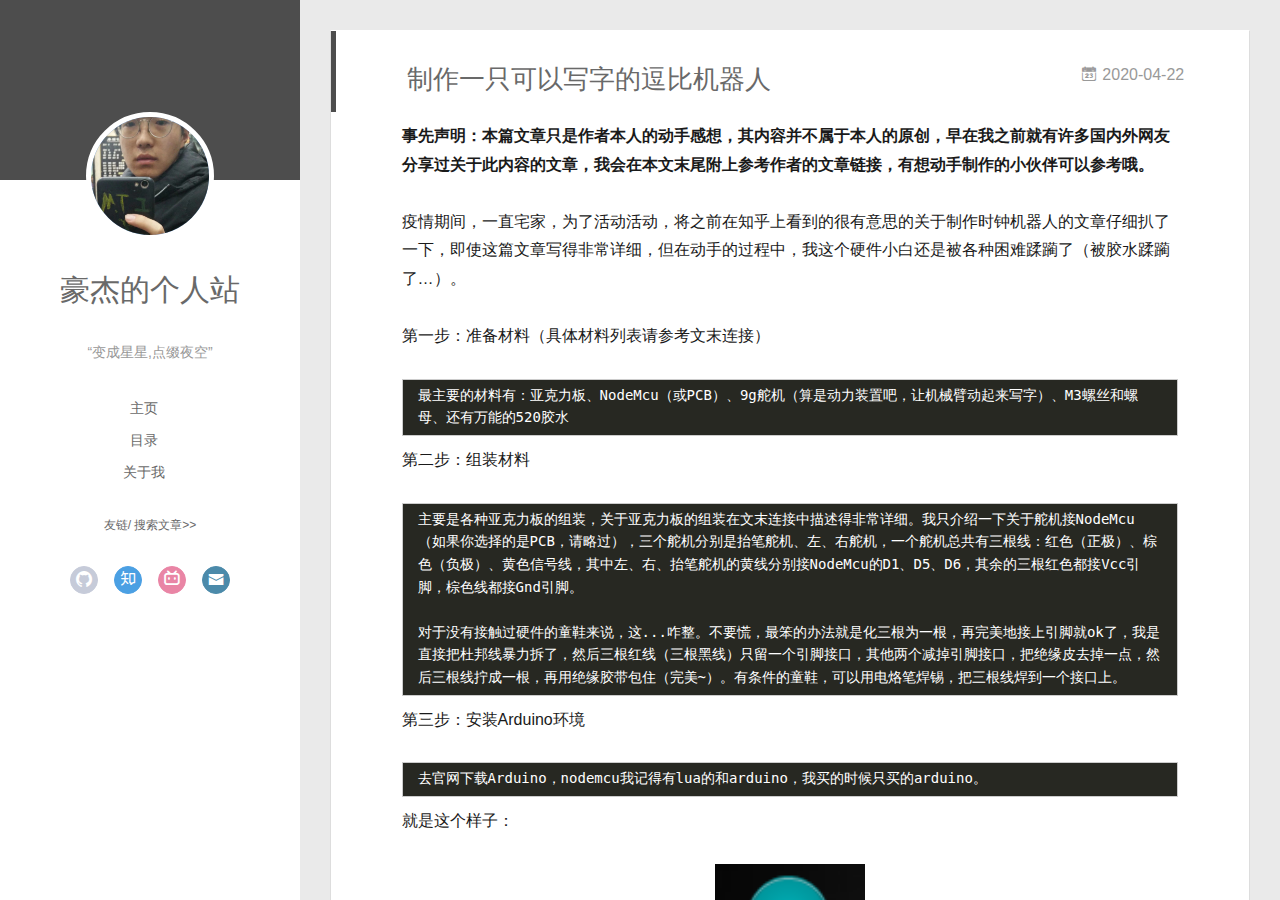
==== index.html @ 3212ceb9 "Site updated: 2020-04-25 12:13:52" ====
<!DOCTYPE html>
<html>
<head>
  <meta charset="utf-8">
  
  <meta name="renderer" content="webkit">
  <meta http-equiv="X-UA-Compatible" content="IE=edge" >
  <link rel="dns-prefetch" href="http://haojee.github.io">
  <title>豪杰的个人站</title>
  <meta name="viewport" content="width=device-width, initial-scale=1, maximum-scale=1">
  <meta name="description" content="不定期分享一些我的想法和成果">
<meta property="og:type" content="website">
<meta property="og:title" content="豪杰的个人站">
<meta property="og:url" content="http://haojee.github.io/index.html">
<meta property="og:site_name" content="豪杰的个人站">
<meta property="og:description" content="不定期分享一些我的想法和成果">
<meta property="og:locale" content="zh_CH">
<meta property="article:author" content="豪杰的个人站">
<meta name="twitter:card" content="summary">
  
    <link rel="alternative" href="/atom.xml" title="豪杰的个人站" type="application/atom+xml">
  
  
    <link rel="icon" href="/favicon.png">
  
  <link rel="stylesheet" type="text/css" href="/./main.0cf68a.css">
  <style type="text/css">
  
    #container.show {
      background: linear-gradient(200deg,#a0cfe4,#e8c37e);
    }
  </style>
  

  

<meta name="generator" content="Hexo 4.2.0"></head>

<body>
  <div id="container" q-class="show:isCtnShow">
    <canvas id="anm-canvas" class="anm-canvas"></canvas>
    <div class="left-col" q-class="show:isShow">
      
<div class="overlay" style="background: #4d4d4d"></div>
<div class="intrude-less">
	<header id="header" class="inner">
		<a href="" class="profilepic">
			<img src="/assets/img/avatar.jpg" class="js-avatar">
		</a>
		<hgroup>
		  <h1 class="header-author"><a href="">豪杰的个人站</a></h1>
		</hgroup>
		
		<p class="header-subtitle">“变成星星,点缀夜空”</p>
		

		<nav class="header-menu">
			<ul>
			
				<li><a href="/">主页</a></li>
	        
				<li><a href="/archives">目录</a></li>
	        
				<li><a href="/about">关于我</a></li>
	        
			</ul>
		</nav>
		<nav class="header-smart-menu">
    		
    			
            
    			
    			<a q-on="click: openSlider(e, 'friends')" href="javascript:void(0)">友链</a>
    			
            
    			
    			<a q-on="click: openSlider(e, 'innerArchive')" href="javascript:void(0)">搜索文章&gt;&gt;</a>
    			
            
		</nav>
		<nav class="header-nav">
			<div class="social">
				
					<a class="github" target="_blank" href="https://github.com/HaoJee" title="github"><i class="icon-github"></i></a>
		        
					<a class="zhihu" target="_blank" href="https://www.zhihu.com/people/ji-hao-jie-22" title="zhihu"><i class="icon-zhihu"></i></a>
		        
					<a class="bilibili" target="_blank" href="https://space.bilibili.com/341173732" title="bilibili"><i class="icon-bilibili"></i></a>
		        
					<a class="mail" target="_blank" href="mailto:1016988751@qq.com" title="mail"><i class="icon-mail"></i></a>
		        
			</div>
		</nav>
	</header>		
</div>

    </div>
    <div class="mid-col" q-class="show:isShow,hide:isShow|isFalse">
      
<nav id="mobile-nav">
  	<div class="overlay js-overlay" style="background: #4d4d4d"></div>
	<div class="btnctn js-mobile-btnctn">
  		<div class="slider-trigger list" q-on="click: openSlider(e)"><i class="icon icon-sort"></i></div>
	</div>
	<div class="intrude-less">
		<header id="header" class="inner">
			<div class="profilepic">
				<img src="/assets/img/avatar.jpg" class="js-avatar">
			</div>
			<hgroup>
			  <h1 class="header-author js-header-author">豪杰的个人站</h1>
			</hgroup>
			
			<p class="header-subtitle"><i class="icon icon-quo-left"></i>“变成星星,点缀夜空”<i class="icon icon-quo-right"></i></p>
			
			
			
				
			
				
			
				
			
			
			
			<nav class="header-nav">
				<div class="social">
					
						<a class="github" target="_blank" href="https://github.com/HaoJee" title="github"><i class="icon-github"></i></a>
			        
						<a class="zhihu" target="_blank" href="https://www.zhihu.com/people/ji-hao-jie-22" title="zhihu"><i class="icon-zhihu"></i></a>
			        
						<a class="bilibili" target="_blank" href="https://space.bilibili.com/341173732" title="bilibili"><i class="icon-bilibili"></i></a>
			        
						<a class="mail" target="_blank" href="mailto:1016988751@qq.com" title="mail"><i class="icon-mail"></i></a>
			        
				</div>
			</nav>

			<nav class="header-menu js-header-menu">
				<ul style="width: 70%">
				
				
					<li style="width: 33.333333333333336%"><a href="/">主页</a></li>
		        
					<li style="width: 33.333333333333336%"><a href="/archives">目录</a></li>
		        
					<li style="width: 33.333333333333336%"><a href="/about">关于我</a></li>
		        
				</ul>
			</nav>
		</header>				
	</div>
	<div class="mobile-mask" style="display:none" q-show="isShow"></div>
</nav>

      <div id="wrapper" class="body-wrap">
        <div class="menu-l">
          <div class="canvas-wrap">
            <canvas data-colors="#eaeaea" data-sectionHeight="100" data-contentId="js-content" id="myCanvas1" class="anm-canvas"></canvas>
          </div>
          <div id="js-content" class="content-ll">
            
  
    <article id="post-制作一只可以写字的逗比机器人" class="article article-type-post  article-index" itemscope itemprop="blogPost">
  <div class="article-inner">
    
      <header class="article-header">
        
  
    <h1 itemprop="name">
      <a class="article-title" href="/42.html">制作一只可以写字的逗比机器人</a>
    </h1>
  

        
        <a href="/42.html" class="archive-article-date">
  	<time datetime="2020-04-22T10:35:22.000Z" itemprop="datePublished"><i class="icon-calendar icon"></i>2020-04-22</time>
</a>
        
      </header>
    
    <div class="article-entry" itemprop="articleBody">
      
        <p><strong>事先声明：本篇文章只是作者本人的动手感想，其内容并不属于本人的原创，早在我之前就有许多国内外网友分享过关于此内容的文章，我会在本文末尾附上参考作者的文章链接，有想动手制作的小伙伴可以参考哦。</strong></p>
<p>疫情期间，一直宅家，为了活动活动，将之前在知乎上看到的很有意思的关于制作时钟机器人的文章仔细扒了一下，即使这篇文章写得非常详细，但在动手的过程中，我这个硬件小白还是被各种困难蹂躏了（被胶水蹂躏了…）。</p>
<p>第一步：准备材料（具体材料列表请参考文末连接）</p>
<pre><code>最主要的材料有：亚克力板、NodeMcu（或PCB）、9g舵机（算是动力装置吧，让机械臂动起来写字）、M3螺丝和螺母、还有万能的520胶水</code></pre><p>第二步：组装材料</p>
<pre><code>主要是各种亚克力板的组装，关于亚克力板的组装在文末连接中描述得非常详细。我只介绍一下关于舵机接NodeMcu（如果你选择的是PCB，请略过），三个舵机分别是抬笔舵机、左、右舵机，一个舵机总共有三根线：红色（正极）、棕色（负极）、黄色信号线，其中左、右、抬笔舵机的黄线分别接NodeMcu的D1、D5、D6，其余的三根红色都接Vcc引脚，棕色线都接Gnd引脚。

对于没有接触过硬件的童鞋来说，这...咋整。不要慌，最笨的办法就是化三根为一根，再完美地接上引脚就ok了，我是直接把杜邦线暴力拆了，然后三根红线（三根黑线）只留一个引脚接口，其他两个减掉引脚接口，把绝缘皮去掉一点，然后三根线拧成一根，再用绝缘胶带包住（完美~）。有条件的童鞋，可以用电烙笔焊锡，把三根线焊到一个接口上。</code></pre><p>第三步：安装Arduino环境</p>
<pre><code>去官网下载Arduino，nodemcu我记得有lua的和arduino，我买的时候只买的arduino。</code></pre><p>就是这个样子：</p>
<div align="center"><img width="150" height="150" src="/42/arduino.png"></div>
            需要注意的就是，在Arduino安装好之后，还要安装NodeMcu的板卡包，网快的童鞋直接在开发板管理其中搜索esp8266安装，网慢的童鞋需要手动下载三个压缩包（参考文末链接）

<p>第四步：<br>                    链接开发板，上传程序</p>
<p>第五步：<br>                    上传成功后，左右舵机开始循环摆动，当他们摆动到右侧时，让开发板断电，然后调整左右舵机的角度呈L型，调整抬笔舵机的角度为45度，然后固定机械臂。</p>
<p>第六步：<br>                    将代码中的control.Calibrate()注释掉，重新上传代码到开发板，此时机械臂就开始正常工作了，获取到时间或天气，挥动机器臂画出来。</p>
<p>附上一段视频，请忽略它傻傻的样子~~</p>
<iframe class="bilibili" src="//player.bilibili.com/player.html?aid=200463768&bvid=BV1Vz411z7V2&cid=182673413&page=1" scrolling="no" border="0" frameborder="no" framespacing="0" allowfullscreen="true"> </iframe>
      

      
    </div>
    <div class="article-info article-info-index">
      
      
	<div class="article-tag tagcloud">
		<i class="icon-price-tags icon"></i>
		<ul class="article-tag-list">
			 
        		<li class="article-tag-list-item">
        			<a href="javascript:void(0)" class="js-tag article-tag-list-link color3">Arduino</a>
        		</li>
      		 
        		<li class="article-tag-list-item">
        			<a href="javascript:void(0)" class="js-tag article-tag-list-link color3">项目</a>
        		</li>
      		
		</ul>
	</div>

      
	<div class="article-category tagcloud">
		<i class="icon-book icon"></i>
		<ul class="article-tag-list">
			 
        		<li class="article-tag-list-item">
        			<a href="/categories/兴趣//" class="article-tag-list-link color3">兴趣</a>
        		</li>
      		
		</ul>
	</div>


      
        <p class="article-more-link">
          <a class="article-more-a" href="/42.html">展开全文 >></a>
        </p>
      

      
      <div class="clearfix"></div>
    </div>
  </div>
</article>

<aside class="wrap-side-operation">
    <div class="mod-side-operation">
        
        <div class="jump-container" id="js-jump-container" style="display:none;">
            <a href="javascript:void(0)" class="mod-side-operation__jump-to-top">
                <i class="icon-font icon-back"></i>
            </a>
            <div id="js-jump-plan-container" class="jump-plan-container" style="top: -11px;">
                <i class="icon-font icon-plane jump-plane"></i>
            </div>
        </div>
        
        
    </div>
</aside>




  
  


          </div>
        </div>
      </div>
      <footer id="footer">
  <div class="outer">
    <div id="footer-info">
    	<div class="footer-left">
    		&copy; 2020 豪杰的个人站
    	</div>
      	<div class="footer-right">
			“你若盛开，Hinata就会来了”
      		<!--<a href="http://hexo.io/" target="_blank">Hexo</a>  Theme <a href="https://github.com/litten/hexo-theme-yilia" target="_blank">Yilia</a> by Litten
			-->
		</div>
    </div>
  </div>
</footer>
    </div>
    <script>
	var yiliaConfig = {
		mathjax: false,
		isHome: true,
		isPost: false,
		isArchive: false,
		isTag: false,
		isCategory: false,
		open_in_new: false,
		toc_hide_index: true,
		root: "/",
		innerArchive: true,
		showTags: false
	}
</script>

<script>!function(t){function n(e){if(r[e])return r[e].exports;var i=r[e]={exports:{},id:e,loaded:!1};return t[e].call(i.exports,i,i.exports,n),i.loaded=!0,i.exports}var r={};n.m=t,n.c=r,n.p="./",n(0)}([function(t,n,r){r(195),t.exports=r(191)},function(t,n,r){var e=r(3),i=r(52),o=r(27),u=r(28),c=r(53),f="prototype",a=function(t,n,r){var s,l,h,v,p=t&a.F,d=t&a.G,y=t&a.S,g=t&a.P,b=t&a.B,m=d?e:y?e[n]||(e[n]={}):(e[n]||{})[f],x=d?i:i[n]||(i[n]={}),w=x[f]||(x[f]={});d&&(r=n);for(s in r)l=!p&&m&&void 0!==m[s],h=(l?m:r)[s],v=b&&l?c(h,e):g&&"function"==typeof h?c(Function.call,h):h,m&&u(m,s,h,t&a.U),x[s]!=h&&o(x,s,v),g&&w[s]!=h&&(w[s]=h)};e.core=i,a.F=1,a.G=2,a.S=4,a.P=8,a.B=16,a.W=32,a.U=64,a.R=128,t.exports=a},function(t,n,r){var e=r(6);t.exports=function(t){if(!e(t))throw TypeError(t+" is not an object!");return t}},function(t,n){var r=t.exports="undefined"!=typeof window&&window.Math==Math?window:"undefined"!=typeof self&&self.Math==Math?self:Function("return this")();"number"==typeof __g&&(__g=r)},function(t,n){t.exports=function(t){try{return!!t()}catch(t){return!0}}},function(t,n){var r=t.exports="undefined"!=typeof window&&window.Math==Math?window:"undefined"!=typeof self&&self.Math==Math?self:Function("return this")();"number"==typeof __g&&(__g=r)},function(t,n){t.exports=function(t){return"object"==typeof t?null!==t:"function"==typeof t}},function(t,n,r){var e=r(126)("wks"),i=r(76),o=r(3).Symbol,u="function"==typeof o;(t.exports=function(t){return e[t]||(e[t]=u&&o[t]||(u?o:i)("Symbol."+t))}).store=e},function(t,n){var r={}.hasOwnProperty;t.exports=function(t,n){return r.call(t,n)}},function(t,n,r){var e=r(94),i=r(33);t.exports=function(t){return e(i(t))}},function(t,n,r){t.exports=!r(4)(function(){return 7!=Object.defineProperty({},"a",{get:function(){return 7}}).a})},function(t,n,r){var e=r(2),i=r(167),o=r(50),u=Object.defineProperty;n.f=r(10)?Object.defineProperty:function(t,n,r){if(e(t),n=o(n,!0),e(r),i)try{return u(t,n,r)}catch(t){}if("get"in r||"set"in r)throw TypeError("Accessors not supported!");return"value"in r&&(t[n]=r.value),t}},function(t,n,r){t.exports=!r(18)(function(){return 7!=Object.defineProperty({},"a",{get:function(){return 7}}).a})},function(t,n,r){var e=r(14),i=r(22);t.exports=r(12)?function(t,n,r){return e.f(t,n,i(1,r))}:function(t,n,r){return t[n]=r,t}},function(t,n,r){var e=r(20),i=r(58),o=r(42),u=Object.defineProperty;n.f=r(12)?Object.defineProperty:function(t,n,r){if(e(t),n=o(n,!0),e(r),i)try{return u(t,n,r)}catch(t){}if("get"in r||"set"in r)throw TypeError("Accessors not supported!");return"value"in r&&(t[n]=r.value),t}},function(t,n,r){var e=r(40)("wks"),i=r(23),o=r(5).Symbol,u="function"==typeof o;(t.exports=function(t){return e[t]||(e[t]=u&&o[t]||(u?o:i)("Symbol."+t))}).store=e},function(t,n,r){var e=r(67),i=Math.min;t.exports=function(t){return t>0?i(e(t),9007199254740991):0}},function(t,n,r){var e=r(46);t.exports=function(t){return Object(e(t))}},function(t,n){t.exports=function(t){try{return!!t()}catch(t){return!0}}},function(t,n,r){var e=r(63),i=r(34);t.exports=Object.keys||function(t){return e(t,i)}},function(t,n,r){var e=r(21);t.exports=function(t){if(!e(t))throw TypeError(t+" is not an object!");return t}},function(t,n){t.exports=function(t){return"object"==typeof t?null!==t:"function"==typeof t}},function(t,n){t.exports=function(t,n){return{enumerable:!(1&t),configurable:!(2&t),writable:!(4&t),value:n}}},function(t,n){var r=0,e=Math.random();t.exports=function(t){return"Symbol(".concat(void 0===t?"":t,")_",(++r+e).toString(36))}},function(t,n){var r={}.hasOwnProperty;t.exports=function(t,n){return r.call(t,n)}},function(t,n){var r=t.exports={version:"2.4.0"};"number"==typeof __e&&(__e=r)},function(t,n){t.exports=function(t){if("function"!=typeof t)throw TypeError(t+" is not a function!");return t}},function(t,n,r){var e=r(11),i=r(66);t.exports=r(10)?function(t,n,r){return e.f(t,n,i(1,r))}:function(t,n,r){return t[n]=r,t}},function(t,n,r){var e=r(3),i=r(27),o=r(24),u=r(76)("src"),c="toString",f=Function[c],a=(""+f).split(c);r(52).inspectSource=function(t){return f.call(t)},(t.exports=function(t,n,r,c){var f="function"==typeof r;f&&(o(r,"name")||i(r,"name",n)),t[n]!==r&&(f&&(o(r,u)||i(r,u,t[n]?""+t[n]:a.join(String(n)))),t===e?t[n]=r:c?t[n]?t[n]=r:i(t,n,r):(delete t[n],i(t,n,r)))})(Function.prototype,c,function(){return"function"==typeof this&&this[u]||f.call(this)})},function(t,n,r){var e=r(1),i=r(4),o=r(46),u=function(t,n,r,e){var i=String(o(t)),u="<"+n;return""!==r&&(u+=" "+r+'="'+String(e).replace(/"/g,"&quot;")+'"'),u+">"+i+"</"+n+">"};t.exports=function(t,n){var r={};r[t]=n(u),e(e.P+e.F*i(function(){var n=""[t]('"');return n!==n.toLowerCase()||n.split('"').length>3}),"String",r)}},function(t,n,r){var e=r(115),i=r(46);t.exports=function(t){return e(i(t))}},function(t,n,r){var e=r(116),i=r(66),o=r(30),u=r(50),c=r(24),f=r(167),a=Object.getOwnPropertyDescriptor;n.f=r(10)?a:function(t,n){if(t=o(t),n=u(n,!0),f)try{return a(t,n)}catch(t){}if(c(t,n))return i(!e.f.call(t,n),t[n])}},function(t,n,r){var e=r(24),i=r(17),o=r(145)("IE_PROTO"),u=Object.prototype;t.exports=Object.getPrototypeOf||function(t){return t=i(t),e(t,o)?t[o]:"function"==typeof t.constructor&&t instanceof t.constructor?t.constructor.prototype:t instanceof Object?u:null}},function(t,n){t.exports=function(t){if(void 0==t)throw TypeError("Can't call method on  "+t);return t}},function(t,n){t.exports="constructor,hasOwnProperty,isPrototypeOf,propertyIsEnumerable,toLocaleString,toString,valueOf".split(",")},function(t,n){t.exports={}},function(t,n){t.exports=!0},function(t,n){n.f={}.propertyIsEnumerable},function(t,n,r){var e=r(14).f,i=r(8),o=r(15)("toStringTag");t.exports=function(t,n,r){t&&!i(t=r?t:t.prototype,o)&&e(t,o,{configurable:!0,value:n})}},function(t,n,r){var e=r(40)("keys"),i=r(23);t.exports=function(t){return e[t]||(e[t]=i(t))}},function(t,n,r){var e=r(5),i="__core-js_shared__",o=e[i]||(e[i]={});t.exports=function(t){return o[t]||(o[t]={})}},function(t,n){var r=Math.ceil,e=Math.floor;t.exports=function(t){return isNaN(t=+t)?0:(t>0?e:r)(t)}},function(t,n,r){var e=r(21);t.exports=function(t,n){if(!e(t))return t;var r,i;if(n&&"function"==typeof(r=t.toString)&&!e(i=r.call(t)))return i;if("function"==typeof(r=t.valueOf)&&!e(i=r.call(t)))return i;if(!n&&"function"==typeof(r=t.toString)&&!e(i=r.call(t)))return i;throw TypeError("Can't convert object to primitive value")}},function(t,n,r){var e=r(5),i=r(25),o=r(36),u=r(44),c=r(14).f;t.exports=function(t){var n=i.Symbol||(i.Symbol=o?{}:e.Symbol||{});"_"==t.charAt(0)||t in n||c(n,t,{value:u.f(t)})}},function(t,n,r){n.f=r(15)},function(t,n){var r={}.toString;t.exports=function(t){return r.call(t).slice(8,-1)}},function(t,n){t.exports=function(t){if(void 0==t)throw TypeError("Can't call method on  "+t);return t}},function(t,n,r){var e=r(4);t.exports=function(t,n){return!!t&&e(function(){n?t.call(null,function(){},1):t.call(null)})}},function(t,n,r){var e=r(53),i=r(115),o=r(17),u=r(16),c=r(203);t.exports=function(t,n){var r=1==t,f=2==t,a=3==t,s=4==t,l=6==t,h=5==t||l,v=n||c;return function(n,c,p){for(var d,y,g=o(n),b=i(g),m=e(c,p,3),x=u(b.length),w=0,S=r?v(n,x):f?v(n,0):void 0;x>w;w++)if((h||w in b)&&(d=b[w],y=m(d,w,g),t))if(r)S[w]=y;else if(y)switch(t){case 3:return!0;case 5:return d;case 6:return w;case 2:S.push(d)}else if(s)return!1;return l?-1:a||s?s:S}}},function(t,n,r){var e=r(1),i=r(52),o=r(4);t.exports=function(t,n){var r=(i.Object||{})[t]||Object[t],u={};u[t]=n(r),e(e.S+e.F*o(function(){r(1)}),"Object",u)}},function(t,n,r){var e=r(6);t.exports=function(t,n){if(!e(t))return t;var r,i;if(n&&"function"==typeof(r=t.toString)&&!e(i=r.call(t)))return i;if("function"==typeof(r=t.valueOf)&&!e(i=r.call(t)))return i;if(!n&&"function"==typeof(r=t.toString)&&!e(i=r.call(t)))return i;throw TypeError("Can't convert object to primitive value")}},function(t,n,r){var e=r(5),i=r(25),o=r(91),u=r(13),c="prototype",f=function(t,n,r){var a,s,l,h=t&f.F,v=t&f.G,p=t&f.S,d=t&f.P,y=t&f.B,g=t&f.W,b=v?i:i[n]||(i[n]={}),m=b[c],x=v?e:p?e[n]:(e[n]||{})[c];v&&(r=n);for(a in r)(s=!h&&x&&void 0!==x[a])&&a in b||(l=s?x[a]:r[a],b[a]=v&&"function"!=typeof x[a]?r[a]:y&&s?o(l,e):g&&x[a]==l?function(t){var n=function(n,r,e){if(this instanceof t){switch(arguments.length){case 0:return new t;case 1:return new t(n);case 2:return new t(n,r)}return new t(n,r,e)}return t.apply(this,arguments)};return n[c]=t[c],n}(l):d&&"function"==typeof l?o(Function.call,l):l,d&&((b.virtual||(b.virtual={}))[a]=l,t&f.R&&m&&!m[a]&&u(m,a,l)))};f.F=1,f.G=2,f.S=4,f.P=8,f.B=16,f.W=32,f.U=64,f.R=128,t.exports=f},function(t,n){var r=t.exports={version:"2.4.0"};"number"==typeof __e&&(__e=r)},function(t,n,r){var e=r(26);t.exports=function(t,n,r){if(e(t),void 0===n)return t;switch(r){case 1:return function(r){return t.call(n,r)};case 2:return function(r,e){return t.call(n,r,e)};case 3:return function(r,e,i){return t.call(n,r,e,i)}}return function(){return t.apply(n,arguments)}}},function(t,n,r){var e=r(183),i=r(1),o=r(126)("metadata"),u=o.store||(o.store=new(r(186))),c=function(t,n,r){var i=u.get(t);if(!i){if(!r)return;u.set(t,i=new e)}var o=i.get(n);if(!o){if(!r)return;i.set(n,o=new e)}return o},f=function(t,n,r){var e=c(n,r,!1);return void 0!==e&&e.has(t)},a=function(t,n,r){var e=c(n,r,!1);return void 0===e?void 0:e.get(t)},s=function(t,n,r,e){c(r,e,!0).set(t,n)},l=function(t,n){var r=c(t,n,!1),e=[];return r&&r.forEach(function(t,n){e.push(n)}),e},h=function(t){return void 0===t||"symbol"==typeof t?t:String(t)},v=function(t){i(i.S,"Reflect",t)};t.exports={store:u,map:c,has:f,get:a,set:s,keys:l,key:h,exp:v}},function(t,n,r){"use strict";if(r(10)){var e=r(69),i=r(3),o=r(4),u=r(1),c=r(127),f=r(152),a=r(53),s=r(68),l=r(66),h=r(27),v=r(73),p=r(67),d=r(16),y=r(75),g=r(50),b=r(24),m=r(180),x=r(114),w=r(6),S=r(17),_=r(137),O=r(70),E=r(32),P=r(71).f,j=r(154),F=r(76),M=r(7),A=r(48),N=r(117),T=r(146),I=r(155),k=r(80),L=r(123),R=r(74),C=r(130),D=r(160),U=r(11),W=r(31),G=U.f,B=W.f,V=i.RangeError,z=i.TypeError,q=i.Uint8Array,K="ArrayBuffer",J="Shared"+K,Y="BYTES_PER_ELEMENT",H="prototype",$=Array[H],X=f.ArrayBuffer,Q=f.DataView,Z=A(0),tt=A(2),nt=A(3),rt=A(4),et=A(5),it=A(6),ot=N(!0),ut=N(!1),ct=I.values,ft=I.keys,at=I.entries,st=$.lastIndexOf,lt=$.reduce,ht=$.reduceRight,vt=$.join,pt=$.sort,dt=$.slice,yt=$.toString,gt=$.toLocaleString,bt=M("iterator"),mt=M("toStringTag"),xt=F("typed_constructor"),wt=F("def_constructor"),St=c.CONSTR,_t=c.TYPED,Ot=c.VIEW,Et="Wrong length!",Pt=A(1,function(t,n){return Tt(T(t,t[wt]),n)}),jt=o(function(){return 1===new q(new Uint16Array([1]).buffer)[0]}),Ft=!!q&&!!q[H].set&&o(function(){new q(1).set({})}),Mt=function(t,n){if(void 0===t)throw z(Et);var r=+t,e=d(t);if(n&&!m(r,e))throw V(Et);return e},At=function(t,n){var r=p(t);if(r<0||r%n)throw V("Wrong offset!");return r},Nt=function(t){if(w(t)&&_t in t)return t;throw z(t+" is not a typed array!")},Tt=function(t,n){if(!(w(t)&&xt in t))throw z("It is not a typed array constructor!");return new t(n)},It=function(t,n){return kt(T(t,t[wt]),n)},kt=function(t,n){for(var r=0,e=n.length,i=Tt(t,e);e>r;)i[r]=n[r++];return i},Lt=function(t,n,r){G(t,n,{get:function(){return this._d[r]}})},Rt=function(t){var n,r,e,i,o,u,c=S(t),f=arguments.length,s=f>1?arguments[1]:void 0,l=void 0!==s,h=j(c);if(void 0!=h&&!_(h)){for(u=h.call(c),e=[],n=0;!(o=u.next()).done;n++)e.push(o.value);c=e}for(l&&f>2&&(s=a(s,arguments[2],2)),n=0,r=d(c.length),i=Tt(this,r);r>n;n++)i[n]=l?s(c[n],n):c[n];return i},Ct=function(){for(var t=0,n=arguments.length,r=Tt(this,n);n>t;)r[t]=arguments[t++];return r},Dt=!!q&&o(function(){gt.call(new q(1))}),Ut=function(){return gt.apply(Dt?dt.call(Nt(this)):Nt(this),arguments)},Wt={copyWithin:function(t,n){return D.call(Nt(this),t,n,arguments.length>2?arguments[2]:void 0)},every:function(t){return rt(Nt(this),t,arguments.length>1?arguments[1]:void 0)},fill:function(t){return C.apply(Nt(this),arguments)},filter:function(t){return It(this,tt(Nt(this),t,arguments.length>1?arguments[1]:void 0))},find:function(t){return et(Nt(this),t,arguments.length>1?arguments[1]:void 0)},findIndex:function(t){return it(Nt(this),t,arguments.length>1?arguments[1]:void 0)},forEach:function(t){Z(Nt(this),t,arguments.length>1?arguments[1]:void 0)},indexOf:function(t){return ut(Nt(this),t,arguments.length>1?arguments[1]:void 0)},includes:function(t){return ot(Nt(this),t,arguments.length>1?arguments[1]:void 0)},join:function(t){return vt.apply(Nt(this),arguments)},lastIndexOf:function(t){return st.apply(Nt(this),arguments)},map:function(t){return Pt(Nt(this),t,arguments.length>1?arguments[1]:void 0)},reduce:function(t){return lt.apply(Nt(this),arguments)},reduceRight:function(t){return ht.apply(Nt(this),arguments)},reverse:function(){for(var t,n=this,r=Nt(n).length,e=Math.floor(r/2),i=0;i<e;)t=n[i],n[i++]=n[--r],n[r]=t;return n},some:function(t){return nt(Nt(this),t,arguments.length>1?arguments[1]:void 0)},sort:function(t){return pt.call(Nt(this),t)},subarray:function(t,n){var r=Nt(this),e=r.length,i=y(t,e);return new(T(r,r[wt]))(r.buffer,r.byteOffset+i*r.BYTES_PER_ELEMENT,d((void 0===n?e:y(n,e))-i))}},Gt=function(t,n){return It(this,dt.call(Nt(this),t,n))},Bt=function(t){Nt(this);var n=At(arguments[1],1),r=this.length,e=S(t),i=d(e.length),o=0;if(i+n>r)throw V(Et);for(;o<i;)this[n+o]=e[o++]},Vt={entries:function(){return at.call(Nt(this))},keys:function(){return ft.call(Nt(this))},values:function(){return ct.call(Nt(this))}},zt=function(t,n){return w(t)&&t[_t]&&"symbol"!=typeof n&&n in t&&String(+n)==String(n)},qt=function(t,n){return zt(t,n=g(n,!0))?l(2,t[n]):B(t,n)},Kt=function(t,n,r){return!(zt(t,n=g(n,!0))&&w(r)&&b(r,"value"))||b(r,"get")||b(r,"set")||r.configurable||b(r,"writable")&&!r.writable||b(r,"enumerable")&&!r.enumerable?G(t,n,r):(t[n]=r.value,t)};St||(W.f=qt,U.f=Kt),u(u.S+u.F*!St,"Object",{getOwnPropertyDescriptor:qt,defineProperty:Kt}),o(function(){yt.call({})})&&(yt=gt=function(){return vt.call(this)});var Jt=v({},Wt);v(Jt,Vt),h(Jt,bt,Vt.values),v(Jt,{slice:Gt,set:Bt,constructor:function(){},toString:yt,toLocaleString:Ut}),Lt(Jt,"buffer","b"),Lt(Jt,"byteOffset","o"),Lt(Jt,"byteLength","l"),Lt(Jt,"length","e"),G(Jt,mt,{get:function(){return this[_t]}}),t.exports=function(t,n,r,f){f=!!f;var a=t+(f?"Clamped":"")+"Array",l="Uint8Array"!=a,v="get"+t,p="set"+t,y=i[a],g=y||{},b=y&&E(y),m=!y||!c.ABV,S={},_=y&&y[H],j=function(t,r){var e=t._d;return e.v[v](r*n+e.o,jt)},F=function(t,r,e){var i=t._d;f&&(e=(e=Math.round(e))<0?0:e>255?255:255&e),i.v[p](r*n+i.o,e,jt)},M=function(t,n){G(t,n,{get:function(){return j(this,n)},set:function(t){return F(this,n,t)},enumerable:!0})};m?(y=r(function(t,r,e,i){s(t,y,a,"_d");var o,u,c,f,l=0,v=0;if(w(r)){if(!(r instanceof X||(f=x(r))==K||f==J))return _t in r?kt(y,r):Rt.call(y,r);o=r,v=At(e,n);var p=r.byteLength;if(void 0===i){if(p%n)throw V(Et);if((u=p-v)<0)throw V(Et)}else if((u=d(i)*n)+v>p)throw V(Et);c=u/n}else c=Mt(r,!0),u=c*n,o=new X(u);for(h(t,"_d",{b:o,o:v,l:u,e:c,v:new Q(o)});l<c;)M(t,l++)}),_=y[H]=O(Jt),h(_,"constructor",y)):L(function(t){new y(null),new y(t)},!0)||(y=r(function(t,r,e,i){s(t,y,a);var o;return w(r)?r instanceof X||(o=x(r))==K||o==J?void 0!==i?new g(r,At(e,n),i):void 0!==e?new g(r,At(e,n)):new g(r):_t in r?kt(y,r):Rt.call(y,r):new g(Mt(r,l))}),Z(b!==Function.prototype?P(g).concat(P(b)):P(g),function(t){t in y||h(y,t,g[t])}),y[H]=_,e||(_.constructor=y));var A=_[bt],N=!!A&&("values"==A.name||void 0==A.name),T=Vt.values;h(y,xt,!0),h(_,_t,a),h(_,Ot,!0),h(_,wt,y),(f?new y(1)[mt]==a:mt in _)||G(_,mt,{get:function(){return a}}),S[a]=y,u(u.G+u.W+u.F*(y!=g),S),u(u.S,a,{BYTES_PER_ELEMENT:n,from:Rt,of:Ct}),Y in _||h(_,Y,n),u(u.P,a,Wt),R(a),u(u.P+u.F*Ft,a,{set:Bt}),u(u.P+u.F*!N,a,Vt),u(u.P+u.F*(_.toString!=yt),a,{toString:yt}),u(u.P+u.F*o(function(){new y(1).slice()}),a,{slice:Gt}),u(u.P+u.F*(o(function(){return[1,2].toLocaleString()!=new y([1,2]).toLocaleString()})||!o(function(){_.toLocaleString.call([1,2])})),a,{toLocaleString:Ut}),k[a]=N?A:T,e||N||h(_,bt,T)}}else t.exports=function(){}},function(t,n){var r={}.toString;t.exports=function(t){return r.call(t).slice(8,-1)}},function(t,n,r){var e=r(21),i=r(5).document,o=e(i)&&e(i.createElement);t.exports=function(t){return o?i.createElement(t):{}}},function(t,n,r){t.exports=!r(12)&&!r(18)(function(){return 7!=Object.defineProperty(r(57)("div"),"a",{get:function(){return 7}}).a})},function(t,n,r){"use strict";var e=r(36),i=r(51),o=r(64),u=r(13),c=r(8),f=r(35),a=r(96),s=r(38),l=r(103),h=r(15)("iterator"),v=!([].keys&&"next"in[].keys()),p="keys",d="values",y=function(){return this};t.exports=function(t,n,r,g,b,m,x){a(r,n,g);var w,S,_,O=function(t){if(!v&&t in F)return F[t];switch(t){case p:case d:return function(){return new r(this,t)}}return function(){return new r(this,t)}},E=n+" Iterator",P=b==d,j=!1,F=t.prototype,M=F[h]||F["@@iterator"]||b&&F[b],A=M||O(b),N=b?P?O("entries"):A:void 0,T="Array"==n?F.entries||M:M;if(T&&(_=l(T.call(new t)))!==Object.prototype&&(s(_,E,!0),e||c(_,h)||u(_,h,y)),P&&M&&M.name!==d&&(j=!0,A=function(){return M.call(this)}),e&&!x||!v&&!j&&F[h]||u(F,h,A),f[n]=A,f[E]=y,b)if(w={values:P?A:O(d),keys:m?A:O(p),entries:N},x)for(S in w)S in F||o(F,S,w[S]);else i(i.P+i.F*(v||j),n,w);return w}},function(t,n,r){var e=r(20),i=r(100),o=r(34),u=r(39)("IE_PROTO"),c=function(){},f="prototype",a=function(){var t,n=r(57)("iframe"),e=o.length;for(n.style.display="none",r(93).appendChild(n),n.src="javascript:",t=n.contentWindow.document,t.open(),t.write("<script>document.F=Object<\/script>"),t.close(),a=t.F;e--;)delete a[f][o[e]];return a()};t.exports=Object.create||function(t,n){var r;return null!==t?(c[f]=e(t),r=new c,c[f]=null,r[u]=t):r=a(),void 0===n?r:i(r,n)}},function(t,n,r){var e=r(63),i=r(34).concat("length","prototype");n.f=Object.getOwnPropertyNames||function(t){return e(t,i)}},function(t,n){n.f=Object.getOwnPropertySymbols},function(t,n,r){var e=r(8),i=r(9),o=r(90)(!1),u=r(39)("IE_PROTO");t.exports=function(t,n){var r,c=i(t),f=0,a=[];for(r in c)r!=u&&e(c,r)&&a.push(r);for(;n.length>f;)e(c,r=n[f++])&&(~o(a,r)||a.push(r));return a}},function(t,n,r){t.exports=r(13)},function(t,n,r){var e=r(76)("meta"),i=r(6),o=r(24),u=r(11).f,c=0,f=Object.isExtensible||function(){return!0},a=!r(4)(function(){return f(Object.preventExtensions({}))}),s=function(t){u(t,e,{value:{i:"O"+ ++c,w:{}}})},l=function(t,n){if(!i(t))return"symbol"==typeof t?t:("string"==typeof t?"S":"P")+t;if(!o(t,e)){if(!f(t))return"F";if(!n)return"E";s(t)}return t[e].i},h=function(t,n){if(!o(t,e)){if(!f(t))return!0;if(!n)return!1;s(t)}return t[e].w},v=function(t){return a&&p.NEED&&f(t)&&!o(t,e)&&s(t),t},p=t.exports={KEY:e,NEED:!1,fastKey:l,getWeak:h,onFreeze:v}},function(t,n){t.exports=function(t,n){return{enumerable:!(1&t),configurable:!(2&t),writable:!(4&t),value:n}}},function(t,n){var r=Math.ceil,e=Math.floor;t.exports=function(t){return isNaN(t=+t)?0:(t>0?e:r)(t)}},function(t,n){t.exports=function(t,n,r,e){if(!(t instanceof n)||void 0!==e&&e in t)throw TypeError(r+": incorrect invocation!");return t}},function(t,n){t.exports=!1},function(t,n,r){var e=r(2),i=r(173),o=r(133),u=r(145)("IE_PROTO"),c=function(){},f="prototype",a=function(){var t,n=r(132)("iframe"),e=o.length;for(n.style.display="none",r(135).appendChild(n),n.src="javascript:",t=n.contentWindow.document,t.open(),t.write("<script>document.F=Object<\/script>"),t.close(),a=t.F;e--;)delete a[f][o[e]];return a()};t.exports=Object.create||function(t,n){var r;return null!==t?(c[f]=e(t),r=new c,c[f]=null,r[u]=t):r=a(),void 0===n?r:i(r,n)}},function(t,n,r){var e=r(175),i=r(133).concat("length","prototype");n.f=Object.getOwnPropertyNames||function(t){return e(t,i)}},function(t,n,r){var e=r(175),i=r(133);t.exports=Object.keys||function(t){return e(t,i)}},function(t,n,r){var e=r(28);t.exports=function(t,n,r){for(var i in n)e(t,i,n[i],r);return t}},function(t,n,r){"use strict";var e=r(3),i=r(11),o=r(10),u=r(7)("species");t.exports=function(t){var n=e[t];o&&n&&!n[u]&&i.f(n,u,{configurable:!0,get:function(){return this}})}},function(t,n,r){var e=r(67),i=Math.max,o=Math.min;t.exports=function(t,n){return t=e(t),t<0?i(t+n,0):o(t,n)}},function(t,n){var r=0,e=Math.random();t.exports=function(t){return"Symbol(".concat(void 0===t?"":t,")_",(++r+e).toString(36))}},function(t,n,r){var e=r(33);t.exports=function(t){return Object(e(t))}},function(t,n,r){var e=r(7)("unscopables"),i=Array.prototype;void 0==i[e]&&r(27)(i,e,{}),t.exports=function(t){i[e][t]=!0}},function(t,n,r){var e=r(53),i=r(169),o=r(137),u=r(2),c=r(16),f=r(154),a={},s={},n=t.exports=function(t,n,r,l,h){var v,p,d,y,g=h?function(){return t}:f(t),b=e(r,l,n?2:1),m=0;if("function"!=typeof g)throw TypeError(t+" is not iterable!");if(o(g)){for(v=c(t.length);v>m;m++)if((y=n?b(u(p=t[m])[0],p[1]):b(t[m]))===a||y===s)return y}else for(d=g.call(t);!(p=d.next()).done;)if((y=i(d,b,p.value,n))===a||y===s)return y};n.BREAK=a,n.RETURN=s},function(t,n){t.exports={}},function(t,n,r){var e=r(11).f,i=r(24),o=r(7)("toStringTag");t.exports=function(t,n,r){t&&!i(t=r?t:t.prototype,o)&&e(t,o,{configurable:!0,value:n})}},function(t,n,r){var e=r(1),i=r(46),o=r(4),u=r(150),c="["+u+"]",f="​",a=RegExp("^"+c+c+"*"),s=RegExp(c+c+"*$"),l=function(t,n,r){var i={},c=o(function(){return!!u[t]()||f[t]()!=f}),a=i[t]=c?n(h):u[t];r&&(i[r]=a),e(e.P+e.F*c,"String",i)},h=l.trim=function(t,n){return t=String(i(t)),1&n&&(t=t.replace(a,"")),2&n&&(t=t.replace(s,"")),t};t.exports=l},function(t,n,r){t.exports={default:r(86),__esModule:!0}},function(t,n,r){t.exports={default:r(87),__esModule:!0}},function(t,n,r){"use strict";function e(t){return t&&t.__esModule?t:{default:t}}n.__esModule=!0;var i=r(84),o=e(i),u=r(83),c=e(u),f="function"==typeof c.default&&"symbol"==typeof o.default?function(t){return typeof t}:function(t){return t&&"function"==typeof c.default&&t.constructor===c.default&&t!==c.default.prototype?"symbol":typeof t};n.default="function"==typeof c.default&&"symbol"===f(o.default)?function(t){return void 0===t?"undefined":f(t)}:function(t){return t&&"function"==typeof c.default&&t.constructor===c.default&&t!==c.default.prototype?"symbol":void 0===t?"undefined":f(t)}},function(t,n,r){r(110),r(108),r(111),r(112),t.exports=r(25).Symbol},function(t,n,r){r(109),r(113),t.exports=r(44).f("iterator")},function(t,n){t.exports=function(t){if("function"!=typeof t)throw TypeError(t+" is not a function!");return t}},function(t,n){t.exports=function(){}},function(t,n,r){var e=r(9),i=r(106),o=r(105);t.exports=function(t){return function(n,r,u){var c,f=e(n),a=i(f.length),s=o(u,a);if(t&&r!=r){for(;a>s;)if((c=f[s++])!=c)return!0}else for(;a>s;s++)if((t||s in f)&&f[s]===r)return t||s||0;return!t&&-1}}},function(t,n,r){var e=r(88);t.exports=function(t,n,r){if(e(t),void 0===n)return t;switch(r){case 1:return function(r){return t.call(n,r)};case 2:return function(r,e){return t.call(n,r,e)};case 3:return function(r,e,i){return t.call(n,r,e,i)}}return function(){return t.apply(n,arguments)}}},function(t,n,r){var e=r(19),i=r(62),o=r(37);t.exports=function(t){var n=e(t),r=i.f;if(r)for(var u,c=r(t),f=o.f,a=0;c.length>a;)f.call(t,u=c[a++])&&n.push(u);return n}},function(t,n,r){t.exports=r(5).document&&document.documentElement},function(t,n,r){var e=r(56);t.exports=Object("z").propertyIsEnumerable(0)?Object:function(t){return"String"==e(t)?t.split(""):Object(t)}},function(t,n,r){var e=r(56);t.exports=Array.isArray||function(t){return"Array"==e(t)}},function(t,n,r){"use strict";var e=r(60),i=r(22),o=r(38),u={};r(13)(u,r(15)("iterator"),function(){return this}),t.exports=function(t,n,r){t.prototype=e(u,{next:i(1,r)}),o(t,n+" Iterator")}},function(t,n){t.exports=function(t,n){return{value:n,done:!!t}}},function(t,n,r){var e=r(19),i=r(9);t.exports=function(t,n){for(var r,o=i(t),u=e(o),c=u.length,f=0;c>f;)if(o[r=u[f++]]===n)return r}},function(t,n,r){var e=r(23)("meta"),i=r(21),o=r(8),u=r(14).f,c=0,f=Object.isExtensible||function(){return!0},a=!r(18)(function(){return f(Object.preventExtensions({}))}),s=function(t){u(t,e,{value:{i:"O"+ ++c,w:{}}})},l=function(t,n){if(!i(t))return"symbol"==typeof t?t:("string"==typeof t?"S":"P")+t;if(!o(t,e)){if(!f(t))return"F";if(!n)return"E";s(t)}return t[e].i},h=function(t,n){if(!o(t,e)){if(!f(t))return!0;if(!n)return!1;s(t)}return t[e].w},v=function(t){return a&&p.NEED&&f(t)&&!o(t,e)&&s(t),t},p=t.exports={KEY:e,NEED:!1,fastKey:l,getWeak:h,onFreeze:v}},function(t,n,r){var e=r(14),i=r(20),o=r(19);t.exports=r(12)?Object.defineProperties:function(t,n){i(t);for(var r,u=o(n),c=u.length,f=0;c>f;)e.f(t,r=u[f++],n[r]);return t}},function(t,n,r){var e=r(37),i=r(22),o=r(9),u=r(42),c=r(8),f=r(58),a=Object.getOwnPropertyDescriptor;n.f=r(12)?a:function(t,n){if(t=o(t),n=u(n,!0),f)try{return a(t,n)}catch(t){}if(c(t,n))return i(!e.f.call(t,n),t[n])}},function(t,n,r){var e=r(9),i=r(61).f,o={}.toString,u="object"==typeof window&&window&&Object.getOwnPropertyNames?Object.getOwnPropertyNames(window):[],c=function(t){try{return i(t)}catch(t){return u.slice()}};t.exports.f=function(t){return u&&"[object Window]"==o.call(t)?c(t):i(e(t))}},function(t,n,r){var e=r(8),i=r(77),o=r(39)("IE_PROTO"),u=Object.prototype;t.exports=Object.getPrototypeOf||function(t){return t=i(t),e(t,o)?t[o]:"function"==typeof t.constructor&&t instanceof t.constructor?t.constructor.prototype:t instanceof Object?u:null}},function(t,n,r){var e=r(41),i=r(33);t.exports=function(t){return function(n,r){var o,u,c=String(i(n)),f=e(r),a=c.length;return f<0||f>=a?t?"":void 0:(o=c.charCodeAt(f),o<55296||o>56319||f+1===a||(u=c.charCodeAt(f+1))<56320||u>57343?t?c.charAt(f):o:t?c.slice(f,f+2):u-56320+(o-55296<<10)+65536)}}},function(t,n,r){var e=r(41),i=Math.max,o=Math.min;t.exports=function(t,n){return t=e(t),t<0?i(t+n,0):o(t,n)}},function(t,n,r){var e=r(41),i=Math.min;t.exports=function(t){return t>0?i(e(t),9007199254740991):0}},function(t,n,r){"use strict";var e=r(89),i=r(97),o=r(35),u=r(9);t.exports=r(59)(Array,"Array",function(t,n){this._t=u(t),this._i=0,this._k=n},function(){var t=this._t,n=this._k,r=this._i++;return!t||r>=t.length?(this._t=void 0,i(1)):"keys"==n?i(0,r):"values"==n?i(0,t[r]):i(0,[r,t[r]])},"values"),o.Arguments=o.Array,e("keys"),e("values"),e("entries")},function(t,n){},function(t,n,r){"use strict";var e=r(104)(!0);r(59)(String,"String",function(t){this._t=String(t),this._i=0},function(){var t,n=this._t,r=this._i;return r>=n.length?{value:void 0,done:!0}:(t=e(n,r),this._i+=t.length,{value:t,done:!1})})},function(t,n,r){"use strict";var e=r(5),i=r(8),o=r(12),u=r(51),c=r(64),f=r(99).KEY,a=r(18),s=r(40),l=r(38),h=r(23),v=r(15),p=r(44),d=r(43),y=r(98),g=r(92),b=r(95),m=r(20),x=r(9),w=r(42),S=r(22),_=r(60),O=r(102),E=r(101),P=r(14),j=r(19),F=E.f,M=P.f,A=O.f,N=e.Symbol,T=e.JSON,I=T&&T.stringify,k="prototype",L=v("_hidden"),R=v("toPrimitive"),C={}.propertyIsEnumerable,D=s("symbol-registry"),U=s("symbols"),W=s("op-symbols"),G=Object[k],B="function"==typeof N,V=e.QObject,z=!V||!V[k]||!V[k].findChild,q=o&&a(function(){return 7!=_(M({},"a",{get:function(){return M(this,"a",{value:7}).a}})).a})?function(t,n,r){var e=F(G,n);e&&delete G[n],M(t,n,r),e&&t!==G&&M(G,n,e)}:M,K=function(t){var n=U[t]=_(N[k]);return n._k=t,n},J=B&&"symbol"==typeof N.iterator?function(t){return"symbol"==typeof t}:function(t){return t instanceof N},Y=function(t,n,r){return t===G&&Y(W,n,r),m(t),n=w(n,!0),m(r),i(U,n)?(r.enumerable?(i(t,L)&&t[L][n]&&(t[L][n]=!1),r=_(r,{enumerable:S(0,!1)})):(i(t,L)||M(t,L,S(1,{})),t[L][n]=!0),q(t,n,r)):M(t,n,r)},H=function(t,n){m(t);for(var r,e=g(n=x(n)),i=0,o=e.length;o>i;)Y(t,r=e[i++],n[r]);return t},$=function(t,n){return void 0===n?_(t):H(_(t),n)},X=function(t){var n=C.call(this,t=w(t,!0));return!(this===G&&i(U,t)&&!i(W,t))&&(!(n||!i(this,t)||!i(U,t)||i(this,L)&&this[L][t])||n)},Q=function(t,n){if(t=x(t),n=w(n,!0),t!==G||!i(U,n)||i(W,n)){var r=F(t,n);return!r||!i(U,n)||i(t,L)&&t[L][n]||(r.enumerable=!0),r}},Z=function(t){for(var n,r=A(x(t)),e=[],o=0;r.length>o;)i(U,n=r[o++])||n==L||n==f||e.push(n);return e},tt=function(t){for(var n,r=t===G,e=A(r?W:x(t)),o=[],u=0;e.length>u;)!i(U,n=e[u++])||r&&!i(G,n)||o.push(U[n]);return o};B||(N=function(){if(this instanceof N)throw TypeError("Symbol is not a constructor!");var t=h(arguments.length>0?arguments[0]:void 0),n=function(r){this===G&&n.call(W,r),i(this,L)&&i(this[L],t)&&(this[L][t]=!1),q(this,t,S(1,r))};return o&&z&&q(G,t,{configurable:!0,set:n}),K(t)},c(N[k],"toString",function(){return this._k}),E.f=Q,P.f=Y,r(61).f=O.f=Z,r(37).f=X,r(62).f=tt,o&&!r(36)&&c(G,"propertyIsEnumerable",X,!0),p.f=function(t){return K(v(t))}),u(u.G+u.W+u.F*!B,{Symbol:N});for(var nt="hasInstance,isConcatSpreadable,iterator,match,replace,search,species,split,toPrimitive,toStringTag,unscopables".split(","),rt=0;nt.length>rt;)v(nt[rt++]);for(var nt=j(v.store),rt=0;nt.length>rt;)d(nt[rt++]);u(u.S+u.F*!B,"Symbol",{for:function(t){return i(D,t+="")?D[t]:D[t]=N(t)},keyFor:function(t){if(J(t))return y(D,t);throw TypeError(t+" is not a symbol!")},useSetter:function(){z=!0},useSimple:function(){z=!1}}),u(u.S+u.F*!B,"Object",{create:$,defineProperty:Y,defineProperties:H,getOwnPropertyDescriptor:Q,getOwnPropertyNames:Z,getOwnPropertySymbols:tt}),T&&u(u.S+u.F*(!B||a(function(){var t=N();return"[null]"!=I([t])||"{}"!=I({a:t})||"{}"!=I(Object(t))})),"JSON",{stringify:function(t){if(void 0!==t&&!J(t)){for(var n,r,e=[t],i=1;arguments.length>i;)e.push(arguments[i++]);return n=e[1],"function"==typeof n&&(r=n),!r&&b(n)||(n=function(t,n){if(r&&(n=r.call(this,t,n)),!J(n))return n}),e[1]=n,I.apply(T,e)}}}),N[k][R]||r(13)(N[k],R,N[k].valueOf),l(N,"Symbol"),l(Math,"Math",!0),l(e.JSON,"JSON",!0)},function(t,n,r){r(43)("asyncIterator")},function(t,n,r){r(43)("observable")},function(t,n,r){r(107);for(var e=r(5),i=r(13),o=r(35),u=r(15)("toStringTag"),c=["NodeList","DOMTokenList","MediaList","StyleSheetList","CSSRuleList"],f=0;f<5;f++){var a=c[f],s=e[a],l=s&&s.prototype;l&&!l[u]&&i(l,u,a),o[a]=o.Array}},function(t,n,r){var e=r(45),i=r(7)("toStringTag"),o="Arguments"==e(function(){return arguments}()),u=function(t,n){try{return t[n]}catch(t){}};t.exports=function(t){var n,r,c;return void 0===t?"Undefined":null===t?"Null":"string"==typeof(r=u(n=Object(t),i))?r:o?e(n):"Object"==(c=e(n))&&"function"==typeof n.callee?"Arguments":c}},function(t,n,r){var e=r(45);t.exports=Object("z").propertyIsEnumerable(0)?Object:function(t){return"String"==e(t)?t.split(""):Object(t)}},function(t,n){n.f={}.propertyIsEnumerable},function(t,n,r){var e=r(30),i=r(16),o=r(75);t.exports=function(t){return function(n,r,u){var c,f=e(n),a=i(f.length),s=o(u,a);if(t&&r!=r){for(;a>s;)if((c=f[s++])!=c)return!0}else for(;a>s;s++)if((t||s in f)&&f[s]===r)return t||s||0;return!t&&-1}}},function(t,n,r){"use strict";var e=r(3),i=r(1),o=r(28),u=r(73),c=r(65),f=r(79),a=r(68),s=r(6),l=r(4),h=r(123),v=r(81),p=r(136);t.exports=function(t,n,r,d,y,g){var b=e[t],m=b,x=y?"set":"add",w=m&&m.prototype,S={},_=function(t){var n=w[t];o(w,t,"delete"==t?function(t){return!(g&&!s(t))&&n.call(this,0===t?0:t)}:"has"==t?function(t){return!(g&&!s(t))&&n.call(this,0===t?0:t)}:"get"==t?function(t){return g&&!s(t)?void 0:n.call(this,0===t?0:t)}:"add"==t?function(t){return n.call(this,0===t?0:t),this}:function(t,r){return n.call(this,0===t?0:t,r),this})};if("function"==typeof m&&(g||w.forEach&&!l(function(){(new m).entries().next()}))){var O=new m,E=O[x](g?{}:-0,1)!=O,P=l(function(){O.has(1)}),j=h(function(t){new m(t)}),F=!g&&l(function(){for(var t=new m,n=5;n--;)t[x](n,n);return!t.has(-0)});j||(m=n(function(n,r){a(n,m,t);var e=p(new b,n,m);return void 0!=r&&f(r,y,e[x],e),e}),m.prototype=w,w.constructor=m),(P||F)&&(_("delete"),_("has"),y&&_("get")),(F||E)&&_(x),g&&w.clear&&delete w.clear}else m=d.getConstructor(n,t,y,x),u(m.prototype,r),c.NEED=!0;return v(m,t),S[t]=m,i(i.G+i.W+i.F*(m!=b),S),g||d.setStrong(m,t,y),m}},function(t,n,r){"use strict";var e=r(27),i=r(28),o=r(4),u=r(46),c=r(7);t.exports=function(t,n,r){var f=c(t),a=r(u,f,""[t]),s=a[0],l=a[1];o(function(){var n={};return n[f]=function(){return 7},7!=""[t](n)})&&(i(String.prototype,t,s),e(RegExp.prototype,f,2==n?function(t,n){return l.call(t,this,n)}:function(t){return l.call(t,this)}))}
},function(t,n,r){"use strict";var e=r(2);t.exports=function(){var t=e(this),n="";return t.global&&(n+="g"),t.ignoreCase&&(n+="i"),t.multiline&&(n+="m"),t.unicode&&(n+="u"),t.sticky&&(n+="y"),n}},function(t,n){t.exports=function(t,n,r){var e=void 0===r;switch(n.length){case 0:return e?t():t.call(r);case 1:return e?t(n[0]):t.call(r,n[0]);case 2:return e?t(n[0],n[1]):t.call(r,n[0],n[1]);case 3:return e?t(n[0],n[1],n[2]):t.call(r,n[0],n[1],n[2]);case 4:return e?t(n[0],n[1],n[2],n[3]):t.call(r,n[0],n[1],n[2],n[3])}return t.apply(r,n)}},function(t,n,r){var e=r(6),i=r(45),o=r(7)("match");t.exports=function(t){var n;return e(t)&&(void 0!==(n=t[o])?!!n:"RegExp"==i(t))}},function(t,n,r){var e=r(7)("iterator"),i=!1;try{var o=[7][e]();o.return=function(){i=!0},Array.from(o,function(){throw 2})}catch(t){}t.exports=function(t,n){if(!n&&!i)return!1;var r=!1;try{var o=[7],u=o[e]();u.next=function(){return{done:r=!0}},o[e]=function(){return u},t(o)}catch(t){}return r}},function(t,n,r){t.exports=r(69)||!r(4)(function(){var t=Math.random();__defineSetter__.call(null,t,function(){}),delete r(3)[t]})},function(t,n){n.f=Object.getOwnPropertySymbols},function(t,n,r){var e=r(3),i="__core-js_shared__",o=e[i]||(e[i]={});t.exports=function(t){return o[t]||(o[t]={})}},function(t,n,r){for(var e,i=r(3),o=r(27),u=r(76),c=u("typed_array"),f=u("view"),a=!(!i.ArrayBuffer||!i.DataView),s=a,l=0,h="Int8Array,Uint8Array,Uint8ClampedArray,Int16Array,Uint16Array,Int32Array,Uint32Array,Float32Array,Float64Array".split(",");l<9;)(e=i[h[l++]])?(o(e.prototype,c,!0),o(e.prototype,f,!0)):s=!1;t.exports={ABV:a,CONSTR:s,TYPED:c,VIEW:f}},function(t,n){"use strict";var r={versions:function(){var t=window.navigator.userAgent;return{trident:t.indexOf("Trident")>-1,presto:t.indexOf("Presto")>-1,webKit:t.indexOf("AppleWebKit")>-1,gecko:t.indexOf("Gecko")>-1&&-1==t.indexOf("KHTML"),mobile:!!t.match(/AppleWebKit.*Mobile.*/),ios:!!t.match(/\(i[^;]+;( U;)? CPU.+Mac OS X/),android:t.indexOf("Android")>-1||t.indexOf("Linux")>-1,iPhone:t.indexOf("iPhone")>-1||t.indexOf("Mac")>-1,iPad:t.indexOf("iPad")>-1,webApp:-1==t.indexOf("Safari"),weixin:-1==t.indexOf("MicroMessenger")}}()};t.exports=r},function(t,n,r){"use strict";var e=r(85),i=function(t){return t&&t.__esModule?t:{default:t}}(e),o=function(){function t(t,n,e){return n||e?String.fromCharCode(n||e):r[t]||t}function n(t){return e[t]}var r={"&quot;":'"',"&lt;":"<","&gt;":">","&amp;":"&","&nbsp;":" "},e={};for(var u in r)e[r[u]]=u;return r["&apos;"]="'",e["'"]="&#39;",{encode:function(t){return t?(""+t).replace(/['<> "&]/g,n).replace(/\r?\n/g,"<br/>").replace(/\s/g,"&nbsp;"):""},decode:function(n){return n?(""+n).replace(/<br\s*\/?>/gi,"\n").replace(/&quot;|&lt;|&gt;|&amp;|&nbsp;|&apos;|&#(\d+);|&#(\d+)/g,t).replace(/\u00a0/g," "):""},encodeBase16:function(t){if(!t)return t;t+="";for(var n=[],r=0,e=t.length;e>r;r++)n.push(t.charCodeAt(r).toString(16).toUpperCase());return n.join("")},encodeBase16forJSON:function(t){if(!t)return t;t=t.replace(/[\u4E00-\u9FBF]/gi,function(t){return escape(t).replace("%u","\\u")});for(var n=[],r=0,e=t.length;e>r;r++)n.push(t.charCodeAt(r).toString(16).toUpperCase());return n.join("")},decodeBase16:function(t){if(!t)return t;t+="";for(var n=[],r=0,e=t.length;e>r;r+=2)n.push(String.fromCharCode("0x"+t.slice(r,r+2)));return n.join("")},encodeObject:function(t){if(t instanceof Array)for(var n=0,r=t.length;r>n;n++)t[n]=o.encodeObject(t[n]);else if("object"==(void 0===t?"undefined":(0,i.default)(t)))for(var e in t)t[e]=o.encodeObject(t[e]);else if("string"==typeof t)return o.encode(t);return t},loadScript:function(t){var n=document.createElement("script");document.getElementsByTagName("body")[0].appendChild(n),n.setAttribute("src",t)},addLoadEvent:function(t){var n=window.onload;"function"!=typeof window.onload?window.onload=t:window.onload=function(){n(),t()}}}}();t.exports=o},function(t,n,r){"use strict";var e=r(17),i=r(75),o=r(16);t.exports=function(t){for(var n=e(this),r=o(n.length),u=arguments.length,c=i(u>1?arguments[1]:void 0,r),f=u>2?arguments[2]:void 0,a=void 0===f?r:i(f,r);a>c;)n[c++]=t;return n}},function(t,n,r){"use strict";var e=r(11),i=r(66);t.exports=function(t,n,r){n in t?e.f(t,n,i(0,r)):t[n]=r}},function(t,n,r){var e=r(6),i=r(3).document,o=e(i)&&e(i.createElement);t.exports=function(t){return o?i.createElement(t):{}}},function(t,n){t.exports="constructor,hasOwnProperty,isPrototypeOf,propertyIsEnumerable,toLocaleString,toString,valueOf".split(",")},function(t,n,r){var e=r(7)("match");t.exports=function(t){var n=/./;try{"/./"[t](n)}catch(r){try{return n[e]=!1,!"/./"[t](n)}catch(t){}}return!0}},function(t,n,r){t.exports=r(3).document&&document.documentElement},function(t,n,r){var e=r(6),i=r(144).set;t.exports=function(t,n,r){var o,u=n.constructor;return u!==r&&"function"==typeof u&&(o=u.prototype)!==r.prototype&&e(o)&&i&&i(t,o),t}},function(t,n,r){var e=r(80),i=r(7)("iterator"),o=Array.prototype;t.exports=function(t){return void 0!==t&&(e.Array===t||o[i]===t)}},function(t,n,r){var e=r(45);t.exports=Array.isArray||function(t){return"Array"==e(t)}},function(t,n,r){"use strict";var e=r(70),i=r(66),o=r(81),u={};r(27)(u,r(7)("iterator"),function(){return this}),t.exports=function(t,n,r){t.prototype=e(u,{next:i(1,r)}),o(t,n+" Iterator")}},function(t,n,r){"use strict";var e=r(69),i=r(1),o=r(28),u=r(27),c=r(24),f=r(80),a=r(139),s=r(81),l=r(32),h=r(7)("iterator"),v=!([].keys&&"next"in[].keys()),p="keys",d="values",y=function(){return this};t.exports=function(t,n,r,g,b,m,x){a(r,n,g);var w,S,_,O=function(t){if(!v&&t in F)return F[t];switch(t){case p:case d:return function(){return new r(this,t)}}return function(){return new r(this,t)}},E=n+" Iterator",P=b==d,j=!1,F=t.prototype,M=F[h]||F["@@iterator"]||b&&F[b],A=M||O(b),N=b?P?O("entries"):A:void 0,T="Array"==n?F.entries||M:M;if(T&&(_=l(T.call(new t)))!==Object.prototype&&(s(_,E,!0),e||c(_,h)||u(_,h,y)),P&&M&&M.name!==d&&(j=!0,A=function(){return M.call(this)}),e&&!x||!v&&!j&&F[h]||u(F,h,A),f[n]=A,f[E]=y,b)if(w={values:P?A:O(d),keys:m?A:O(p),entries:N},x)for(S in w)S in F||o(F,S,w[S]);else i(i.P+i.F*(v||j),n,w);return w}},function(t,n){var r=Math.expm1;t.exports=!r||r(10)>22025.465794806718||r(10)<22025.465794806718||-2e-17!=r(-2e-17)?function(t){return 0==(t=+t)?t:t>-1e-6&&t<1e-6?t+t*t/2:Math.exp(t)-1}:r},function(t,n){t.exports=Math.sign||function(t){return 0==(t=+t)||t!=t?t:t<0?-1:1}},function(t,n,r){var e=r(3),i=r(151).set,o=e.MutationObserver||e.WebKitMutationObserver,u=e.process,c=e.Promise,f="process"==r(45)(u);t.exports=function(){var t,n,r,a=function(){var e,i;for(f&&(e=u.domain)&&e.exit();t;){i=t.fn,t=t.next;try{i()}catch(e){throw t?r():n=void 0,e}}n=void 0,e&&e.enter()};if(f)r=function(){u.nextTick(a)};else if(o){var s=!0,l=document.createTextNode("");new o(a).observe(l,{characterData:!0}),r=function(){l.data=s=!s}}else if(c&&c.resolve){var h=c.resolve();r=function(){h.then(a)}}else r=function(){i.call(e,a)};return function(e){var i={fn:e,next:void 0};n&&(n.next=i),t||(t=i,r()),n=i}}},function(t,n,r){var e=r(6),i=r(2),o=function(t,n){if(i(t),!e(n)&&null!==n)throw TypeError(n+": can't set as prototype!")};t.exports={set:Object.setPrototypeOf||("__proto__"in{}?function(t,n,e){try{e=r(53)(Function.call,r(31).f(Object.prototype,"__proto__").set,2),e(t,[]),n=!(t instanceof Array)}catch(t){n=!0}return function(t,r){return o(t,r),n?t.__proto__=r:e(t,r),t}}({},!1):void 0),check:o}},function(t,n,r){var e=r(126)("keys"),i=r(76);t.exports=function(t){return e[t]||(e[t]=i(t))}},function(t,n,r){var e=r(2),i=r(26),o=r(7)("species");t.exports=function(t,n){var r,u=e(t).constructor;return void 0===u||void 0==(r=e(u)[o])?n:i(r)}},function(t,n,r){var e=r(67),i=r(46);t.exports=function(t){return function(n,r){var o,u,c=String(i(n)),f=e(r),a=c.length;return f<0||f>=a?t?"":void 0:(o=c.charCodeAt(f),o<55296||o>56319||f+1===a||(u=c.charCodeAt(f+1))<56320||u>57343?t?c.charAt(f):o:t?c.slice(f,f+2):u-56320+(o-55296<<10)+65536)}}},function(t,n,r){var e=r(122),i=r(46);t.exports=function(t,n,r){if(e(n))throw TypeError("String#"+r+" doesn't accept regex!");return String(i(t))}},function(t,n,r){"use strict";var e=r(67),i=r(46);t.exports=function(t){var n=String(i(this)),r="",o=e(t);if(o<0||o==1/0)throw RangeError("Count can't be negative");for(;o>0;(o>>>=1)&&(n+=n))1&o&&(r+=n);return r}},function(t,n){t.exports="\t\n\v\f\r   ᠎             　\u2028\u2029\ufeff"},function(t,n,r){var e,i,o,u=r(53),c=r(121),f=r(135),a=r(132),s=r(3),l=s.process,h=s.setImmediate,v=s.clearImmediate,p=s.MessageChannel,d=0,y={},g="onreadystatechange",b=function(){var t=+this;if(y.hasOwnProperty(t)){var n=y[t];delete y[t],n()}},m=function(t){b.call(t.data)};h&&v||(h=function(t){for(var n=[],r=1;arguments.length>r;)n.push(arguments[r++]);return y[++d]=function(){c("function"==typeof t?t:Function(t),n)},e(d),d},v=function(t){delete y[t]},"process"==r(45)(l)?e=function(t){l.nextTick(u(b,t,1))}:p?(i=new p,o=i.port2,i.port1.onmessage=m,e=u(o.postMessage,o,1)):s.addEventListener&&"function"==typeof postMessage&&!s.importScripts?(e=function(t){s.postMessage(t+"","*")},s.addEventListener("message",m,!1)):e=g in a("script")?function(t){f.appendChild(a("script"))[g]=function(){f.removeChild(this),b.call(t)}}:function(t){setTimeout(u(b,t,1),0)}),t.exports={set:h,clear:v}},function(t,n,r){"use strict";var e=r(3),i=r(10),o=r(69),u=r(127),c=r(27),f=r(73),a=r(4),s=r(68),l=r(67),h=r(16),v=r(71).f,p=r(11).f,d=r(130),y=r(81),g="ArrayBuffer",b="DataView",m="prototype",x="Wrong length!",w="Wrong index!",S=e[g],_=e[b],O=e.Math,E=e.RangeError,P=e.Infinity,j=S,F=O.abs,M=O.pow,A=O.floor,N=O.log,T=O.LN2,I="buffer",k="byteLength",L="byteOffset",R=i?"_b":I,C=i?"_l":k,D=i?"_o":L,U=function(t,n,r){var e,i,o,u=Array(r),c=8*r-n-1,f=(1<<c)-1,a=f>>1,s=23===n?M(2,-24)-M(2,-77):0,l=0,h=t<0||0===t&&1/t<0?1:0;for(t=F(t),t!=t||t===P?(i=t!=t?1:0,e=f):(e=A(N(t)/T),t*(o=M(2,-e))<1&&(e--,o*=2),t+=e+a>=1?s/o:s*M(2,1-a),t*o>=2&&(e++,o/=2),e+a>=f?(i=0,e=f):e+a>=1?(i=(t*o-1)*M(2,n),e+=a):(i=t*M(2,a-1)*M(2,n),e=0));n>=8;u[l++]=255&i,i/=256,n-=8);for(e=e<<n|i,c+=n;c>0;u[l++]=255&e,e/=256,c-=8);return u[--l]|=128*h,u},W=function(t,n,r){var e,i=8*r-n-1,o=(1<<i)-1,u=o>>1,c=i-7,f=r-1,a=t[f--],s=127&a;for(a>>=7;c>0;s=256*s+t[f],f--,c-=8);for(e=s&(1<<-c)-1,s>>=-c,c+=n;c>0;e=256*e+t[f],f--,c-=8);if(0===s)s=1-u;else{if(s===o)return e?NaN:a?-P:P;e+=M(2,n),s-=u}return(a?-1:1)*e*M(2,s-n)},G=function(t){return t[3]<<24|t[2]<<16|t[1]<<8|t[0]},B=function(t){return[255&t]},V=function(t){return[255&t,t>>8&255]},z=function(t){return[255&t,t>>8&255,t>>16&255,t>>24&255]},q=function(t){return U(t,52,8)},K=function(t){return U(t,23,4)},J=function(t,n,r){p(t[m],n,{get:function(){return this[r]}})},Y=function(t,n,r,e){var i=+r,o=l(i);if(i!=o||o<0||o+n>t[C])throw E(w);var u=t[R]._b,c=o+t[D],f=u.slice(c,c+n);return e?f:f.reverse()},H=function(t,n,r,e,i,o){var u=+r,c=l(u);if(u!=c||c<0||c+n>t[C])throw E(w);for(var f=t[R]._b,a=c+t[D],s=e(+i),h=0;h<n;h++)f[a+h]=s[o?h:n-h-1]},$=function(t,n){s(t,S,g);var r=+n,e=h(r);if(r!=e)throw E(x);return e};if(u.ABV){if(!a(function(){new S})||!a(function(){new S(.5)})){S=function(t){return new j($(this,t))};for(var X,Q=S[m]=j[m],Z=v(j),tt=0;Z.length>tt;)(X=Z[tt++])in S||c(S,X,j[X]);o||(Q.constructor=S)}var nt=new _(new S(2)),rt=_[m].setInt8;nt.setInt8(0,2147483648),nt.setInt8(1,2147483649),!nt.getInt8(0)&&nt.getInt8(1)||f(_[m],{setInt8:function(t,n){rt.call(this,t,n<<24>>24)},setUint8:function(t,n){rt.call(this,t,n<<24>>24)}},!0)}else S=function(t){var n=$(this,t);this._b=d.call(Array(n),0),this[C]=n},_=function(t,n,r){s(this,_,b),s(t,S,b);var e=t[C],i=l(n);if(i<0||i>e)throw E("Wrong offset!");if(r=void 0===r?e-i:h(r),i+r>e)throw E(x);this[R]=t,this[D]=i,this[C]=r},i&&(J(S,k,"_l"),J(_,I,"_b"),J(_,k,"_l"),J(_,L,"_o")),f(_[m],{getInt8:function(t){return Y(this,1,t)[0]<<24>>24},getUint8:function(t){return Y(this,1,t)[0]},getInt16:function(t){var n=Y(this,2,t,arguments[1]);return(n[1]<<8|n[0])<<16>>16},getUint16:function(t){var n=Y(this,2,t,arguments[1]);return n[1]<<8|n[0]},getInt32:function(t){return G(Y(this,4,t,arguments[1]))},getUint32:function(t){return G(Y(this,4,t,arguments[1]))>>>0},getFloat32:function(t){return W(Y(this,4,t,arguments[1]),23,4)},getFloat64:function(t){return W(Y(this,8,t,arguments[1]),52,8)},setInt8:function(t,n){H(this,1,t,B,n)},setUint8:function(t,n){H(this,1,t,B,n)},setInt16:function(t,n){H(this,2,t,V,n,arguments[2])},setUint16:function(t,n){H(this,2,t,V,n,arguments[2])},setInt32:function(t,n){H(this,4,t,z,n,arguments[2])},setUint32:function(t,n){H(this,4,t,z,n,arguments[2])},setFloat32:function(t,n){H(this,4,t,K,n,arguments[2])},setFloat64:function(t,n){H(this,8,t,q,n,arguments[2])}});y(S,g),y(_,b),c(_[m],u.VIEW,!0),n[g]=S,n[b]=_},function(t,n,r){var e=r(3),i=r(52),o=r(69),u=r(182),c=r(11).f;t.exports=function(t){var n=i.Symbol||(i.Symbol=o?{}:e.Symbol||{});"_"==t.charAt(0)||t in n||c(n,t,{value:u.f(t)})}},function(t,n,r){var e=r(114),i=r(7)("iterator"),o=r(80);t.exports=r(52).getIteratorMethod=function(t){if(void 0!=t)return t[i]||t["@@iterator"]||o[e(t)]}},function(t,n,r){"use strict";var e=r(78),i=r(170),o=r(80),u=r(30);t.exports=r(140)(Array,"Array",function(t,n){this._t=u(t),this._i=0,this._k=n},function(){var t=this._t,n=this._k,r=this._i++;return!t||r>=t.length?(this._t=void 0,i(1)):"keys"==n?i(0,r):"values"==n?i(0,t[r]):i(0,[r,t[r]])},"values"),o.Arguments=o.Array,e("keys"),e("values"),e("entries")},function(t,n){function r(t,n){t.classList?t.classList.add(n):t.className+=" "+n}t.exports=r},function(t,n){function r(t,n){if(t.classList)t.classList.remove(n);else{var r=new RegExp("(^|\\b)"+n.split(" ").join("|")+"(\\b|$)","gi");t.className=t.className.replace(r," ")}}t.exports=r},function(t,n){function r(){throw new Error("setTimeout has not been defined")}function e(){throw new Error("clearTimeout has not been defined")}function i(t){if(s===setTimeout)return setTimeout(t,0);if((s===r||!s)&&setTimeout)return s=setTimeout,setTimeout(t,0);try{return s(t,0)}catch(n){try{return s.call(null,t,0)}catch(n){return s.call(this,t,0)}}}function o(t){if(l===clearTimeout)return clearTimeout(t);if((l===e||!l)&&clearTimeout)return l=clearTimeout,clearTimeout(t);try{return l(t)}catch(n){try{return l.call(null,t)}catch(n){return l.call(this,t)}}}function u(){d&&v&&(d=!1,v.length?p=v.concat(p):y=-1,p.length&&c())}function c(){if(!d){var t=i(u);d=!0;for(var n=p.length;n;){for(v=p,p=[];++y<n;)v&&v[y].run();y=-1,n=p.length}v=null,d=!1,o(t)}}function f(t,n){this.fun=t,this.array=n}function a(){}var s,l,h=t.exports={};!function(){try{s="function"==typeof setTimeout?setTimeout:r}catch(t){s=r}try{l="function"==typeof clearTimeout?clearTimeout:e}catch(t){l=e}}();var v,p=[],d=!1,y=-1;h.nextTick=function(t){var n=new Array(arguments.length-1);if(arguments.length>1)for(var r=1;r<arguments.length;r++)n[r-1]=arguments[r];p.push(new f(t,n)),1!==p.length||d||i(c)},f.prototype.run=function(){this.fun.apply(null,this.array)},h.title="browser",h.browser=!0,h.env={},h.argv=[],h.version="",h.versions={},h.on=a,h.addListener=a,h.once=a,h.off=a,h.removeListener=a,h.removeAllListeners=a,h.emit=a,h.prependListener=a,h.prependOnceListener=a,h.listeners=function(t){return[]},h.binding=function(t){throw new Error("process.binding is not supported")},h.cwd=function(){return"/"},h.chdir=function(t){throw new Error("process.chdir is not supported")},h.umask=function(){return 0}},function(t,n,r){var e=r(45);t.exports=function(t,n){if("number"!=typeof t&&"Number"!=e(t))throw TypeError(n);return+t}},function(t,n,r){"use strict";var e=r(17),i=r(75),o=r(16);t.exports=[].copyWithin||function(t,n){var r=e(this),u=o(r.length),c=i(t,u),f=i(n,u),a=arguments.length>2?arguments[2]:void 0,s=Math.min((void 0===a?u:i(a,u))-f,u-c),l=1;for(f<c&&c<f+s&&(l=-1,f+=s-1,c+=s-1);s-- >0;)f in r?r[c]=r[f]:delete r[c],c+=l,f+=l;return r}},function(t,n,r){var e=r(79);t.exports=function(t,n){var r=[];return e(t,!1,r.push,r,n),r}},function(t,n,r){var e=r(26),i=r(17),o=r(115),u=r(16);t.exports=function(t,n,r,c,f){e(n);var a=i(t),s=o(a),l=u(a.length),h=f?l-1:0,v=f?-1:1;if(r<2)for(;;){if(h in s){c=s[h],h+=v;break}if(h+=v,f?h<0:l<=h)throw TypeError("Reduce of empty array with no initial value")}for(;f?h>=0:l>h;h+=v)h in s&&(c=n(c,s[h],h,a));return c}},function(t,n,r){"use strict";var e=r(26),i=r(6),o=r(121),u=[].slice,c={},f=function(t,n,r){if(!(n in c)){for(var e=[],i=0;i<n;i++)e[i]="a["+i+"]";c[n]=Function("F,a","return new F("+e.join(",")+")")}return c[n](t,r)};t.exports=Function.bind||function(t){var n=e(this),r=u.call(arguments,1),c=function(){var e=r.concat(u.call(arguments));return this instanceof c?f(n,e.length,e):o(n,e,t)};return i(n.prototype)&&(c.prototype=n.prototype),c}},function(t,n,r){"use strict";var e=r(11).f,i=r(70),o=r(73),u=r(53),c=r(68),f=r(46),a=r(79),s=r(140),l=r(170),h=r(74),v=r(10),p=r(65).fastKey,d=v?"_s":"size",y=function(t,n){var r,e=p(n);if("F"!==e)return t._i[e];for(r=t._f;r;r=r.n)if(r.k==n)return r};t.exports={getConstructor:function(t,n,r,s){var l=t(function(t,e){c(t,l,n,"_i"),t._i=i(null),t._f=void 0,t._l=void 0,t[d]=0,void 0!=e&&a(e,r,t[s],t)});return o(l.prototype,{clear:function(){for(var t=this,n=t._i,r=t._f;r;r=r.n)r.r=!0,r.p&&(r.p=r.p.n=void 0),delete n[r.i];t._f=t._l=void 0,t[d]=0},delete:function(t){var n=this,r=y(n,t);if(r){var e=r.n,i=r.p;delete n._i[r.i],r.r=!0,i&&(i.n=e),e&&(e.p=i),n._f==r&&(n._f=e),n._l==r&&(n._l=i),n[d]--}return!!r},forEach:function(t){c(this,l,"forEach");for(var n,r=u(t,arguments.length>1?arguments[1]:void 0,3);n=n?n.n:this._f;)for(r(n.v,n.k,this);n&&n.r;)n=n.p},has:function(t){return!!y(this,t)}}),v&&e(l.prototype,"size",{get:function(){return f(this[d])}}),l},def:function(t,n,r){var e,i,o=y(t,n);return o?o.v=r:(t._l=o={i:i=p(n,!0),k:n,v:r,p:e=t._l,n:void 0,r:!1},t._f||(t._f=o),e&&(e.n=o),t[d]++,"F"!==i&&(t._i[i]=o)),t},getEntry:y,setStrong:function(t,n,r){s(t,n,function(t,n){this._t=t,this._k=n,this._l=void 0},function(){for(var t=this,n=t._k,r=t._l;r&&r.r;)r=r.p;return t._t&&(t._l=r=r?r.n:t._t._f)?"keys"==n?l(0,r.k):"values"==n?l(0,r.v):l(0,[r.k,r.v]):(t._t=void 0,l(1))},r?"entries":"values",!r,!0),h(n)}}},function(t,n,r){var e=r(114),i=r(161);t.exports=function(t){return function(){if(e(this)!=t)throw TypeError(t+"#toJSON isn't generic");return i(this)}}},function(t,n,r){"use strict";var e=r(73),i=r(65).getWeak,o=r(2),u=r(6),c=r(68),f=r(79),a=r(48),s=r(24),l=a(5),h=a(6),v=0,p=function(t){return t._l||(t._l=new d)},d=function(){this.a=[]},y=function(t,n){return l(t.a,function(t){return t[0]===n})};d.prototype={get:function(t){var n=y(this,t);if(n)return n[1]},has:function(t){return!!y(this,t)},set:function(t,n){var r=y(this,t);r?r[1]=n:this.a.push([t,n])},delete:function(t){var n=h(this.a,function(n){return n[0]===t});return~n&&this.a.splice(n,1),!!~n}},t.exports={getConstructor:function(t,n,r,o){var a=t(function(t,e){c(t,a,n,"_i"),t._i=v++,t._l=void 0,void 0!=e&&f(e,r,t[o],t)});return e(a.prototype,{delete:function(t){if(!u(t))return!1;var n=i(t);return!0===n?p(this).delete(t):n&&s(n,this._i)&&delete n[this._i]},has:function(t){if(!u(t))return!1;var n=i(t);return!0===n?p(this).has(t):n&&s(n,this._i)}}),a},def:function(t,n,r){var e=i(o(n),!0);return!0===e?p(t).set(n,r):e[t._i]=r,t},ufstore:p}},function(t,n,r){t.exports=!r(10)&&!r(4)(function(){return 7!=Object.defineProperty(r(132)("div"),"a",{get:function(){return 7}}).a})},function(t,n,r){var e=r(6),i=Math.floor;t.exports=function(t){return!e(t)&&isFinite(t)&&i(t)===t}},function(t,n,r){var e=r(2);t.exports=function(t,n,r,i){try{return i?n(e(r)[0],r[1]):n(r)}catch(n){var o=t.return;throw void 0!==o&&e(o.call(t)),n}}},function(t,n){t.exports=function(t,n){return{value:n,done:!!t}}},function(t,n){t.exports=Math.log1p||function(t){return(t=+t)>-1e-8&&t<1e-8?t-t*t/2:Math.log(1+t)}},function(t,n,r){"use strict";var e=r(72),i=r(125),o=r(116),u=r(17),c=r(115),f=Object.assign;t.exports=!f||r(4)(function(){var t={},n={},r=Symbol(),e="abcdefghijklmnopqrst";return t[r]=7,e.split("").forEach(function(t){n[t]=t}),7!=f({},t)[r]||Object.keys(f({},n)).join("")!=e})?function(t,n){for(var r=u(t),f=arguments.length,a=1,s=i.f,l=o.f;f>a;)for(var h,v=c(arguments[a++]),p=s?e(v).concat(s(v)):e(v),d=p.length,y=0;d>y;)l.call(v,h=p[y++])&&(r[h]=v[h]);return r}:f},function(t,n,r){var e=r(11),i=r(2),o=r(72);t.exports=r(10)?Object.defineProperties:function(t,n){i(t);for(var r,u=o(n),c=u.length,f=0;c>f;)e.f(t,r=u[f++],n[r]);return t}},function(t,n,r){var e=r(30),i=r(71).f,o={}.toString,u="object"==typeof window&&window&&Object.getOwnPropertyNames?Object.getOwnPropertyNames(window):[],c=function(t){try{return i(t)}catch(t){return u.slice()}};t.exports.f=function(t){return u&&"[object Window]"==o.call(t)?c(t):i(e(t))}},function(t,n,r){var e=r(24),i=r(30),o=r(117)(!1),u=r(145)("IE_PROTO");t.exports=function(t,n){var r,c=i(t),f=0,a=[];for(r in c)r!=u&&e(c,r)&&a.push(r);for(;n.length>f;)e(c,r=n[f++])&&(~o(a,r)||a.push(r));return a}},function(t,n,r){var e=r(72),i=r(30),o=r(116).f;t.exports=function(t){return function(n){for(var r,u=i(n),c=e(u),f=c.length,a=0,s=[];f>a;)o.call(u,r=c[a++])&&s.push(t?[r,u[r]]:u[r]);return s}}},function(t,n,r){var e=r(71),i=r(125),o=r(2),u=r(3).Reflect;t.exports=u&&u.ownKeys||function(t){var n=e.f(o(t)),r=i.f;return r?n.concat(r(t)):n}},function(t,n,r){var e=r(3).parseFloat,i=r(82).trim;t.exports=1/e(r(150)+"-0")!=-1/0?function(t){var n=i(String(t),3),r=e(n);return 0===r&&"-"==n.charAt(0)?-0:r}:e},function(t,n,r){var e=r(3).parseInt,i=r(82).trim,o=r(150),u=/^[\-+]?0[xX]/;t.exports=8!==e(o+"08")||22!==e(o+"0x16")?function(t,n){var r=i(String(t),3);return e(r,n>>>0||(u.test(r)?16:10))}:e},function(t,n){t.exports=Object.is||function(t,n){return t===n?0!==t||1/t==1/n:t!=t&&n!=n}},function(t,n,r){var e=r(16),i=r(149),o=r(46);t.exports=function(t,n,r,u){var c=String(o(t)),f=c.length,a=void 0===r?" ":String(r),s=e(n);if(s<=f||""==a)return c;var l=s-f,h=i.call(a,Math.ceil(l/a.length));return h.length>l&&(h=h.slice(0,l)),u?h+c:c+h}},function(t,n,r){n.f=r(7)},function(t,n,r){"use strict";var e=r(164);t.exports=r(118)("Map",function(t){return function(){return t(this,arguments.length>0?arguments[0]:void 0)}},{get:function(t){var n=e.getEntry(this,t);return n&&n.v},set:function(t,n){return e.def(this,0===t?0:t,n)}},e,!0)},function(t,n,r){r(10)&&"g"!=/./g.flags&&r(11).f(RegExp.prototype,"flags",{configurable:!0,get:r(120)})},function(t,n,r){"use strict";var e=r(164);t.exports=r(118)("Set",function(t){return function(){return t(this,arguments.length>0?arguments[0]:void 0)}},{add:function(t){return e.def(this,t=0===t?0:t,t)}},e)},function(t,n,r){"use strict";var e,i=r(48)(0),o=r(28),u=r(65),c=r(172),f=r(166),a=r(6),s=u.getWeak,l=Object.isExtensible,h=f.ufstore,v={},p=function(t){return function(){return t(this,arguments.length>0?arguments[0]:void 0)}},d={get:function(t){if(a(t)){var n=s(t);return!0===n?h(this).get(t):n?n[this._i]:void 0}},set:function(t,n){return f.def(this,t,n)}},y=t.exports=r(118)("WeakMap",p,d,f,!0,!0);7!=(new y).set((Object.freeze||Object)(v),7).get(v)&&(e=f.getConstructor(p),c(e.prototype,d),u.NEED=!0,i(["delete","has","get","set"],function(t){var n=y.prototype,r=n[t];o(n,t,function(n,i){if(a(n)&&!l(n)){this._f||(this._f=new e);var o=this._f[t](n,i);return"set"==t?this:o}return r.call(this,n,i)})}))},,,,function(t,n){"use strict";function r(){var t=document.querySelector("#page-nav");if(t&&!document.querySelector("#page-nav .extend.prev")&&(t.innerHTML='<a class="extend prev disabled" rel="prev">&laquo; Prev</a>'+t.innerHTML),t&&!document.querySelector("#page-nav .extend.next")&&(t.innerHTML=t.innerHTML+'<a class="extend next disabled" rel="next">Next &raquo;</a>'),yiliaConfig&&yiliaConfig.open_in_new){document.querySelectorAll(".article-entry a:not(.article-more-a)").forEach(function(t){var n=t.getAttribute("target");n&&""!==n||t.setAttribute("target","_blank")})}if(yiliaConfig&&yiliaConfig.toc_hide_index){document.querySelectorAll(".toc-number").forEach(function(t){t.style.display="none"})}var n=document.querySelector("#js-aboutme");n&&0!==n.length&&(n.innerHTML=n.innerText)}t.exports={init:r}},function(t,n,r){"use strict";function e(t){return t&&t.__esModule?t:{default:t}}function i(t,n){var r=/\/|index.html/g;return t.replace(r,"")===n.replace(r,"")}function o(){for(var t=document.querySelectorAll(".js-header-menu li a"),n=window.location.pathname,r=0,e=t.length;r<e;r++){var o=t[r];i(n,o.getAttribute("href"))&&(0,h.default)(o,"active")}}function u(t){for(var n=t.offsetLeft,r=t.offsetParent;null!==r;)n+=r.offsetLeft,r=r.offsetParent;return n}function c(t){for(var n=t.offsetTop,r=t.offsetParent;null!==r;)n+=r.offsetTop,r=r.offsetParent;return n}function f(t,n,r,e,i){var o=u(t),f=c(t)-n;if(f-r<=i){var a=t.$newDom;a||(a=t.cloneNode(!0),(0,d.default)(t,a),t.$newDom=a,a.style.position="fixed",a.style.top=(r||f)+"px",a.style.left=o+"px",a.style.zIndex=e||2,a.style.width="100%",a.style.color="#fff"),a.style.visibility="visible",t.style.visibility="hidden"}else{t.style.visibility="visible";var s=t.$newDom;s&&(s.style.visibility="hidden")}}function a(){var t=document.querySelector(".js-overlay"),n=document.querySelector(".js-header-menu");f(t,document.body.scrollTop,-63,2,0),f(n,document.body.scrollTop,1,3,0)}function s(){document.querySelector("#container").addEventListener("scroll",function(t){a()}),window.addEventListener("scroll",function(t){a()}),a()}var l=r(156),h=e(l),v=r(157),p=(e(v),r(382)),d=e(p),y=r(128),g=e(y),b=r(190),m=e(b),x=r(129);(function(){g.default.versions.mobile&&window.screen.width<800&&(o(),s())})(),(0,x.addLoadEvent)(function(){m.default.init()}),t.exports={}},,,,function(t,n,r){(function(t){"use strict";function n(t,n,r){t[n]||Object[e](t,n,{writable:!0,configurable:!0,value:r})}if(r(381),r(391),r(198),t._babelPolyfill)throw new Error("only one instance of babel-polyfill is allowed");t._babelPolyfill=!0;var e="defineProperty";n(String.prototype,"padLeft","".padStart),n(String.prototype,"padRight","".padEnd),"pop,reverse,shift,keys,values,entries,indexOf,every,some,forEach,map,filter,find,findIndex,includes,join,slice,concat,push,splice,unshift,sort,lastIndexOf,reduce,reduceRight,copyWithin,fill".split(",").forEach(function(t){[][t]&&n(Array,t,Function.call.bind([][t]))})}).call(n,function(){return this}())},,,function(t,n,r){r(210),t.exports=r(52).RegExp.escape},,,,function(t,n,r){var e=r(6),i=r(138),o=r(7)("species");t.exports=function(t){var n;return i(t)&&(n=t.constructor,"function"!=typeof n||n!==Array&&!i(n.prototype)||(n=void 0),e(n)&&null===(n=n[o])&&(n=void 0)),void 0===n?Array:n}},function(t,n,r){var e=r(202);t.exports=function(t,n){return new(e(t))(n)}},function(t,n,r){"use strict";var e=r(2),i=r(50),o="number";t.exports=function(t){if("string"!==t&&t!==o&&"default"!==t)throw TypeError("Incorrect hint");return i(e(this),t!=o)}},function(t,n,r){var e=r(72),i=r(125),o=r(116);t.exports=function(t){var n=e(t),r=i.f;if(r)for(var u,c=r(t),f=o.f,a=0;c.length>a;)f.call(t,u=c[a++])&&n.push(u);return n}},function(t,n,r){var e=r(72),i=r(30);t.exports=function(t,n){for(var r,o=i(t),u=e(o),c=u.length,f=0;c>f;)if(o[r=u[f++]]===n)return r}},function(t,n,r){"use strict";var e=r(208),i=r(121),o=r(26);t.exports=function(){for(var t=o(this),n=arguments.length,r=Array(n),u=0,c=e._,f=!1;n>u;)(r[u]=arguments[u++])===c&&(f=!0);return function(){var e,o=this,u=arguments.length,a=0,s=0;if(!f&&!u)return i(t,r,o);if(e=r.slice(),f)for(;n>a;a++)e[a]===c&&(e[a]=arguments[s++]);for(;u>s;)e.push(arguments[s++]);return i(t,e,o)}}},function(t,n,r){t.exports=r(3)},function(t,n){t.exports=function(t,n){var r=n===Object(n)?function(t){return n[t]}:n;return function(n){return String(n).replace(t,r)}}},function(t,n,r){var e=r(1),i=r(209)(/[\\^$*+?.()|[\]{}]/g,"\\$&");e(e.S,"RegExp",{escape:function(t){return i(t)}})},function(t,n,r){var e=r(1);e(e.P,"Array",{copyWithin:r(160)}),r(78)("copyWithin")},function(t,n,r){"use strict";var e=r(1),i=r(48)(4);e(e.P+e.F*!r(47)([].every,!0),"Array",{every:function(t){return i(this,t,arguments[1])}})},function(t,n,r){var e=r(1);e(e.P,"Array",{fill:r(130)}),r(78)("fill")},function(t,n,r){"use strict";var e=r(1),i=r(48)(2);e(e.P+e.F*!r(47)([].filter,!0),"Array",{filter:function(t){return i(this,t,arguments[1])}})},function(t,n,r){"use strict";var e=r(1),i=r(48)(6),o="findIndex",u=!0;o in[]&&Array(1)[o](function(){u=!1}),e(e.P+e.F*u,"Array",{findIndex:function(t){return i(this,t,arguments.length>1?arguments[1]:void 0)}}),r(78)(o)},function(t,n,r){"use strict";var e=r(1),i=r(48)(5),o="find",u=!0;o in[]&&Array(1)[o](function(){u=!1}),e(e.P+e.F*u,"Array",{find:function(t){return i(this,t,arguments.length>1?arguments[1]:void 0)}}),r(78)(o)},function(t,n,r){"use strict";var e=r(1),i=r(48)(0),o=r(47)([].forEach,!0);e(e.P+e.F*!o,"Array",{forEach:function(t){return i(this,t,arguments[1])}})},function(t,n,r){"use strict";var e=r(53),i=r(1),o=r(17),u=r(169),c=r(137),f=r(16),a=r(131),s=r(154);i(i.S+i.F*!r(123)(function(t){Array.from(t)}),"Array",{from:function(t){var n,r,i,l,h=o(t),v="function"==typeof this?this:Array,p=arguments.length,d=p>1?arguments[1]:void 0,y=void 0!==d,g=0,b=s(h);if(y&&(d=e(d,p>2?arguments[2]:void 0,2)),void 0==b||v==Array&&c(b))for(n=f(h.length),r=new v(n);n>g;g++)a(r,g,y?d(h[g],g):h[g]);else for(l=b.call(h),r=new v;!(i=l.next()).done;g++)a(r,g,y?u(l,d,[i.value,g],!0):i.value);return r.length=g,r}})},function(t,n,r){"use strict";var e=r(1),i=r(117)(!1),o=[].indexOf,u=!!o&&1/[1].indexOf(1,-0)<0;e(e.P+e.F*(u||!r(47)(o)),"Array",{indexOf:function(t){return u?o.apply(this,arguments)||0:i(this,t,arguments[1])}})},function(t,n,r){var e=r(1);e(e.S,"Array",{isArray:r(138)})},function(t,n,r){"use strict";var e=r(1),i=r(30),o=[].join;e(e.P+e.F*(r(115)!=Object||!r(47)(o)),"Array",{join:function(t){return o.call(i(this),void 0===t?",":t)}})},function(t,n,r){"use strict";var e=r(1),i=r(30),o=r(67),u=r(16),c=[].lastIndexOf,f=!!c&&1/[1].lastIndexOf(1,-0)<0;e(e.P+e.F*(f||!r(47)(c)),"Array",{lastIndexOf:function(t){if(f)return c.apply(this,arguments)||0;var n=i(this),r=u(n.length),e=r-1;for(arguments.length>1&&(e=Math.min(e,o(arguments[1]))),e<0&&(e=r+e);e>=0;e--)if(e in n&&n[e]===t)return e||0;return-1}})},function(t,n,r){"use strict";var e=r(1),i=r(48)(1);e(e.P+e.F*!r(47)([].map,!0),"Array",{map:function(t){return i(this,t,arguments[1])}})},function(t,n,r){"use strict";var e=r(1),i=r(131);e(e.S+e.F*r(4)(function(){function t(){}return!(Array.of.call(t)instanceof t)}),"Array",{of:function(){for(var t=0,n=arguments.length,r=new("function"==typeof this?this:Array)(n);n>t;)i(r,t,arguments[t++]);return r.length=n,r}})},function(t,n,r){"use strict";var e=r(1),i=r(162);e(e.P+e.F*!r(47)([].reduceRight,!0),"Array",{reduceRight:function(t){return i(this,t,arguments.length,arguments[1],!0)}})},function(t,n,r){"use strict";var e=r(1),i=r(162);e(e.P+e.F*!r(47)([].reduce,!0),"Array",{reduce:function(t){return i(this,t,arguments.length,arguments[1],!1)}})},function(t,n,r){"use strict";var e=r(1),i=r(135),o=r(45),u=r(75),c=r(16),f=[].slice;e(e.P+e.F*r(4)(function(){i&&f.call(i)}),"Array",{slice:function(t,n){var r=c(this.length),e=o(this);if(n=void 0===n?r:n,"Array"==e)return f.call(this,t,n);for(var i=u(t,r),a=u(n,r),s=c(a-i),l=Array(s),h=0;h<s;h++)l[h]="String"==e?this.charAt(i+h):this[i+h];return l}})},function(t,n,r){"use strict";var e=r(1),i=r(48)(3);e(e.P+e.F*!r(47)([].some,!0),"Array",{some:function(t){return i(this,t,arguments[1])}})},function(t,n,r){"use strict";var e=r(1),i=r(26),o=r(17),u=r(4),c=[].sort,f=[1,2,3];e(e.P+e.F*(u(function(){f.sort(void 0)})||!u(function(){f.sort(null)})||!r(47)(c)),"Array",{sort:function(t){return void 0===t?c.call(o(this)):c.call(o(this),i(t))}})},function(t,n,r){r(74)("Array")},function(t,n,r){var e=r(1);e(e.S,"Date",{now:function(){return(new Date).getTime()}})},function(t,n,r){"use strict";var e=r(1),i=r(4),o=Date.prototype.getTime,u=function(t){return t>9?t:"0"+t};e(e.P+e.F*(i(function(){return"0385-07-25T07:06:39.999Z"!=new Date(-5e13-1).toISOString()})||!i(function(){new Date(NaN).toISOString()})),"Date",{toISOString:function(){
if(!isFinite(o.call(this)))throw RangeError("Invalid time value");var t=this,n=t.getUTCFullYear(),r=t.getUTCMilliseconds(),e=n<0?"-":n>9999?"+":"";return e+("00000"+Math.abs(n)).slice(e?-6:-4)+"-"+u(t.getUTCMonth()+1)+"-"+u(t.getUTCDate())+"T"+u(t.getUTCHours())+":"+u(t.getUTCMinutes())+":"+u(t.getUTCSeconds())+"."+(r>99?r:"0"+u(r))+"Z"}})},function(t,n,r){"use strict";var e=r(1),i=r(17),o=r(50);e(e.P+e.F*r(4)(function(){return null!==new Date(NaN).toJSON()||1!==Date.prototype.toJSON.call({toISOString:function(){return 1}})}),"Date",{toJSON:function(t){var n=i(this),r=o(n);return"number"!=typeof r||isFinite(r)?n.toISOString():null}})},function(t,n,r){var e=r(7)("toPrimitive"),i=Date.prototype;e in i||r(27)(i,e,r(204))},function(t,n,r){var e=Date.prototype,i="Invalid Date",o="toString",u=e[o],c=e.getTime;new Date(NaN)+""!=i&&r(28)(e,o,function(){var t=c.call(this);return t===t?u.call(this):i})},function(t,n,r){var e=r(1);e(e.P,"Function",{bind:r(163)})},function(t,n,r){"use strict";var e=r(6),i=r(32),o=r(7)("hasInstance"),u=Function.prototype;o in u||r(11).f(u,o,{value:function(t){if("function"!=typeof this||!e(t))return!1;if(!e(this.prototype))return t instanceof this;for(;t=i(t);)if(this.prototype===t)return!0;return!1}})},function(t,n,r){var e=r(11).f,i=r(66),o=r(24),u=Function.prototype,c="name",f=Object.isExtensible||function(){return!0};c in u||r(10)&&e(u,c,{configurable:!0,get:function(){try{var t=this,n=(""+t).match(/^\s*function ([^ (]*)/)[1];return o(t,c)||!f(t)||e(t,c,i(5,n)),n}catch(t){return""}}})},function(t,n,r){var e=r(1),i=r(171),o=Math.sqrt,u=Math.acosh;e(e.S+e.F*!(u&&710==Math.floor(u(Number.MAX_VALUE))&&u(1/0)==1/0),"Math",{acosh:function(t){return(t=+t)<1?NaN:t>94906265.62425156?Math.log(t)+Math.LN2:i(t-1+o(t-1)*o(t+1))}})},function(t,n,r){function e(t){return isFinite(t=+t)&&0!=t?t<0?-e(-t):Math.log(t+Math.sqrt(t*t+1)):t}var i=r(1),o=Math.asinh;i(i.S+i.F*!(o&&1/o(0)>0),"Math",{asinh:e})},function(t,n,r){var e=r(1),i=Math.atanh;e(e.S+e.F*!(i&&1/i(-0)<0),"Math",{atanh:function(t){return 0==(t=+t)?t:Math.log((1+t)/(1-t))/2}})},function(t,n,r){var e=r(1),i=r(142);e(e.S,"Math",{cbrt:function(t){return i(t=+t)*Math.pow(Math.abs(t),1/3)}})},function(t,n,r){var e=r(1);e(e.S,"Math",{clz32:function(t){return(t>>>=0)?31-Math.floor(Math.log(t+.5)*Math.LOG2E):32}})},function(t,n,r){var e=r(1),i=Math.exp;e(e.S,"Math",{cosh:function(t){return(i(t=+t)+i(-t))/2}})},function(t,n,r){var e=r(1),i=r(141);e(e.S+e.F*(i!=Math.expm1),"Math",{expm1:i})},function(t,n,r){var e=r(1),i=r(142),o=Math.pow,u=o(2,-52),c=o(2,-23),f=o(2,127)*(2-c),a=o(2,-126),s=function(t){return t+1/u-1/u};e(e.S,"Math",{fround:function(t){var n,r,e=Math.abs(t),o=i(t);return e<a?o*s(e/a/c)*a*c:(n=(1+c/u)*e,r=n-(n-e),r>f||r!=r?o*(1/0):o*r)}})},function(t,n,r){var e=r(1),i=Math.abs;e(e.S,"Math",{hypot:function(t,n){for(var r,e,o=0,u=0,c=arguments.length,f=0;u<c;)r=i(arguments[u++]),f<r?(e=f/r,o=o*e*e+1,f=r):r>0?(e=r/f,o+=e*e):o+=r;return f===1/0?1/0:f*Math.sqrt(o)}})},function(t,n,r){var e=r(1),i=Math.imul;e(e.S+e.F*r(4)(function(){return-5!=i(4294967295,5)||2!=i.length}),"Math",{imul:function(t,n){var r=65535,e=+t,i=+n,o=r&e,u=r&i;return 0|o*u+((r&e>>>16)*u+o*(r&i>>>16)<<16>>>0)}})},function(t,n,r){var e=r(1);e(e.S,"Math",{log10:function(t){return Math.log(t)/Math.LN10}})},function(t,n,r){var e=r(1);e(e.S,"Math",{log1p:r(171)})},function(t,n,r){var e=r(1);e(e.S,"Math",{log2:function(t){return Math.log(t)/Math.LN2}})},function(t,n,r){var e=r(1);e(e.S,"Math",{sign:r(142)})},function(t,n,r){var e=r(1),i=r(141),o=Math.exp;e(e.S+e.F*r(4)(function(){return-2e-17!=!Math.sinh(-2e-17)}),"Math",{sinh:function(t){return Math.abs(t=+t)<1?(i(t)-i(-t))/2:(o(t-1)-o(-t-1))*(Math.E/2)}})},function(t,n,r){var e=r(1),i=r(141),o=Math.exp;e(e.S,"Math",{tanh:function(t){var n=i(t=+t),r=i(-t);return n==1/0?1:r==1/0?-1:(n-r)/(o(t)+o(-t))}})},function(t,n,r){var e=r(1);e(e.S,"Math",{trunc:function(t){return(t>0?Math.floor:Math.ceil)(t)}})},function(t,n,r){"use strict";var e=r(3),i=r(24),o=r(45),u=r(136),c=r(50),f=r(4),a=r(71).f,s=r(31).f,l=r(11).f,h=r(82).trim,v="Number",p=e[v],d=p,y=p.prototype,g=o(r(70)(y))==v,b="trim"in String.prototype,m=function(t){var n=c(t,!1);if("string"==typeof n&&n.length>2){n=b?n.trim():h(n,3);var r,e,i,o=n.charCodeAt(0);if(43===o||45===o){if(88===(r=n.charCodeAt(2))||120===r)return NaN}else if(48===o){switch(n.charCodeAt(1)){case 66:case 98:e=2,i=49;break;case 79:case 111:e=8,i=55;break;default:return+n}for(var u,f=n.slice(2),a=0,s=f.length;a<s;a++)if((u=f.charCodeAt(a))<48||u>i)return NaN;return parseInt(f,e)}}return+n};if(!p(" 0o1")||!p("0b1")||p("+0x1")){p=function(t){var n=arguments.length<1?0:t,r=this;return r instanceof p&&(g?f(function(){y.valueOf.call(r)}):o(r)!=v)?u(new d(m(n)),r,p):m(n)};for(var x,w=r(10)?a(d):"MAX_VALUE,MIN_VALUE,NaN,NEGATIVE_INFINITY,POSITIVE_INFINITY,EPSILON,isFinite,isInteger,isNaN,isSafeInteger,MAX_SAFE_INTEGER,MIN_SAFE_INTEGER,parseFloat,parseInt,isInteger".split(","),S=0;w.length>S;S++)i(d,x=w[S])&&!i(p,x)&&l(p,x,s(d,x));p.prototype=y,y.constructor=p,r(28)(e,v,p)}},function(t,n,r){var e=r(1);e(e.S,"Number",{EPSILON:Math.pow(2,-52)})},function(t,n,r){var e=r(1),i=r(3).isFinite;e(e.S,"Number",{isFinite:function(t){return"number"==typeof t&&i(t)}})},function(t,n,r){var e=r(1);e(e.S,"Number",{isInteger:r(168)})},function(t,n,r){var e=r(1);e(e.S,"Number",{isNaN:function(t){return t!=t}})},function(t,n,r){var e=r(1),i=r(168),o=Math.abs;e(e.S,"Number",{isSafeInteger:function(t){return i(t)&&o(t)<=9007199254740991}})},function(t,n,r){var e=r(1);e(e.S,"Number",{MAX_SAFE_INTEGER:9007199254740991})},function(t,n,r){var e=r(1);e(e.S,"Number",{MIN_SAFE_INTEGER:-9007199254740991})},function(t,n,r){var e=r(1),i=r(178);e(e.S+e.F*(Number.parseFloat!=i),"Number",{parseFloat:i})},function(t,n,r){var e=r(1),i=r(179);e(e.S+e.F*(Number.parseInt!=i),"Number",{parseInt:i})},function(t,n,r){"use strict";var e=r(1),i=r(67),o=r(159),u=r(149),c=1..toFixed,f=Math.floor,a=[0,0,0,0,0,0],s="Number.toFixed: incorrect invocation!",l="0",h=function(t,n){for(var r=-1,e=n;++r<6;)e+=t*a[r],a[r]=e%1e7,e=f(e/1e7)},v=function(t){for(var n=6,r=0;--n>=0;)r+=a[n],a[n]=f(r/t),r=r%t*1e7},p=function(){for(var t=6,n="";--t>=0;)if(""!==n||0===t||0!==a[t]){var r=String(a[t]);n=""===n?r:n+u.call(l,7-r.length)+r}return n},d=function(t,n,r){return 0===n?r:n%2==1?d(t,n-1,r*t):d(t*t,n/2,r)},y=function(t){for(var n=0,r=t;r>=4096;)n+=12,r/=4096;for(;r>=2;)n+=1,r/=2;return n};e(e.P+e.F*(!!c&&("0.000"!==8e-5.toFixed(3)||"1"!==.9.toFixed(0)||"1.25"!==1.255.toFixed(2)||"1000000000000000128"!==(0xde0b6b3a7640080).toFixed(0))||!r(4)(function(){c.call({})})),"Number",{toFixed:function(t){var n,r,e,c,f=o(this,s),a=i(t),g="",b=l;if(a<0||a>20)throw RangeError(s);if(f!=f)return"NaN";if(f<=-1e21||f>=1e21)return String(f);if(f<0&&(g="-",f=-f),f>1e-21)if(n=y(f*d(2,69,1))-69,r=n<0?f*d(2,-n,1):f/d(2,n,1),r*=4503599627370496,(n=52-n)>0){for(h(0,r),e=a;e>=7;)h(1e7,0),e-=7;for(h(d(10,e,1),0),e=n-1;e>=23;)v(1<<23),e-=23;v(1<<e),h(1,1),v(2),b=p()}else h(0,r),h(1<<-n,0),b=p()+u.call(l,a);return a>0?(c=b.length,b=g+(c<=a?"0."+u.call(l,a-c)+b:b.slice(0,c-a)+"."+b.slice(c-a))):b=g+b,b}})},function(t,n,r){"use strict";var e=r(1),i=r(4),o=r(159),u=1..toPrecision;e(e.P+e.F*(i(function(){return"1"!==u.call(1,void 0)})||!i(function(){u.call({})})),"Number",{toPrecision:function(t){var n=o(this,"Number#toPrecision: incorrect invocation!");return void 0===t?u.call(n):u.call(n,t)}})},function(t,n,r){var e=r(1);e(e.S+e.F,"Object",{assign:r(172)})},function(t,n,r){var e=r(1);e(e.S,"Object",{create:r(70)})},function(t,n,r){var e=r(1);e(e.S+e.F*!r(10),"Object",{defineProperties:r(173)})},function(t,n,r){var e=r(1);e(e.S+e.F*!r(10),"Object",{defineProperty:r(11).f})},function(t,n,r){var e=r(6),i=r(65).onFreeze;r(49)("freeze",function(t){return function(n){return t&&e(n)?t(i(n)):n}})},function(t,n,r){var e=r(30),i=r(31).f;r(49)("getOwnPropertyDescriptor",function(){return function(t,n){return i(e(t),n)}})},function(t,n,r){r(49)("getOwnPropertyNames",function(){return r(174).f})},function(t,n,r){var e=r(17),i=r(32);r(49)("getPrototypeOf",function(){return function(t){return i(e(t))}})},function(t,n,r){var e=r(6);r(49)("isExtensible",function(t){return function(n){return!!e(n)&&(!t||t(n))}})},function(t,n,r){var e=r(6);r(49)("isFrozen",function(t){return function(n){return!e(n)||!!t&&t(n)}})},function(t,n,r){var e=r(6);r(49)("isSealed",function(t){return function(n){return!e(n)||!!t&&t(n)}})},function(t,n,r){var e=r(1);e(e.S,"Object",{is:r(180)})},function(t,n,r){var e=r(17),i=r(72);r(49)("keys",function(){return function(t){return i(e(t))}})},function(t,n,r){var e=r(6),i=r(65).onFreeze;r(49)("preventExtensions",function(t){return function(n){return t&&e(n)?t(i(n)):n}})},function(t,n,r){var e=r(6),i=r(65).onFreeze;r(49)("seal",function(t){return function(n){return t&&e(n)?t(i(n)):n}})},function(t,n,r){var e=r(1);e(e.S,"Object",{setPrototypeOf:r(144).set})},function(t,n,r){"use strict";var e=r(114),i={};i[r(7)("toStringTag")]="z",i+""!="[object z]"&&r(28)(Object.prototype,"toString",function(){return"[object "+e(this)+"]"},!0)},function(t,n,r){var e=r(1),i=r(178);e(e.G+e.F*(parseFloat!=i),{parseFloat:i})},function(t,n,r){var e=r(1),i=r(179);e(e.G+e.F*(parseInt!=i),{parseInt:i})},function(t,n,r){"use strict";var e,i,o,u=r(69),c=r(3),f=r(53),a=r(114),s=r(1),l=r(6),h=r(26),v=r(68),p=r(79),d=r(146),y=r(151).set,g=r(143)(),b="Promise",m=c.TypeError,x=c.process,w=c[b],x=c.process,S="process"==a(x),_=function(){},O=!!function(){try{var t=w.resolve(1),n=(t.constructor={})[r(7)("species")]=function(t){t(_,_)};return(S||"function"==typeof PromiseRejectionEvent)&&t.then(_)instanceof n}catch(t){}}(),E=function(t,n){return t===n||t===w&&n===o},P=function(t){var n;return!(!l(t)||"function"!=typeof(n=t.then))&&n},j=function(t){return E(w,t)?new F(t):new i(t)},F=i=function(t){var n,r;this.promise=new t(function(t,e){if(void 0!==n||void 0!==r)throw m("Bad Promise constructor");n=t,r=e}),this.resolve=h(n),this.reject=h(r)},M=function(t){try{t()}catch(t){return{error:t}}},A=function(t,n){if(!t._n){t._n=!0;var r=t._c;g(function(){for(var e=t._v,i=1==t._s,o=0;r.length>o;)!function(n){var r,o,u=i?n.ok:n.fail,c=n.resolve,f=n.reject,a=n.domain;try{u?(i||(2==t._h&&I(t),t._h=1),!0===u?r=e:(a&&a.enter(),r=u(e),a&&a.exit()),r===n.promise?f(m("Promise-chain cycle")):(o=P(r))?o.call(r,c,f):c(r)):f(e)}catch(t){f(t)}}(r[o++]);t._c=[],t._n=!1,n&&!t._h&&N(t)})}},N=function(t){y.call(c,function(){var n,r,e,i=t._v;if(T(t)&&(n=M(function(){S?x.emit("unhandledRejection",i,t):(r=c.onunhandledrejection)?r({promise:t,reason:i}):(e=c.console)&&e.error&&e.error("Unhandled promise rejection",i)}),t._h=S||T(t)?2:1),t._a=void 0,n)throw n.error})},T=function(t){if(1==t._h)return!1;for(var n,r=t._a||t._c,e=0;r.length>e;)if(n=r[e++],n.fail||!T(n.promise))return!1;return!0},I=function(t){y.call(c,function(){var n;S?x.emit("rejectionHandled",t):(n=c.onrejectionhandled)&&n({promise:t,reason:t._v})})},k=function(t){var n=this;n._d||(n._d=!0,n=n._w||n,n._v=t,n._s=2,n._a||(n._a=n._c.slice()),A(n,!0))},L=function(t){var n,r=this;if(!r._d){r._d=!0,r=r._w||r;try{if(r===t)throw m("Promise can't be resolved itself");(n=P(t))?g(function(){var e={_w:r,_d:!1};try{n.call(t,f(L,e,1),f(k,e,1))}catch(t){k.call(e,t)}}):(r._v=t,r._s=1,A(r,!1))}catch(t){k.call({_w:r,_d:!1},t)}}};O||(w=function(t){v(this,w,b,"_h"),h(t),e.call(this);try{t(f(L,this,1),f(k,this,1))}catch(t){k.call(this,t)}},e=function(t){this._c=[],this._a=void 0,this._s=0,this._d=!1,this._v=void 0,this._h=0,this._n=!1},e.prototype=r(73)(w.prototype,{then:function(t,n){var r=j(d(this,w));return r.ok="function"!=typeof t||t,r.fail="function"==typeof n&&n,r.domain=S?x.domain:void 0,this._c.push(r),this._a&&this._a.push(r),this._s&&A(this,!1),r.promise},catch:function(t){return this.then(void 0,t)}}),F=function(){var t=new e;this.promise=t,this.resolve=f(L,t,1),this.reject=f(k,t,1)}),s(s.G+s.W+s.F*!O,{Promise:w}),r(81)(w,b),r(74)(b),o=r(52)[b],s(s.S+s.F*!O,b,{reject:function(t){var n=j(this);return(0,n.reject)(t),n.promise}}),s(s.S+s.F*(u||!O),b,{resolve:function(t){if(t instanceof w&&E(t.constructor,this))return t;var n=j(this);return(0,n.resolve)(t),n.promise}}),s(s.S+s.F*!(O&&r(123)(function(t){w.all(t).catch(_)})),b,{all:function(t){var n=this,r=j(n),e=r.resolve,i=r.reject,o=M(function(){var r=[],o=0,u=1;p(t,!1,function(t){var c=o++,f=!1;r.push(void 0),u++,n.resolve(t).then(function(t){f||(f=!0,r[c]=t,--u||e(r))},i)}),--u||e(r)});return o&&i(o.error),r.promise},race:function(t){var n=this,r=j(n),e=r.reject,i=M(function(){p(t,!1,function(t){n.resolve(t).then(r.resolve,e)})});return i&&e(i.error),r.promise}})},function(t,n,r){var e=r(1),i=r(26),o=r(2),u=(r(3).Reflect||{}).apply,c=Function.apply;e(e.S+e.F*!r(4)(function(){u(function(){})}),"Reflect",{apply:function(t,n,r){var e=i(t),f=o(r);return u?u(e,n,f):c.call(e,n,f)}})},function(t,n,r){var e=r(1),i=r(70),o=r(26),u=r(2),c=r(6),f=r(4),a=r(163),s=(r(3).Reflect||{}).construct,l=f(function(){function t(){}return!(s(function(){},[],t)instanceof t)}),h=!f(function(){s(function(){})});e(e.S+e.F*(l||h),"Reflect",{construct:function(t,n){o(t),u(n);var r=arguments.length<3?t:o(arguments[2]);if(h&&!l)return s(t,n,r);if(t==r){switch(n.length){case 0:return new t;case 1:return new t(n[0]);case 2:return new t(n[0],n[1]);case 3:return new t(n[0],n[1],n[2]);case 4:return new t(n[0],n[1],n[2],n[3])}var e=[null];return e.push.apply(e,n),new(a.apply(t,e))}var f=r.prototype,v=i(c(f)?f:Object.prototype),p=Function.apply.call(t,v,n);return c(p)?p:v}})},function(t,n,r){var e=r(11),i=r(1),o=r(2),u=r(50);i(i.S+i.F*r(4)(function(){Reflect.defineProperty(e.f({},1,{value:1}),1,{value:2})}),"Reflect",{defineProperty:function(t,n,r){o(t),n=u(n,!0),o(r);try{return e.f(t,n,r),!0}catch(t){return!1}}})},function(t,n,r){var e=r(1),i=r(31).f,o=r(2);e(e.S,"Reflect",{deleteProperty:function(t,n){var r=i(o(t),n);return!(r&&!r.configurable)&&delete t[n]}})},function(t,n,r){"use strict";var e=r(1),i=r(2),o=function(t){this._t=i(t),this._i=0;var n,r=this._k=[];for(n in t)r.push(n)};r(139)(o,"Object",function(){var t,n=this,r=n._k;do{if(n._i>=r.length)return{value:void 0,done:!0}}while(!((t=r[n._i++])in n._t));return{value:t,done:!1}}),e(e.S,"Reflect",{enumerate:function(t){return new o(t)}})},function(t,n,r){var e=r(31),i=r(1),o=r(2);i(i.S,"Reflect",{getOwnPropertyDescriptor:function(t,n){return e.f(o(t),n)}})},function(t,n,r){var e=r(1),i=r(32),o=r(2);e(e.S,"Reflect",{getPrototypeOf:function(t){return i(o(t))}})},function(t,n,r){function e(t,n){var r,c,s=arguments.length<3?t:arguments[2];return a(t)===s?t[n]:(r=i.f(t,n))?u(r,"value")?r.value:void 0!==r.get?r.get.call(s):void 0:f(c=o(t))?e(c,n,s):void 0}var i=r(31),o=r(32),u=r(24),c=r(1),f=r(6),a=r(2);c(c.S,"Reflect",{get:e})},function(t,n,r){var e=r(1);e(e.S,"Reflect",{has:function(t,n){return n in t}})},function(t,n,r){var e=r(1),i=r(2),o=Object.isExtensible;e(e.S,"Reflect",{isExtensible:function(t){return i(t),!o||o(t)}})},function(t,n,r){var e=r(1);e(e.S,"Reflect",{ownKeys:r(177)})},function(t,n,r){var e=r(1),i=r(2),o=Object.preventExtensions;e(e.S,"Reflect",{preventExtensions:function(t){i(t);try{return o&&o(t),!0}catch(t){return!1}}})},function(t,n,r){var e=r(1),i=r(144);i&&e(e.S,"Reflect",{setPrototypeOf:function(t,n){i.check(t,n);try{return i.set(t,n),!0}catch(t){return!1}}})},function(t,n,r){function e(t,n,r){var f,h,v=arguments.length<4?t:arguments[3],p=o.f(s(t),n);if(!p){if(l(h=u(t)))return e(h,n,r,v);p=a(0)}return c(p,"value")?!(!1===p.writable||!l(v)||(f=o.f(v,n)||a(0),f.value=r,i.f(v,n,f),0)):void 0!==p.set&&(p.set.call(v,r),!0)}var i=r(11),o=r(31),u=r(32),c=r(24),f=r(1),a=r(66),s=r(2),l=r(6);f(f.S,"Reflect",{set:e})},function(t,n,r){var e=r(3),i=r(136),o=r(11).f,u=r(71).f,c=r(122),f=r(120),a=e.RegExp,s=a,l=a.prototype,h=/a/g,v=/a/g,p=new a(h)!==h;if(r(10)&&(!p||r(4)(function(){return v[r(7)("match")]=!1,a(h)!=h||a(v)==v||"/a/i"!=a(h,"i")}))){a=function(t,n){var r=this instanceof a,e=c(t),o=void 0===n;return!r&&e&&t.constructor===a&&o?t:i(p?new s(e&&!o?t.source:t,n):s((e=t instanceof a)?t.source:t,e&&o?f.call(t):n),r?this:l,a)};for(var d=u(s),y=0;d.length>y;)!function(t){t in a||o(a,t,{configurable:!0,get:function(){return s[t]},set:function(n){s[t]=n}})}(d[y++]);l.constructor=a,a.prototype=l,r(28)(e,"RegExp",a)}r(74)("RegExp")},function(t,n,r){r(119)("match",1,function(t,n,r){return[function(r){"use strict";var e=t(this),i=void 0==r?void 0:r[n];return void 0!==i?i.call(r,e):new RegExp(r)[n](String(e))},r]})},function(t,n,r){r(119)("replace",2,function(t,n,r){return[function(e,i){"use strict";var o=t(this),u=void 0==e?void 0:e[n];return void 0!==u?u.call(e,o,i):r.call(String(o),e,i)},r]})},function(t,n,r){r(119)("search",1,function(t,n,r){return[function(r){"use strict";var e=t(this),i=void 0==r?void 0:r[n];return void 0!==i?i.call(r,e):new RegExp(r)[n](String(e))},r]})},function(t,n,r){r(119)("split",2,function(t,n,e){"use strict";var i=r(122),o=e,u=[].push,c="split",f="length",a="lastIndex";if("c"=="abbc"[c](/(b)*/)[1]||4!="test"[c](/(?:)/,-1)[f]||2!="ab"[c](/(?:ab)*/)[f]||4!="."[c](/(.?)(.?)/)[f]||"."[c](/()()/)[f]>1||""[c](/.?/)[f]){var s=void 0===/()??/.exec("")[1];e=function(t,n){var r=String(this);if(void 0===t&&0===n)return[];if(!i(t))return o.call(r,t,n);var e,c,l,h,v,p=[],d=(t.ignoreCase?"i":"")+(t.multiline?"m":"")+(t.unicode?"u":"")+(t.sticky?"y":""),y=0,g=void 0===n?4294967295:n>>>0,b=new RegExp(t.source,d+"g");for(s||(e=new RegExp("^"+b.source+"$(?!\\s)",d));(c=b.exec(r))&&!((l=c.index+c[0][f])>y&&(p.push(r.slice(y,c.index)),!s&&c[f]>1&&c[0].replace(e,function(){for(v=1;v<arguments[f]-2;v++)void 0===arguments[v]&&(c[v]=void 0)}),c[f]>1&&c.index<r[f]&&u.apply(p,c.slice(1)),h=c[0][f],y=l,p[f]>=g));)b[a]===c.index&&b[a]++;return y===r[f]?!h&&b.test("")||p.push(""):p.push(r.slice(y)),p[f]>g?p.slice(0,g):p}}else"0"[c](void 0,0)[f]&&(e=function(t,n){return void 0===t&&0===n?[]:o.call(this,t,n)});return[function(r,i){var o=t(this),u=void 0==r?void 0:r[n];return void 0!==u?u.call(r,o,i):e.call(String(o),r,i)},e]})},function(t,n,r){"use strict";r(184);var e=r(2),i=r(120),o=r(10),u="toString",c=/./[u],f=function(t){r(28)(RegExp.prototype,u,t,!0)};r(4)(function(){return"/a/b"!=c.call({source:"a",flags:"b"})})?f(function(){var t=e(this);return"/".concat(t.source,"/","flags"in t?t.flags:!o&&t instanceof RegExp?i.call(t):void 0)}):c.name!=u&&f(function(){return c.call(this)})},function(t,n,r){"use strict";r(29)("anchor",function(t){return function(n){return t(this,"a","name",n)}})},function(t,n,r){"use strict";r(29)("big",function(t){return function(){return t(this,"big","","")}})},function(t,n,r){"use strict";r(29)("blink",function(t){return function(){return t(this,"blink","","")}})},function(t,n,r){"use strict";r(29)("bold",function(t){return function(){return t(this,"b","","")}})},function(t,n,r){"use strict";var e=r(1),i=r(147)(!1);e(e.P,"String",{codePointAt:function(t){return i(this,t)}})},function(t,n,r){"use strict";var e=r(1),i=r(16),o=r(148),u="endsWith",c=""[u];e(e.P+e.F*r(134)(u),"String",{endsWith:function(t){var n=o(this,t,u),r=arguments.length>1?arguments[1]:void 0,e=i(n.length),f=void 0===r?e:Math.min(i(r),e),a=String(t);return c?c.call(n,a,f):n.slice(f-a.length,f)===a}})},function(t,n,r){"use strict";r(29)("fixed",function(t){return function(){return t(this,"tt","","")}})},function(t,n,r){"use strict";r(29)("fontcolor",function(t){return function(n){return t(this,"font","color",n)}})},function(t,n,r){"use strict";r(29)("fontsize",function(t){return function(n){return t(this,"font","size",n)}})},function(t,n,r){var e=r(1),i=r(75),o=String.fromCharCode,u=String.fromCodePoint;e(e.S+e.F*(!!u&&1!=u.length),"String",{fromCodePoint:function(t){for(var n,r=[],e=arguments.length,u=0;e>u;){if(n=+arguments[u++],i(n,1114111)!==n)throw RangeError(n+" is not a valid code point");r.push(n<65536?o(n):o(55296+((n-=65536)>>10),n%1024+56320))}return r.join("")}})},function(t,n,r){"use strict";var e=r(1),i=r(148),o="includes";e(e.P+e.F*r(134)(o),"String",{includes:function(t){return!!~i(this,t,o).indexOf(t,arguments.length>1?arguments[1]:void 0)}})},function(t,n,r){"use strict";r(29)("italics",function(t){return function(){return t(this,"i","","")}})},function(t,n,r){"use strict";var e=r(147)(!0);r(140)(String,"String",function(t){this._t=String(t),this._i=0},function(){var t,n=this._t,r=this._i;return r>=n.length?{value:void 0,done:!0}:(t=e(n,r),this._i+=t.length,{value:t,done:!1})})},function(t,n,r){"use strict";r(29)("link",function(t){return function(n){return t(this,"a","href",n)}})},function(t,n,r){var e=r(1),i=r(30),o=r(16);e(e.S,"String",{raw:function(t){for(var n=i(t.raw),r=o(n.length),e=arguments.length,u=[],c=0;r>c;)u.push(String(n[c++])),c<e&&u.push(String(arguments[c]));return u.join("")}})},function(t,n,r){var e=r(1);e(e.P,"String",{repeat:r(149)})},function(t,n,r){"use strict";r(29)("small",function(t){return function(){return t(this,"small","","")}})},function(t,n,r){"use strict";var e=r(1),i=r(16),o=r(148),u="startsWith",c=""[u];e(e.P+e.F*r(134)(u),"String",{startsWith:function(t){var n=o(this,t,u),r=i(Math.min(arguments.length>1?arguments[1]:void 0,n.length)),e=String(t);return c?c.call(n,e,r):n.slice(r,r+e.length)===e}})},function(t,n,r){"use strict";r(29)("strike",function(t){return function(){return t(this,"strike","","")}})},function(t,n,r){"use strict";r(29)("sub",function(t){return function(){return t(this,"sub","","")}})},function(t,n,r){"use strict";r(29)("sup",function(t){return function(){return t(this,"sup","","")}})},function(t,n,r){"use strict";r(82)("trim",function(t){return function(){return t(this,3)}})},function(t,n,r){"use strict";var e=r(3),i=r(24),o=r(10),u=r(1),c=r(28),f=r(65).KEY,a=r(4),s=r(126),l=r(81),h=r(76),v=r(7),p=r(182),d=r(153),y=r(206),g=r(205),b=r(138),m=r(2),x=r(30),w=r(50),S=r(66),_=r(70),O=r(174),E=r(31),P=r(11),j=r(72),F=E.f,M=P.f,A=O.f,N=e.Symbol,T=e.JSON,I=T&&T.stringify,k="prototype",L=v("_hidden"),R=v("toPrimitive"),C={}.propertyIsEnumerable,D=s("symbol-registry"),U=s("symbols"),W=s("op-symbols"),G=Object[k],B="function"==typeof N,V=e.QObject,z=!V||!V[k]||!V[k].findChild,q=o&&a(function(){return 7!=_(M({},"a",{get:function(){return M(this,"a",{value:7}).a}})).a})?function(t,n,r){var e=F(G,n);e&&delete G[n],M(t,n,r),e&&t!==G&&M(G,n,e)}:M,K=function(t){var n=U[t]=_(N[k]);return n._k=t,n},J=B&&"symbol"==typeof N.iterator?function(t){return"symbol"==typeof t}:function(t){return t instanceof N},Y=function(t,n,r){return t===G&&Y(W,n,r),m(t),n=w(n,!0),m(r),i(U,n)?(r.enumerable?(i(t,L)&&t[L][n]&&(t[L][n]=!1),r=_(r,{enumerable:S(0,!1)})):(i(t,L)||M(t,L,S(1,{})),t[L][n]=!0),q(t,n,r)):M(t,n,r)},H=function(t,n){m(t);for(var r,e=g(n=x(n)),i=0,o=e.length;o>i;)Y(t,r=e[i++],n[r]);return t},$=function(t,n){return void 0===n?_(t):H(_(t),n)},X=function(t){var n=C.call(this,t=w(t,!0));return!(this===G&&i(U,t)&&!i(W,t))&&(!(n||!i(this,t)||!i(U,t)||i(this,L)&&this[L][t])||n)},Q=function(t,n){if(t=x(t),n=w(n,!0),t!==G||!i(U,n)||i(W,n)){var r=F(t,n);return!r||!i(U,n)||i(t,L)&&t[L][n]||(r.enumerable=!0),r}},Z=function(t){for(var n,r=A(x(t)),e=[],o=0;r.length>o;)i(U,n=r[o++])||n==L||n==f||e.push(n);return e},tt=function(t){for(var n,r=t===G,e=A(r?W:x(t)),o=[],u=0;e.length>u;)!i(U,n=e[u++])||r&&!i(G,n)||o.push(U[n]);return o};B||(N=function(){if(this instanceof N)throw TypeError("Symbol is not a constructor!");var t=h(arguments.length>0?arguments[0]:void 0),n=function(r){this===G&&n.call(W,r),i(this,L)&&i(this[L],t)&&(this[L][t]=!1),q(this,t,S(1,r))};return o&&z&&q(G,t,{configurable:!0,set:n}),K(t)},c(N[k],"toString",function(){return this._k}),E.f=Q,P.f=Y,r(71).f=O.f=Z,r(116).f=X,r(125).f=tt,o&&!r(69)&&c(G,"propertyIsEnumerable",X,!0),p.f=function(t){return K(v(t))}),u(u.G+u.W+u.F*!B,{Symbol:N});for(var nt="hasInstance,isConcatSpreadable,iterator,match,replace,search,species,split,toPrimitive,toStringTag,unscopables".split(","),rt=0;nt.length>rt;)v(nt[rt++]);for(var nt=j(v.store),rt=0;nt.length>rt;)d(nt[rt++]);u(u.S+u.F*!B,"Symbol",{for:function(t){return i(D,t+="")?D[t]:D[t]=N(t)},keyFor:function(t){if(J(t))return y(D,t);throw TypeError(t+" is not a symbol!")},useSetter:function(){z=!0},useSimple:function(){z=!1}}),u(u.S+u.F*!B,"Object",{create:$,defineProperty:Y,defineProperties:H,getOwnPropertyDescriptor:Q,getOwnPropertyNames:Z,getOwnPropertySymbols:tt}),T&&u(u.S+u.F*(!B||a(function(){var t=N();return"[null]"!=I([t])||"{}"!=I({a:t})||"{}"!=I(Object(t))})),"JSON",{stringify:function(t){if(void 0!==t&&!J(t)){for(var n,r,e=[t],i=1;arguments.length>i;)e.push(arguments[i++]);return n=e[1],"function"==typeof n&&(r=n),!r&&b(n)||(n=function(t,n){if(r&&(n=r.call(this,t,n)),!J(n))return n}),e[1]=n,I.apply(T,e)}}}),N[k][R]||r(27)(N[k],R,N[k].valueOf),l(N,"Symbol"),l(Math,"Math",!0),l(e.JSON,"JSON",!0)},function(t,n,r){"use strict";var e=r(1),i=r(127),o=r(152),u=r(2),c=r(75),f=r(16),a=r(6),s=r(3).ArrayBuffer,l=r(146),h=o.ArrayBuffer,v=o.DataView,p=i.ABV&&s.isView,d=h.prototype.slice,y=i.VIEW,g="ArrayBuffer";e(e.G+e.W+e.F*(s!==h),{ArrayBuffer:h}),e(e.S+e.F*!i.CONSTR,g,{isView:function(t){return p&&p(t)||a(t)&&y in t}}),e(e.P+e.U+e.F*r(4)(function(){return!new h(2).slice(1,void 0).byteLength}),g,{slice:function(t,n){if(void 0!==d&&void 0===n)return d.call(u(this),t);for(var r=u(this).byteLength,e=c(t,r),i=c(void 0===n?r:n,r),o=new(l(this,h))(f(i-e)),a=new v(this),s=new v(o),p=0;e<i;)s.setUint8(p++,a.getUint8(e++));return o}}),r(74)(g)},function(t,n,r){var e=r(1);e(e.G+e.W+e.F*!r(127).ABV,{DataView:r(152).DataView})},function(t,n,r){r(55)("Float32",4,function(t){return function(n,r,e){return t(this,n,r,e)}})},function(t,n,r){r(55)("Float64",8,function(t){return function(n,r,e){return t(this,n,r,e)}})},function(t,n,r){r(55)("Int16",2,function(t){return function(n,r,e){return t(this,n,r,e)}})},function(t,n,r){r(55)("Int32",4,function(t){return function(n,r,e){return t(this,n,r,e)}})},function(t,n,r){r(55)("Int8",1,function(t){return function(n,r,e){return t(this,n,r,e)}})},function(t,n,r){r(55)("Uint16",2,function(t){return function(n,r,e){return t(this,n,r,e)}})},function(t,n,r){r(55)("Uint32",4,function(t){return function(n,r,e){return t(this,n,r,e)}})},function(t,n,r){r(55)("Uint8",1,function(t){return function(n,r,e){return t(this,n,r,e)}})},function(t,n,r){r(55)("Uint8",1,function(t){return function(n,r,e){return t(this,n,r,e)}},!0)},function(t,n,r){"use strict";var e=r(166);r(118)("WeakSet",function(t){return function(){return t(this,arguments.length>0?arguments[0]:void 0)}},{add:function(t){return e.def(this,t,!0)}},e,!1,!0)},function(t,n,r){"use strict";var e=r(1),i=r(117)(!0);e(e.P,"Array",{includes:function(t){return i(this,t,arguments.length>1?arguments[1]:void 0)}}),r(78)("includes")},function(t,n,r){var e=r(1),i=r(143)(),o=r(3).process,u="process"==r(45)(o);e(e.G,{asap:function(t){var n=u&&o.domain;i(n?n.bind(t):t)}})},function(t,n,r){var e=r(1),i=r(45);e(e.S,"Error",{isError:function(t){return"Error"===i(t)}})},function(t,n,r){var e=r(1);e(e.P+e.R,"Map",{toJSON:r(165)("Map")})},function(t,n,r){var e=r(1);e(e.S,"Math",{iaddh:function(t,n,r,e){var i=t>>>0,o=n>>>0,u=r>>>0;return o+(e>>>0)+((i&u|(i|u)&~(i+u>>>0))>>>31)|0}})},function(t,n,r){var e=r(1);e(e.S,"Math",{imulh:function(t,n){var r=65535,e=+t,i=+n,o=e&r,u=i&r,c=e>>16,f=i>>16,a=(c*u>>>0)+(o*u>>>16);return c*f+(a>>16)+((o*f>>>0)+(a&r)>>16)}})},function(t,n,r){var e=r(1);e(e.S,"Math",{isubh:function(t,n,r,e){var i=t>>>0,o=n>>>0,u=r>>>0;return o-(e>>>0)-((~i&u|~(i^u)&i-u>>>0)>>>31)|0}})},function(t,n,r){var e=r(1);e(e.S,"Math",{umulh:function(t,n){var r=65535,e=+t,i=+n,o=e&r,u=i&r,c=e>>>16,f=i>>>16,a=(c*u>>>0)+(o*u>>>16);return c*f+(a>>>16)+((o*f>>>0)+(a&r)>>>16)}})},function(t,n,r){"use strict";var e=r(1),i=r(17),o=r(26),u=r(11);r(10)&&e(e.P+r(124),"Object",{__defineGetter__:function(t,n){u.f(i(this),t,{get:o(n),enumerable:!0,configurable:!0})}})},function(t,n,r){"use strict";var e=r(1),i=r(17),o=r(26),u=r(11);r(10)&&e(e.P+r(124),"Object",{__defineSetter__:function(t,n){u.f(i(this),t,{set:o(n),enumerable:!0,configurable:!0})}})},function(t,n,r){var e=r(1),i=r(176)(!0);e(e.S,"Object",{entries:function(t){return i(t)}})},function(t,n,r){var e=r(1),i=r(177),o=r(30),u=r(31),c=r(131);e(e.S,"Object",{getOwnPropertyDescriptors:function(t){for(var n,r=o(t),e=u.f,f=i(r),a={},s=0;f.length>s;)c(a,n=f[s++],e(r,n));return a}})},function(t,n,r){"use strict";var e=r(1),i=r(17),o=r(50),u=r(32),c=r(31).f;r(10)&&e(e.P+r(124),"Object",{__lookupGetter__:function(t){var n,r=i(this),e=o(t,!0);do{if(n=c(r,e))return n.get}while(r=u(r))}})},function(t,n,r){"use strict";var e=r(1),i=r(17),o=r(50),u=r(32),c=r(31).f;r(10)&&e(e.P+r(124),"Object",{__lookupSetter__:function(t){var n,r=i(this),e=o(t,!0);do{if(n=c(r,e))return n.set}while(r=u(r))}})},function(t,n,r){var e=r(1),i=r(176)(!1);e(e.S,"Object",{values:function(t){return i(t)}})},function(t,n,r){"use strict";var e=r(1),i=r(3),o=r(52),u=r(143)(),c=r(7)("observable"),f=r(26),a=r(2),s=r(68),l=r(73),h=r(27),v=r(79),p=v.RETURN,d=function(t){return null==t?void 0:f(t)},y=function(t){var n=t._c;n&&(t._c=void 0,n())},g=function(t){return void 0===t._o},b=function(t){g(t)||(t._o=void 0,y(t))},m=function(t,n){a(t),this._c=void 0,this._o=t,t=new x(this);try{var r=n(t),e=r;null!=r&&("function"==typeof r.unsubscribe?r=function(){e.unsubscribe()}:f(r),this._c=r)}catch(n){return void t.error(n)}g(this)&&y(this)};m.prototype=l({},{unsubscribe:function(){b(this)}});var x=function(t){this._s=t};x.prototype=l({},{next:function(t){var n=this._s;if(!g(n)){var r=n._o;try{var e=d(r.next);if(e)return e.call(r,t)}catch(t){try{b(n)}finally{throw t}}}},error:function(t){var n=this._s;if(g(n))throw t;var r=n._o;n._o=void 0;try{var e=d(r.error);if(!e)throw t;t=e.call(r,t)}catch(t){try{y(n)}finally{throw t}}return y(n),t},complete:function(t){var n=this._s;if(!g(n)){var r=n._o;n._o=void 0;try{var e=d(r.complete);t=e?e.call(r,t):void 0}catch(t){try{y(n)}finally{throw t}}return y(n),t}}});var w=function(t){s(this,w,"Observable","_f")._f=f(t)};l(w.prototype,{subscribe:function(t){return new m(t,this._f)},forEach:function(t){var n=this;return new(o.Promise||i.Promise)(function(r,e){f(t);var i=n.subscribe({next:function(n){try{return t(n)}catch(t){e(t),i.unsubscribe()}},error:e,complete:r})})}}),l(w,{from:function(t){var n="function"==typeof this?this:w,r=d(a(t)[c]);if(r){var e=a(r.call(t));return e.constructor===n?e:new n(function(t){return e.subscribe(t)})}return new n(function(n){var r=!1;return u(function(){if(!r){try{if(v(t,!1,function(t){if(n.next(t),r)return p})===p)return}catch(t){if(r)throw t;return void n.error(t)}n.complete()}}),function(){r=!0}})},of:function(){for(var t=0,n=arguments.length,r=Array(n);t<n;)r[t]=arguments[t++];return new("function"==typeof this?this:w)(function(t){var n=!1;return u(function(){if(!n){for(var e=0;e<r.length;++e)if(t.next(r[e]),n)return;t.complete()}}),function(){n=!0}})}}),h(w.prototype,c,function(){return this}),e(e.G,{Observable:w}),r(74)("Observable")},function(t,n,r){var e=r(54),i=r(2),o=e.key,u=e.set;e.exp({defineMetadata:function(t,n,r,e){u(t,n,i(r),o(e))}})},function(t,n,r){var e=r(54),i=r(2),o=e.key,u=e.map,c=e.store;e.exp({deleteMetadata:function(t,n){var r=arguments.length<3?void 0:o(arguments[2]),e=u(i(n),r,!1);if(void 0===e||!e.delete(t))return!1;if(e.size)return!0;var f=c.get(n);return f.delete(r),!!f.size||c.delete(n)}})},function(t,n,r){var e=r(185),i=r(161),o=r(54),u=r(2),c=r(32),f=o.keys,a=o.key,s=function(t,n){var r=f(t,n),o=c(t);if(null===o)return r;var u=s(o,n);return u.length?r.length?i(new e(r.concat(u))):u:r};o.exp({getMetadataKeys:function(t){return s(u(t),arguments.length<2?void 0:a(arguments[1]))}})},function(t,n,r){var e=r(54),i=r(2),o=r(32),u=e.has,c=e.get,f=e.key,a=function(t,n,r){if(u(t,n,r))return c(t,n,r);var e=o(n);return null!==e?a(t,e,r):void 0};e.exp({getMetadata:function(t,n){return a(t,i(n),arguments.length<3?void 0:f(arguments[2]))}})},function(t,n,r){var e=r(54),i=r(2),o=e.keys,u=e.key;e.exp({getOwnMetadataKeys:function(t){
return o(i(t),arguments.length<2?void 0:u(arguments[1]))}})},function(t,n,r){var e=r(54),i=r(2),o=e.get,u=e.key;e.exp({getOwnMetadata:function(t,n){return o(t,i(n),arguments.length<3?void 0:u(arguments[2]))}})},function(t,n,r){var e=r(54),i=r(2),o=r(32),u=e.has,c=e.key,f=function(t,n,r){if(u(t,n,r))return!0;var e=o(n);return null!==e&&f(t,e,r)};e.exp({hasMetadata:function(t,n){return f(t,i(n),arguments.length<3?void 0:c(arguments[2]))}})},function(t,n,r){var e=r(54),i=r(2),o=e.has,u=e.key;e.exp({hasOwnMetadata:function(t,n){return o(t,i(n),arguments.length<3?void 0:u(arguments[2]))}})},function(t,n,r){var e=r(54),i=r(2),o=r(26),u=e.key,c=e.set;e.exp({metadata:function(t,n){return function(r,e){c(t,n,(void 0!==e?i:o)(r),u(e))}}})},function(t,n,r){var e=r(1);e(e.P+e.R,"Set",{toJSON:r(165)("Set")})},function(t,n,r){"use strict";var e=r(1),i=r(147)(!0);e(e.P,"String",{at:function(t){return i(this,t)}})},function(t,n,r){"use strict";var e=r(1),i=r(46),o=r(16),u=r(122),c=r(120),f=RegExp.prototype,a=function(t,n){this._r=t,this._s=n};r(139)(a,"RegExp String",function(){var t=this._r.exec(this._s);return{value:t,done:null===t}}),e(e.P,"String",{matchAll:function(t){if(i(this),!u(t))throw TypeError(t+" is not a regexp!");var n=String(this),r="flags"in f?String(t.flags):c.call(t),e=new RegExp(t.source,~r.indexOf("g")?r:"g"+r);return e.lastIndex=o(t.lastIndex),new a(e,n)}})},function(t,n,r){"use strict";var e=r(1),i=r(181);e(e.P,"String",{padEnd:function(t){return i(this,t,arguments.length>1?arguments[1]:void 0,!1)}})},function(t,n,r){"use strict";var e=r(1),i=r(181);e(e.P,"String",{padStart:function(t){return i(this,t,arguments.length>1?arguments[1]:void 0,!0)}})},function(t,n,r){"use strict";r(82)("trimLeft",function(t){return function(){return t(this,1)}},"trimStart")},function(t,n,r){"use strict";r(82)("trimRight",function(t){return function(){return t(this,2)}},"trimEnd")},function(t,n,r){r(153)("asyncIterator")},function(t,n,r){r(153)("observable")},function(t,n,r){var e=r(1);e(e.S,"System",{global:r(3)})},function(t,n,r){for(var e=r(155),i=r(28),o=r(3),u=r(27),c=r(80),f=r(7),a=f("iterator"),s=f("toStringTag"),l=c.Array,h=["NodeList","DOMTokenList","MediaList","StyleSheetList","CSSRuleList"],v=0;v<5;v++){var p,d=h[v],y=o[d],g=y&&y.prototype;if(g){g[a]||u(g,a,l),g[s]||u(g,s,d),c[d]=l;for(p in e)g[p]||i(g,p,e[p],!0)}}},function(t,n,r){var e=r(1),i=r(151);e(e.G+e.B,{setImmediate:i.set,clearImmediate:i.clear})},function(t,n,r){var e=r(3),i=r(1),o=r(121),u=r(207),c=e.navigator,f=!!c&&/MSIE .\./.test(c.userAgent),a=function(t){return f?function(n,r){return t(o(u,[].slice.call(arguments,2),"function"==typeof n?n:Function(n)),r)}:t};i(i.G+i.B+i.F*f,{setTimeout:a(e.setTimeout),setInterval:a(e.setInterval)})},function(t,n,r){r(330),r(269),r(271),r(270),r(273),r(275),r(280),r(274),r(272),r(282),r(281),r(277),r(278),r(276),r(268),r(279),r(283),r(284),r(236),r(238),r(237),r(286),r(285),r(256),r(266),r(267),r(257),r(258),r(259),r(260),r(261),r(262),r(263),r(264),r(265),r(239),r(240),r(241),r(242),r(243),r(244),r(245),r(246),r(247),r(248),r(249),r(250),r(251),r(252),r(253),r(254),r(255),r(317),r(322),r(329),r(320),r(312),r(313),r(318),r(323),r(325),r(308),r(309),r(310),r(311),r(314),r(315),r(316),r(319),r(321),r(324),r(326),r(327),r(328),r(231),r(233),r(232),r(235),r(234),r(220),r(218),r(224),r(221),r(227),r(229),r(217),r(223),r(214),r(228),r(212),r(226),r(225),r(219),r(222),r(211),r(213),r(216),r(215),r(230),r(155),r(302),r(307),r(184),r(303),r(304),r(305),r(306),r(287),r(183),r(185),r(186),r(342),r(331),r(332),r(337),r(340),r(341),r(335),r(338),r(336),r(339),r(333),r(334),r(288),r(289),r(290),r(291),r(292),r(295),r(293),r(294),r(296),r(297),r(298),r(299),r(301),r(300),r(343),r(369),r(372),r(371),r(373),r(374),r(370),r(375),r(376),r(354),r(357),r(353),r(351),r(352),r(355),r(356),r(346),r(368),r(377),r(345),r(347),r(349),r(348),r(350),r(359),r(360),r(362),r(361),r(364),r(363),r(365),r(366),r(367),r(344),r(358),r(380),r(379),r(378),t.exports=r(52)},function(t,n){function r(t,n){if("string"==typeof n)return t.insertAdjacentHTML("afterend",n);var r=t.nextSibling;return r?t.parentNode.insertBefore(n,r):t.parentNode.appendChild(n)}t.exports=r},,,,,,,,,function(t,n,r){(function(n,r){!function(n){"use strict";function e(t,n,r,e){var i=n&&n.prototype instanceof o?n:o,u=Object.create(i.prototype),c=new p(e||[]);return u._invoke=s(t,r,c),u}function i(t,n,r){try{return{type:"normal",arg:t.call(n,r)}}catch(t){return{type:"throw",arg:t}}}function o(){}function u(){}function c(){}function f(t){["next","throw","return"].forEach(function(n){t[n]=function(t){return this._invoke(n,t)}})}function a(t){function n(r,e,o,u){var c=i(t[r],t,e);if("throw"!==c.type){var f=c.arg,a=f.value;return a&&"object"==typeof a&&m.call(a,"__await")?Promise.resolve(a.__await).then(function(t){n("next",t,o,u)},function(t){n("throw",t,o,u)}):Promise.resolve(a).then(function(t){f.value=t,o(f)},u)}u(c.arg)}function e(t,r){function e(){return new Promise(function(e,i){n(t,r,e,i)})}return o=o?o.then(e,e):e()}"object"==typeof r&&r.domain&&(n=r.domain.bind(n));var o;this._invoke=e}function s(t,n,r){var e=P;return function(o,u){if(e===F)throw new Error("Generator is already running");if(e===M){if("throw"===o)throw u;return y()}for(r.method=o,r.arg=u;;){var c=r.delegate;if(c){var f=l(c,r);if(f){if(f===A)continue;return f}}if("next"===r.method)r.sent=r._sent=r.arg;else if("throw"===r.method){if(e===P)throw e=M,r.arg;r.dispatchException(r.arg)}else"return"===r.method&&r.abrupt("return",r.arg);e=F;var a=i(t,n,r);if("normal"===a.type){if(e=r.done?M:j,a.arg===A)continue;return{value:a.arg,done:r.done}}"throw"===a.type&&(e=M,r.method="throw",r.arg=a.arg)}}}function l(t,n){var r=t.iterator[n.method];if(r===g){if(n.delegate=null,"throw"===n.method){if(t.iterator.return&&(n.method="return",n.arg=g,l(t,n),"throw"===n.method))return A;n.method="throw",n.arg=new TypeError("The iterator does not provide a 'throw' method")}return A}var e=i(r,t.iterator,n.arg);if("throw"===e.type)return n.method="throw",n.arg=e.arg,n.delegate=null,A;var o=e.arg;return o?o.done?(n[t.resultName]=o.value,n.next=t.nextLoc,"return"!==n.method&&(n.method="next",n.arg=g),n.delegate=null,A):o:(n.method="throw",n.arg=new TypeError("iterator result is not an object"),n.delegate=null,A)}function h(t){var n={tryLoc:t[0]};1 in t&&(n.catchLoc=t[1]),2 in t&&(n.finallyLoc=t[2],n.afterLoc=t[3]),this.tryEntries.push(n)}function v(t){var n=t.completion||{};n.type="normal",delete n.arg,t.completion=n}function p(t){this.tryEntries=[{tryLoc:"root"}],t.forEach(h,this),this.reset(!0)}function d(t){if(t){var n=t[w];if(n)return n.call(t);if("function"==typeof t.next)return t;if(!isNaN(t.length)){var r=-1,e=function n(){for(;++r<t.length;)if(m.call(t,r))return n.value=t[r],n.done=!1,n;return n.value=g,n.done=!0,n};return e.next=e}}return{next:y}}function y(){return{value:g,done:!0}}var g,b=Object.prototype,m=b.hasOwnProperty,x="function"==typeof Symbol?Symbol:{},w=x.iterator||"@@iterator",S=x.asyncIterator||"@@asyncIterator",_=x.toStringTag||"@@toStringTag",O="object"==typeof t,E=n.regeneratorRuntime;if(E)return void(O&&(t.exports=E));E=n.regeneratorRuntime=O?t.exports:{},E.wrap=e;var P="suspendedStart",j="suspendedYield",F="executing",M="completed",A={},N={};N[w]=function(){return this};var T=Object.getPrototypeOf,I=T&&T(T(d([])));I&&I!==b&&m.call(I,w)&&(N=I);var k=c.prototype=o.prototype=Object.create(N);u.prototype=k.constructor=c,c.constructor=u,c[_]=u.displayName="GeneratorFunction",E.isGeneratorFunction=function(t){var n="function"==typeof t&&t.constructor;return!!n&&(n===u||"GeneratorFunction"===(n.displayName||n.name))},E.mark=function(t){return Object.setPrototypeOf?Object.setPrototypeOf(t,c):(t.__proto__=c,_ in t||(t[_]="GeneratorFunction")),t.prototype=Object.create(k),t},E.awrap=function(t){return{__await:t}},f(a.prototype),a.prototype[S]=function(){return this},E.AsyncIterator=a,E.async=function(t,n,r,i){var o=new a(e(t,n,r,i));return E.isGeneratorFunction(n)?o:o.next().then(function(t){return t.done?t.value:o.next()})},f(k),k[_]="Generator",k.toString=function(){return"[object Generator]"},E.keys=function(t){var n=[];for(var r in t)n.push(r);return n.reverse(),function r(){for(;n.length;){var e=n.pop();if(e in t)return r.value=e,r.done=!1,r}return r.done=!0,r}},E.values=d,p.prototype={constructor:p,reset:function(t){if(this.prev=0,this.next=0,this.sent=this._sent=g,this.done=!1,this.delegate=null,this.method="next",this.arg=g,this.tryEntries.forEach(v),!t)for(var n in this)"t"===n.charAt(0)&&m.call(this,n)&&!isNaN(+n.slice(1))&&(this[n]=g)},stop:function(){this.done=!0;var t=this.tryEntries[0],n=t.completion;if("throw"===n.type)throw n.arg;return this.rval},dispatchException:function(t){function n(n,e){return o.type="throw",o.arg=t,r.next=n,e&&(r.method="next",r.arg=g),!!e}if(this.done)throw t;for(var r=this,e=this.tryEntries.length-1;e>=0;--e){var i=this.tryEntries[e],o=i.completion;if("root"===i.tryLoc)return n("end");if(i.tryLoc<=this.prev){var u=m.call(i,"catchLoc"),c=m.call(i,"finallyLoc");if(u&&c){if(this.prev<i.catchLoc)return n(i.catchLoc,!0);if(this.prev<i.finallyLoc)return n(i.finallyLoc)}else if(u){if(this.prev<i.catchLoc)return n(i.catchLoc,!0)}else{if(!c)throw new Error("try statement without catch or finally");if(this.prev<i.finallyLoc)return n(i.finallyLoc)}}}},abrupt:function(t,n){for(var r=this.tryEntries.length-1;r>=0;--r){var e=this.tryEntries[r];if(e.tryLoc<=this.prev&&m.call(e,"finallyLoc")&&this.prev<e.finallyLoc){var i=e;break}}i&&("break"===t||"continue"===t)&&i.tryLoc<=n&&n<=i.finallyLoc&&(i=null);var o=i?i.completion:{};return o.type=t,o.arg=n,i?(this.method="next",this.next=i.finallyLoc,A):this.complete(o)},complete:function(t,n){if("throw"===t.type)throw t.arg;return"break"===t.type||"continue"===t.type?this.next=t.arg:"return"===t.type?(this.rval=this.arg=t.arg,this.method="return",this.next="end"):"normal"===t.type&&n&&(this.next=n),A},finish:function(t){for(var n=this.tryEntries.length-1;n>=0;--n){var r=this.tryEntries[n];if(r.finallyLoc===t)return this.complete(r.completion,r.afterLoc),v(r),A}},catch:function(t){for(var n=this.tryEntries.length-1;n>=0;--n){var r=this.tryEntries[n];if(r.tryLoc===t){var e=r.completion;if("throw"===e.type){var i=e.arg;v(r)}return i}}throw new Error("illegal catch attempt")},delegateYield:function(t,n,r){return this.delegate={iterator:d(t),resultName:n,nextLoc:r},"next"===this.method&&(this.arg=g),A}}}("object"==typeof n?n:"object"==typeof window?window:"object"==typeof self?self:this)}).call(n,function(){return this}(),r(158))}])</script><script src="/./main.0cf68a.js"></script><script>!function(){!function(e){var t=document.createElement("script");document.getElementsByTagName("body")[0].appendChild(t),t.setAttribute("src",e)}("/slider.e37972.js")}()</script>


    
<div class="tools-col" q-class="show:isShow,hide:isShow|isFalse" q-on="click:stop(e)">
  <div class="tools-nav header-menu">
    
    
      
    
      
      
      
    
      
      
      
    
    

    <ul style="width: 70%">
    
    
      
        
      
      <li style="width: 50%" q-on="click: openSlider(e, 'friends')"><a href="javascript:void(0)" q-class="active:friends">友链</a></li>
      
        
      
      <li style="width: 50%" q-on="click: openSlider(e, 'innerArchive')"><a href="javascript:void(0)" q-class="active:innerArchive">搜索文章&gt;&gt;</a></li>
      
        
    </ul>
  </div>
  <div class="tools-wrap">
    
    	<section class="tools-section tools-section-all" q-show="innerArchive">
        <div class="search-wrap">
          <input class="search-ipt" q-model="search" type="text" placeholder="find something…">
          <i class="icon-search icon" q-show="search|isEmptyStr"></i>
          <i class="icon-close icon" q-show="search|isNotEmptyStr" q-on="click:clearChose(e)"></i>
        </div>
        <div class="widget tagcloud search-tag">
          <p class="search-tag-wording">tag:</p>
          <label class="search-switch">
            <input type="checkbox" q-on="click:toggleTag(e)" q-attr="checked:showTags">
          </label>
          <ul class="article-tag-list" q-show="showTags">
             
              <li class="article-tag-list-item">
                <a href="javascript:void(0)" class="js-tag color3">Arduino</a>
              </li>
             
              <li class="article-tag-list-item">
                <a href="javascript:void(0)" class="js-tag color3">项目</a>
              </li>
            
            <div class="clearfix"></div>
          </ul>
        </div>
        <ul class="search-ul">
          <p q-show="jsonFail" style="padding: 20px; font-size: 12px;">
            缺失模块。<br/>1、请确保node版本大于6.2<br/>2、在博客根目录（注意不是yilia根目录）执行以下命令：<br/> npm i hexo-generator-json-content --save<br/><br/>
            3、在根目录_config.yml里添加配置：
<pre style="font-size: 12px;" q-show="jsonFail">
  jsonContent:
    meta: false
    pages: false
    posts:
      title: true
      date: true
      path: true
      text: false
      raw: false
      content: false
      slug: false
      updated: false
      comments: false
      link: false
      permalink: false
      excerpt: false
      categories: false
      tags: true
</pre>
          </p>
          <li class="search-li" q-repeat="items" q-show="isShow">
            <a q-attr="href:path|urlformat" class="search-title"><i class="icon-quo-left icon"></i><span q-text="title"></span></a>
            <p class="search-time">
              <i class="icon-calendar icon"></i>
              <span q-text="date|dateformat"></span>
            </p>
            <p class="search-tag">
              <i class="icon-price-tags icon"></i>
              <span q-repeat="tags" q-on="click:choseTag(e, name)" q-text="name|tagformat"></span>
            </p>
          </li>
        </ul>
    	</section>
    

    
    	<section class="tools-section tools-section-friends" q-show="friends">
  		
    	</section>
    

    
  </div>
  
</div>
    <!-- Root element of PhotoSwipe. Must have class pswp. -->
<div class="pswp" tabindex="-1" role="dialog" aria-hidden="true">

    <!-- Background of PhotoSwipe. 
         It's a separate element as animating opacity is faster than rgba(). -->
    <div class="pswp__bg"></div>

    <!-- Slides wrapper with overflow:hidden. -->
    <div class="pswp__scroll-wrap">

        <!-- Container that holds slides. 
            PhotoSwipe keeps only 3 of them in the DOM to save memory.
            Don't modify these 3 pswp__item elements, data is added later on. -->
        <div class="pswp__container">
            <div class="pswp__item"></div>
            <div class="pswp__item"></div>
            <div class="pswp__item"></div>
        </div>

        <!-- Default (PhotoSwipeUI_Default) interface on top of sliding area. Can be changed. -->
        <div class="pswp__ui pswp__ui--hidden">

            <div class="pswp__top-bar">

                <!--  Controls are self-explanatory. Order can be changed. -->

                <div class="pswp__counter"></div>

                <button class="pswp__button pswp__button--close" title="Close (Esc)"></button>

                <button class="pswp__button pswp__button--share" style="display:none" title="Share"></button>

                <button class="pswp__button pswp__button--fs" title="Toggle fullscreen"></button>

                <button class="pswp__button pswp__button--zoom" title="Zoom in/out"></button>

                <!-- Preloader demo http://codepen.io/dimsemenov/pen/yyBWoR -->
                <!-- element will get class pswp__preloader--active when preloader is running -->
                <div class="pswp__preloader">
                    <div class="pswp__preloader__icn">
                      <div class="pswp__preloader__cut">
                        <div class="pswp__preloader__donut"></div>
                      </div>
                    </div>
                </div>
            </div>

            <div class="pswp__share-modal pswp__share-modal--hidden pswp__single-tap">
                <div class="pswp__share-tooltip"></div> 
            </div>

            <button class="pswp__button pswp__button--arrow--left" title="Previous (arrow left)">
            </button>

            <button class="pswp__button pswp__button--arrow--right" title="Next (arrow right)">
            </button>

            <div class="pswp__caption">
                <div class="pswp__caption__center"></div>
            </div>

        </div>

    </div>

</div>
  </div>
</body>
</html>
---- main.0cf68a.css ----
.clearfix:after,.clearfix:before{content:"";display:table}.clearfix:after{clear:both}.left-col.show{box-shadow:0 0 6px 0 rgba(0,0,0,.75)}.mid-col,.mid-col.show .article,.tools-col,.tools-col .tools-section .search-tag.tagcloud .article-tag-list,.tools-col .tools-section .search-ul .search-tag span:hover,.tools-col .tools-section .search-ul .search-time span:hover,.tools-col .tools-section .search-ul .search-title:hover,.tools-col .tools-section .search-wrap .icon{transition:all .2s ease-in;-ms-transition:all .2s ease-in}@-webkit-keyframes leftIn{0%,60%,75%,90%,to{-webkit-animation-timing-function:cubic-bezier(.215,.61,.355,1);animation-timing-function:cubic-bezier(.215,.61,.355,1)}0%{-webkit-transform:translateZ(0);transform:translateZ(0)}60%{-webkit-transform:translate3d(358px,0,0);transform:translate3d(358px,0,0)}75%{-webkit-transform:translate3d(323px,0,0);transform:translate3d(323px,0,0)}90%{-webkit-transform:translate3d(338px,0,0);transform:translate3d(338px,0,0)}to{-webkit-transform:translate3d(333px,0,0);transform:translate3d(333px,0,0)}}@keyframes leftIn{0%,60%,75%,90%,to{-webkit-animation-timing-function:cubic-bezier(.215,.61,.355,1);animation-timing-function:cubic-bezier(.215,.61,.355,1)}0%{-webkit-transform:translateZ(0);transform:translateZ(0)}60%{-webkit-transform:translate3d(358px,0,0);transform:translate3d(358px,0,0)}75%{-webkit-transform:translate3d(323px,0,0);transform:translate3d(323px,0,0)}90%{-webkit-transform:translate3d(338px,0,0);transform:translate3d(338px,0,0)}to{-webkit-transform:translate3d(333px,0,0);transform:translate3d(333px,0,0)}}.mid-col.show{-webkit-animation-duration:.8s;animation-duration:.8s;-webkit-animation-fill-mode:both;animation-fill-mode:both;-webkit-animation-name:leftIn;animation-name:leftIn}@-webkit-keyframes leftOut{0%,60%,75%,90%,to{-webkit-animation-timing-function:cubic-bezier(.215,.61,.355,1);animation-timing-function:cubic-bezier(.215,.61,.355,1)}0%{-webkit-transform:translate3d(333px,0,0);transform:translate3d(333px,0,0)}60%{-webkit-transform:translate3d(-25px,0,0);transform:translate3d(-25px,0,0)}75%{-webkit-transform:translate3d(10px,0,0);transform:translate3d(10px,0,0)}90%{-webkit-transform:translate3d(-5px,0,0);transform:translate3d(-5px,0,0)}to{-webkit-transform:translateZ(0);transform:translateZ(0)}}@keyframes leftOut{0%,60%,75%,90%,to{-webkit-animation-timing-function:cubic-bezier(.215,.61,.355,1);animation-timing-function:cubic-bezier(.215,.61,.355,1)}0%{-webkit-transform:translate3d(333px,0,0);transform:translate3d(333px,0,0)}60%{-webkit-transform:translate3d(-25px,0,0);transform:translate3d(-25px,0,0)}75%{-webkit-transform:translate3d(10px,0,0);transform:translate3d(10px,0,0)}90%{-webkit-transform:translate3d(-5px,0,0);transform:translate3d(-5px,0,0)}to{-webkit-transform:translateZ(0);transform:translateZ(0)}}.mid-col.hide{-webkit-animation-duration:.8s;animation-duration:.8s;-webkit-animation-name:leftOut;animation-name:leftOut}@-webkit-keyframes smallLeftIn{0%,60%,75%,90%,to{-webkit-animation-timing-function:cubic-bezier(.215,.61,.355,1);animation-timing-function:cubic-bezier(.215,.61,.355,1)}0%{-webkit-transform:translateZ(0);transform:translateZ(0)}60%{-webkit-transform:translate3d(325px,0,0);transform:translate3d(325px,0,0)}75%{-webkit-transform:translate3d(290px,0,0);transform:translate3d(290px,0,0)}90%{-webkit-transform:translate3d(305px,0,0);transform:translate3d(305px,0,0)}to{-webkit-transform:translate3d(300px,0,0);transform:translate3d(300px,0,0)}}@keyframes smallLeftIn{0%,60%,75%,90%,to{-webkit-animation-timing-function:cubic-bezier(.215,.61,.355,1);animation-timing-function:cubic-bezier(.215,.61,.355,1)}0%{-webkit-transform:translateZ(0);transform:translateZ(0)}60%{-webkit-transform:translate3d(325px,0,0);transform:translate3d(325px,0,0)}75%{-webkit-transform:translate3d(290px,0,0);transform:translate3d(290px,0,0)}90%{-webkit-transform:translate3d(305px,0,0);transform:translate3d(305px,0,0)}to{-webkit-transform:translate3d(300px,0,0);transform:translate3d(300px,0,0)}}.tools-col.show{-webkit-animation-duration:.8s;animation-duration:.8s;-webkit-animation-fill-mode:both;animation-fill-mode:both;-webkit-animation-name:smallLeftIn;animation-name:smallLeftIn}@-webkit-keyframes smallleftOut{0%,60%,75%,90%,to{-webkit-animation-timing-function:cubic-bezier(.215,.61,.355,1);animation-timing-function:cubic-bezier(.215,.61,.355,1)}0%{-webkit-transform:translate3d(333px,0,0);transform:translate3d(333px,0,0)}60%{-webkit-transform:translate3d(-25px,0,0);transform:translate3d(-25px,0,0)}75%{-webkit-transform:translate3d(10px,0,0);transform:translate3d(10px,0,0)}90%{-webkit-transform:translate3d(-5px,0,0);transform:translate3d(-5px,0,0)}to{-webkit-transform:translateZ(0);transform:translateZ(0)}}@keyframes smallleftOut{0%,60%,75%,90%,to{-webkit-animation-timing-function:cubic-bezier(.215,.61,.355,1);animation-timing-function:cubic-bezier(.215,.61,.355,1)}0%{-webkit-transform:translate3d(333px,0,0);transform:translate3d(333px,0,0)}60%{-webkit-transform:translate3d(-25px,0,0);transform:translate3d(-25px,0,0)}75%{-webkit-transform:translate3d(10px,0,0);transform:translate3d(10px,0,0)}90%{-webkit-transform:translate3d(-5px,0,0);transform:translate3d(-5px,0,0)}to{-webkit-transform:translateZ(0);transform:translateZ(0)}}.tools-col.hide{-webkit-animation-duration:.8s;animation-duration:.8s;-webkit-animation-fill-mode:both;animation-fill-mode:both;-webkit-animation-name:smallleftOut;animation-name:smallleftOut}html{-ms-text-size-adjust:100%;-webkit-text-size-adjust:100%;-webkit-tap-highlight-color:transparent;height:100%}body{margin:0;font-size:14px;font-family:Helvetica Neue,Helvetica,STHeiTi,Arial,sans-serif;line-height:1.5;color:#333;background-color:#fff;min-height:100%}article,aside,details,figcaption,figure,footer,header,hgroup,main,menu,nav,section,summary{display:block}audio,canvas,progress,video{display:inline-block}audio:not([controls]){display:none;height:0}progress{vertical-align:baseline}[hidden],template{display:none}a{background:transparent;text-decoration:none;color:#08c}a:active{outline:0}abbr[title]{border-bottom:1px dotted}b,strong{font-weight:700}dfn{font-style:italic}mark{background:#ff0;color:#000}small{font-size:80%}sub,sup{font-size:75%;line-height:0;position:relative;vertical-align:baseline}sup{top:-.5em}sub{bottom:-.25em}img{border:0;vertical-align:middle;max-width:100%}svg:not(:root){overflow:hidden}pre{overflow:auto;white-space:pre;white-space:pre-wrap;word-wrap:break-word}code,kbd,pre,samp{font-family:monospace,monospace;font-size:1em}button,input,optgroup,select,textarea{color:inherit;font:inherit;margin:0;vertical-align:middle}button,input,select{overflow:visible}button,select{text-transform:none}button,html input[type=button],input[type=reset],input[type=submit]{-webkit-appearance:button;cursor:pointer}[disabled]{cursor:default}button::-moz-focus-inner,input::-moz-focus-inner{border:0;padding:0}input{line-height:normal}input[type=checkbox],input[type=radio]{box-sizing:border-box;padding:0}input[type=number]::-webkit-inner-spin-button,input[type=number]::-webkit-outer-spin-button{height:auto}input[type=search]{-webkit-appearance:textfield;box-sizing:border-box}input[type=search]::-webkit-search-cancel-button,input[type=search]::-webkit-search-decoration{-webkit-appearance:none}fieldset{border:1px solid silver;margin:0 2px;padding:.35em .625em .75em}legend{border:0;padding:0}textarea{overflow:auto;resize:vertical;vertical-align:top}optgroup{font-weight:700}button,input,select,textarea{outline:0}input,textarea{-webkit-user-modify:read-write-plaintext-only}input::-ms-clear,input::-ms-reveal{display:none}input::-moz-placeholder,textarea::-moz-placeholder{color:#999}input:-ms-input-placeholder,textarea:-ms-input-placeholder{color:#999}input::-webkit-input-placeholder,textarea::-webkit-input-placeholder{color:#999}.placeholder{color:#999}table{border-collapse:collapse;border-spacing:0}td,th{padding:0}blockquote,figure,form,h1,h2,h3,h4,h5,h6,p{margin:0}dd,dl,li,ol,ul{margin:0;padding:0}ol,ul{list-style:none outside none}h1,h2,h3{line-height:2;font-weight:400}h1{font-size:18px}h2{font-size:16px}h3{font-size:14px}i{font-style:normal}*{box-sizing:border-box}@font-face{font-family:iconfont;src:url(./fonts/iconfont.b322fa.eot);src:url(./fonts/iconfont.b322fa.eot#iefix) format("embedded-opentype"),url(./fonts/iconfont.8c627f.woff) format("woff"),url(./fonts/iconfont.16acc2.ttf) format("truetype"),url(./fonts/iconfont.45d7ee.svg#iconfont) format("svg")}[class*=" icon-"],[class^=icon-]{font-family:iconfont!important;speak:none;font-size:16px;font-style:normal;font-weight:400;font-variant:normal;text-transform:none;line-height:1;-webkit-font-smoothing:antialiased;-moz-osx-font-smoothing:grayscale}.icon-twitter:before{content:"\E600"}.icon-facebook:before{content:"\E601"}.icon-clock:before{content:"\E602"}.icon-mail:before{content:"\E609"}.icon-link:before{content:"\E6AB"}.icon-search:before{content:"\E65B"}.icon-smile:before{content:"\E64A"}.icon-roundrightfill:before{content:"\E65A"}.icon-list:before{content:"\E682"}.icon-book:before{content:"\E6FE"}.icon-home:before{content:"\E6BB"}.icon-share:before{content:"\E618"}.icon-back:before{content:"\E625"}.icon-qq:before{content:"\E62D"}.icon-weibo:before{content:"\E619"}.icon-segmentfault:before{content:"\E603"}.icon-sort:before{content:"\E700"}.icon-jianshu:before{content:"\E613"}.icon-circle-left:before{content:"\E71F"}.icon-circle-right:before{content:"\E720"}.icon-loading:before{content:"\E614"}.icon-acfun:before{content:"\E604"}.icon-close:before{content:"\E60C"}.icon-tumblr:before{content:"\E6B0"}.icon-calendar:before{content:"\E667"}.icon-rss:before{content:"\E877"}.icon-price-tags:before{content:"\E6F9"}.icon-quo-left:before{content:"\E7F5"}.icon-quo-right:before{content:"\E7F6"}.icon-back1:before{content:"\E64E"}.icon-github:before{content:"\E735"}.icon-film:before{content:"\E7B7"}.icon-weixin:before{content:"\E61F"}.icon-qzone:before{content:"\E680"}.icon-category:before{content:"\E605"}.icon-douban:before{content:"\E64C"}.icon-roundleftfill:before{content:"\E799"}.icon-tuding:before{content:"\E651"}.icon-zhihu:before{content:"\E61B"}.icon-linkedin:before{content:"\E6D4"}.icon-google:before{content:"\E635"}.icon-plane:before{content:"\E62F"}.icon-bilibili:before{content:"\E622"}.icon-psn:before{content:"\E6C7"}body,button,input,select,textarea{color:#1a1a1a;font-family:lucida grande,lucida sans unicode,lucida,helvetica,Hiragino Sans GB,Microsoft YaHei,WenQuanYi Micro Hei,sans-serif;font-size:16px;font-size:1rem;line-height:1.75}body{overflow-y:hidden;background:#eaeaea}#container,body,html{height:100%;overflow-x:hidden;overflow-y:auto}#mobile-nav{display:none}#container{position:relative;min-height:100%}#container .anm-canvas{display:none}#container.show .anm-canvas{display:block;position:fixed}.body-wrap{margin-bottom:80px}.mid-col{position:absolute;right:0;min-height:100%;background:#eaeaea;left:300px;width:auto}.mid-col.show{background:none;opacity:.9}.mid-col.show .article{background:hsla(0,0%,100%,.3)}.left-col{background:#fff;width:300px;position:fixed;opacity:1;transition:all .2s ease-in;height:100%;z-index:999}.left-col .overlay{width:100%;height:180px;position:absolute}.left-col .intrude-less{width:76%;text-align:center;margin:112px auto 0}.left-col #header{width:100%;height:300px;position:relative;border-bottom:1px solid color-border}.left-col #header a{color:#696969}.left-col #header a:hover{color:#b0a0aa}.left-col #header .header-subtitle{text-align:center;color:#999;font-size:14px;line-height:25px;overflow:hidden;text-overflow:ellipsis;display:-webkit-box;-webkit-line-clamp:2;-webkit-box-orient:vertical}.left-col #header .header-menu{font-weight:300;line-height:31px;text-transform:uppercase;float:none;min-height:150px;margin-left:-12px;text-align:center;display:-webkit-box;-webkit-box-orient:horizontal;-webkit-box-pack:center;-webkit-box-align:center}.left-col #header .header-menu li{cursor:default}.left-col #header .header-menu li a{font-size:14px;min-width:300px}.left-col #header .header-smart-menu{font-size:12px;margin-bottom:20px}.left-col #header .header-smart-menu a:after{content:"/"}.left-col #header .header-smart-menu a:last-child:after{content:""}.left-col #header .profilepic{display:block;border:5px solid #fff;border-radius:300px;width:128px;height:128px;margin:0 auto;position:relative;overflow:hidden;background:#88acdb;-webkit-transition:all .2s ease-in;display:-webkit-box;-webkit-box-orient:horizontal;-webkit-box-pack:center;-webkit-box-align:center;text-align:center}.left-col #header .profilepic img{border-radius:300px;opacity:1;-webkit-transition:all .2s ease-in}.left-col #header .profilepic img.show{width:100%;height:100%;opacity:1}.left-col #header .header-author{text-align:center;margin:.67em 0;font-family:Roboto,serif;font-size:30px;transition:.3s}::-webkit-scrollbar{width:10px;height:10px}::-webkit-scrollbar-button{width:0;height:0}::-webkit-scrollbar-button:end:decrement,::-webkit-scrollbar-button:start:increment{display:none}::-webkit-scrollbar-corner{display:block}::-webkit-scrollbar-thumb{border-radius:8px;background-color:rgba(0,0,0,.2)}::-webkit-scrollbar-thumb:hover{border-radius:8px;background-color:rgba(0,0,0,.5)}::-webkit-scrollbar-thumb,::-webkit-scrollbar-track{border-right:1px solid transparent;border-left:1px solid transparent}::-webkit-scrollbar-track:hover{background-color:rgba(0,0,0,.15)}::-webkit-scrollbar-button:start{width:10px;height:10px;background:url(./img/scrollbar_arrow.png) no-repeat 0 0}::-webkit-scrollbar-button:start:hover{background:url(./img/scrollbar_arrow.png) no-repeat -15px 0}::-webkit-scrollbar-button:start:active{background:url(./img/scrollbar_arrow.png) no-repeat -30px 0}::-webkit-scrollbar-button:end{width:10px;height:10px;background:url(./img/scrollbar_arrow.png) no-repeat 0 -18px}::-webkit-scrollbar-button:end:hover{background:url(./img/scrollbar_arrow.png) no-repeat -15px -18px}::-webkit-scrollbar-button:end:active{background:url(./img/scrollbar_arrow.png) no-repeat -30px -18px}.article-entry .highlight,.article-entry pre{background:#272822;margin:10px 0;padding:10px;overflow:auto;color:#fff;font-size:.9em;line-height:22.400000000000002px}.article-entry .gist .gist-file .gist-data .line-numbers,.article-entry .highlight .gutter pre,.article-entry .highlight .gutter pre .line{color:#666}.article-entry code,.article-entry pre{font-family:Source Code Pro,Consolas,Monaco,Menlo,monospace}.article-entry code{background:#eee;padding:0 .3em;border:none}.article-entry pre code{background:none;text-shadow:none;padding:0;color:#fff}.article-entry .highlight{border-radius:4px}.article-entry .highlight pre{border:none;margin:0;padding:0}.article-entry .highlight table{margin:0;width:auto}.article-entry .highlight td{border:none;padding:0}.article-entry .highlight figcaption{color:highlight-comment;line-height:1em;margin-bottom:1em}.article-entry .highlight figcaption:after,.article-entry .highlight figcaption:before{content:"";display:table}.article-entry .highlight figcaption:after{clear:both}.article-entry .highlight figcaption a{float:right}.article-entry .highlight .gutter pre{text-align:right;padding-right:20px}.article-entry .highlight .gutter pre .line{text-shadow:none}.article-entry .highlight .line{color:#fff;min-height:19px}.article-entry .gist{margin:0 -20px;border-style:solid;border-color:#ddd;border-width:1px 0;background:#272822;padding:15px 20px 15px 0}.article-entry .gist .gist-file{border:none;font-family:Source Code Pro,Consolas,Monaco,Menlo,monospace;margin:0}.article-entry .gist .gist-file .gist-data{background:none;border:none}.article-entry .gist .gist-file .gist-data .line-numbers{background:none;border:none;padding:0 20px 0 0}.article-entry .gist .gist-file .gist-data .line-data{padding:0!important}.article-entry .gist .gist-file .highlight{margin:0;padding:0;border:none}.article-entry .gist .gist-file .gist-meta{background:#272822;color:highlight-comment;font:.85em Helvetica Neue,Helvetica,Arial,sans-serif;text-shadow:0 0;padding:0;margin-top:1em;margin-left:20px}.article-entry .gist .gist-file .gist-meta a{color:#258fb8;font-weight:400}.article-entry .gist .gist-file .gist-meta a:hover{text-decoration:underline}pre .comment{color:#75715e}pre .class .params,pre .function .keyword,pre .keyword{color:#66d9ef}pre .css .value,pre .doctype,pre .function,pre .params,pre .tag{color:#fff}pre .at_rule,pre .at_rule .keyword,pre .css~* .tag,pre .preprocessor,pre .preprocessor .keyword,pre .title{color:#f92672}pre .attribute,pre .built_in,pre .class,pre .css~* .class,pre .function .title{color:#a6e22e}pre .string,pre .value{color:#e6db74}pre .number{color:#7163d7}pre .css~* .id,pre .id{color:#fd971f}#header .tagcloud a{color:#fff}.tagcloud a{display:inline-block;text-decoration:none;font-weight:400;font-size:10px;color:#fff;height:18px;line-height:18px;float:left;padding:0 5px 0 10px;position:relative;border-radius:0 5px 5px 0;margin:5px 9px 5px 8px;font-family:Menlo,Monaco,Andale Mono,lucida console,Courier New,monospace}.tagcloud a:hover{opacity:.8}.tagcloud a:before{content:" ";width:0;height:0;position:absolute;top:0;left:-18px;border:9px solid transparent}.tagcloud a:after{content:" ";width:4px;height:4px;background-color:#fff;border-radius:4px;box-shadow:0 0 0 1px rgba(0,0,0,.3);position:absolute;top:7px;left:2px}.tagcloud a.color1{background:#ff945c}.tagcloud a.color1:before{border-right-color:#ff945c}.tagcloud a.color2{background:#cc8167}.tagcloud a.color2:before{border-right-color:#cc8167}.tagcloud a.color3{background:#ba8f6c}.tagcloud a.color3:before{border-right-color:#ba8f6c}.tagcloud a.color4{background:#94635c}.tagcloud a.color4:before{border-right-color:#94635c}.tagcloud a.color5{background:#7b5d5f}.tagcloud a.color5:before{border-right-color:#7b5d5f}.article-tag-list .article-tag-list-item{float:left}.article-pop-out .icon-tuding{color:#999;float:left;margin-right:10px;margin-top:6px}.article-category,.article-category .article-tag-list,.article-tag,.article-tag .article-tag-list{float:left}.article-category .icon,.article-tag .icon{color:#999;float:left;margin-right:10px;margin-top:6px}.article-pop-out{float:left}.archive-article-date{color:#999;margin-right:7.6923%;float:right}.archive-article-date .icon{margin:5px 5px 5px 0}.glass{background-color:rgba(54,70,93,.9);z-index:998;transition:opacity .15s;width:100%;height:100%;display:none}.glass,.tagcloud-ctn{left:0;opacity:1;bottom:0;position:fixed;right:0;top:0}.tagcloud-ctn{z-index:90120;background-size:100% 100%}.tagcloud-ctn .tagcloud-global{position:fixed;top:50%;left:50%;margin-top:-115px;margin-left:-315px;width:630px}.tagcloud-ctn .tagcloud-global a{width:80px;height:80px;border-radius:50%;background:#f2992e;color:#fff;display:block;float:left;line-height:80px;text-align:center}.tagcloud-ctn .tagcloud-global .tab-post-types .tab-post-type:first-child .post-type-icon{background:#f2992e}.tagcloud-ctn .tagcloud-global .tab-post-types .tab-post-type:nth-child(2) .post-type-icon{background:#56bc8a}.tagcloud-ctn .tagcloud-global .tab-post-types .tab-post-type:nth-child(3) .post-type-icon{background:#4aa8d8}.tagcloud-ctn .tagcloud-global .tab-post-types .tab-post-type:nth-child(4) .post-type-icon{background:#a77dc2}.tagcloud-ctn .tagcloud-global .tab-post-types .tab-post-type:nth-child(5) .post-type-icon{background:#dd765d}#header .header-nav{width:100%;position:absolute;transition:-webkit-transform .3s ease-in;transition:transform .3s ease-in;transition:transform .3s ease-in,-webkit-transform .3s ease-in}#header .header-nav .social{margin-top:10px;text-align:center;display:-webkit-box;display:-ms-flexbox;display:flex;-ms-flex-wrap:wrap;flex-wrap:wrap;-webkit-box-pack:center;-ms-flex-pack:center;justify-content:center}#header .header-nav .social a{border-radius:50%;display:-moz-inline-stack;display:inline-block;vertical-align:middle;*vertical-align:auto;zoom:1;*display:inline;margin:0 8px 15px;transition:.3s;text-align:center;color:#fff;opacity:.7;width:28px;height:28px;line-height:26px}#header .header-nav .social a:hover{opacity:1}#header .header-nav .social a.weibo{background:#aaf;border:1px solid #aaf}#header .header-nav .social a.weibo:hover{border:1px solid #aaf}#header .header-nav .social a.segmentfault{background:#009a61;border:1px solid #009a61}#header .header-nav .social a.segmentfault:hover{border:1px solid #009a61}#header .header-nav .social a.rss{background:#ef7522;border:1px solid #ef7522}#header .header-nav .social a.rss:hover{border:1px solid #cf5d0f}#header .header-nav .social a.github{background:#afb6ca;border:1px solid #afb6ca}#header .header-nav .social a.github:hover{border:1px solid #909ab6}#header .header-nav .social a.facebook{background:#3b5998;border:1px solid #3b5998}#header .header-nav .social a.facebook:hover{border:1px solid #2d4373}#header .header-nav .social a.google{background:#c83d20;border:1px solid #c83d20}#header .header-nav .social a.google:hover{border:1px solid #9c3019}#header .header-nav .social a.twitter{background:#55cff8;border:1px solid #55cff8}#header .header-nav .social a.twitter:hover{border:1px solid #24c1f6}#header .header-nav .social a.linkedin{background:#005a87;border:1px solid #005a87}#header .header-nav .social a.linkedin:hover{border:1px solid #006b98}#header .header-nav .social a.acfun{background:#fd4c5d;border:1px solid #fd4c5d}#header .header-nav .social a.acfun:hover{border:1px solid #fd4c5d}#header .header-nav .social a.bilibili{background:#e15280;border:1px solid #e15280}#header .header-nav .social a.bilibili:hover{border:1px solid #e15280}#header .header-nav .social a.zhihu{background:#0078d8;border:1px solid #0078d8}#header .header-nav .social a.zhihu:hover{border:1px solid #0078d8}#header .header-nav .social a.douban{background:#06c611;border:1px solid #06c611}#header .header-nav .social a.douban:hover{border:1px solid #06c611}#header .header-nav .social a.mail{background:#005a87;border:1px solid #005a87}#header .header-nav .social a.mail:hover{border:1px solid #006b98}#header .header-nav .social a.jianshu{background:#ff5722;border:1px solid #ff5722}#header .header-nav .social a.jianshu:hover{border:1px solid #ff5722}#header .header-nav .social a.weixin{background:#4caf50;border:1px solid #4caf50}#header .header-nav .social a.weixin:hover{border:1px solid #4caf50}#header .header-nav .social a.qq{background:#34baad;border:1px solid #34baad}#header .header-nav .social a.qq:hover{border:1px solid #34baad}#header .header-nav .social a.psn{background:#086ef6;border:1px solid #086ef6}#header .header-nav .social a.psn:hover{border:1px solid #086ef6}#page-nav{text-align:center;margin-top:30px}#page-nav .page-number{width:20px;height:25px;background:#4d4d4d;display:inline-block;color:#fff;line-height:25px;font-size:12px;margin:0 5px 30px;border-radius:2px}#page-nav .page-number:hover{background:#5e5e5e}#page-nav .current{background:#88acdb;cursor:default}#page-nav .current:hover{background:#88acdb}#page-nav .extend{color:#4d4d4d;margin:0 27px;opacity:1}#page-nav .extend:hover{color:#5e5e5e}#page-nav:hover .extend{opacity:1}.archives-wrap{position:relative;margin:0 30px;padding-right:60px;border-bottom:1px solid #eee;background:#fff}.archives-wrap:first-child{margin-top:30px}.archives-wrap:last-child{margin-bottom:80px}.archives-wrap .archive-year-wrap{line-height:35px;width:200px;position:absolute;padding-top:15px;font-size:1.8em;z-index:1}.archives-wrap .archive-year-wrap a{color:#666;font-weight:700;padding-left:48px}.archives{position:relative}.archives .article-info{border:none}.archives .archive-article{margin-left:200px;padding:20px 0;border-bottom:1px solid #eee;border-top:1px solid #fff;position:relative}.archives .archive-article:first-child{border-top:none}.archives .archive-article:last-child{border-bottom:none}.archives .archive-article-title{font-size:16px;color:#333;transition:color .3s}.archives .archive-article-title:hover{color:#657b83}.archives .archive-article-title span{display:block;color:#a8a8a8;font-size:12px;line-height:14px;height:7px;padding-left:2px}.archives .archive-article-title span:before{display:inline-block;content:"\201C";font-family:serif;font-size:30px;float:left;margin:4px 4px 0 -12px;color:#c8c8c8}.archive-article-inner .icon-clock{margin-right:5px}.archive-article-inner .archive-article-header{position:relative;min-height:36px}.archive-article-inner .article-meta{position:relative;float:right;margin-top:-10px;color:#555;background:none;text-align:right;width:auto}.archive-article-inner .article-meta .article-date time{color:#aaa}.archive-article-inner .article-meta .archive-article-date,.archive-article-inner .article-meta .article-tag-list{margin-right:30px;display:-moz-inline-stack;display:inline-block;vertical-align:middle;zoom:1;color:#666;font-size:14px}.archive-article-inner .article-meta .archive-article-date{cursor:default;font-size:12px;margin-bottom:5px;margin-top:-10px;margin-right:0}.archive-article-inner .article-meta .article-category:before{float:left;margin-top:1px;left:15px}.archive-article-inner .article-meta .article-category .article-category-link{width:auto;max-width:83px;padding-left:10px}.archive-article-inner .article-meta .article-tag-list{margin-top:0}.archive-article-inner .article-meta .article-tag-list:before{left:15px}.archive-article-inner .article-meta .article-tag-list .article-tag-list-item{display:inline-block;width:auto;max-width:83px;padding-left:8px;font-size:12px}.tools-col{width:300px;height:100%;position:fixed;left:0;top:0;z-index:0;padding:0;opacity:0;-webkit-overflow-scrolling:touch;overflow-scrolling:touch}.tools-col.show{opacity:1}.tools-col.hide{z-index:0}.tools-col .tools-nav{display:none}.tools-col .tools-section,.tools-col .tools-wrap{height:100%;color:#e5e5e5;width:360px;overflow:hidden;overflow-y:auto}.tools-col .tools-section ::-webkit-scrollbar,.tools-col .tools-wrap ::-webkit-scrollbar{display:none}.tools-col .tools-section .search-wrap{width:310px;margin:20px 20px 10px;position:relative}.tools-col .tools-section .search-wrap .search-ipt{width:310px;color:#fff;background:none;border:none;border-bottom:2px solid #fff;font-family:Roboto,serif}.tools-col .tools-section .search-wrap .icon{position:absolute;right:0;top:7px;color:#fff;cursor:pointer}.tools-col .tools-section .search-wrap .icon:hover{-webkit-transform:scale(1.2);transform:scale(1.2)}.tools-col .tools-section .search-wrap ::-webkit-input-placeholder{color:#ededed}.tools-col .tools-section .search-tag.tagcloud{text-align:center;position:relative}.tools-col .tools-section .search-tag.tagcloud .search-tag-wording{font-size:12px;float:right;margin:4px 75px 0 0}.tools-col .tools-section .search-tag.tagcloud .search-switch{width:40px;height:25px;display:block}.tools-col .tools-section .search-tag.tagcloud .search-switch input{width:40px;height:14px;position:absolute;top:0;right:30px;z-index:2;border:0;background:0 0;-webkit-appearance:none;outline:0}.tools-col .tools-section .search-tag.tagcloud .search-switch input:before{content:"";width:40px;height:14px;border:1px solid #bdcabc;background-color:#fdfdfd;border-radius:20px;cursor:pointer;display:inline-block;position:relative;vertical-align:middle;box-sizing:content-box;box-shadow:inset 0 0 0 0 #dfdfdf;transition:border .4s,box-shadow .4s;background-clip:content-box}.tools-col .tools-section .search-tag.tagcloud .search-switch input:checked:before{border-color:#64bd63;box-shadow:inset 0 0 0 .16rem #64bd63;background-color:#64bd63;transition:border .4s,box-shadow .4s,background-color 1.2s}.tools-col .tools-section .search-tag.tagcloud .search-switch input:checked:after{left:27px;background:#fff}.tools-col .tools-section .search-tag.tagcloud .search-switch input:after{content:"";width:14px;height:14px;position:absolute;top:16px;left:2px;-webkit-transform:translateY(-50%);border-radius:100%;background-color:#91c0f1;box-shadow:0 1px 1px rgba(0,0,0,.4);transition:left .2s;cursor:pointer}.tools-col .tools-section .search-tag.tagcloud .article-tag-list{display:none;margin:15px 10px 0;padding:10px;background:hsla(0,0%,100%,.2)}.tools-col .tools-section .search-tag.tagcloud .article-tag-list.show{display:block}.tools-col .tools-section .search-tag.tagcloud .a{float:none}.tools-col .tools-section .search-ul{margin-top:10px;color:rgba(77,77,77,.75);-webkit-overflow-scrolling:touch;overflow-scrolling:touch;overflow-y:auto}.tools-col .tools-section .search-ul .search-li{padding:10px 20px;border-bottom:1px dotted #dcdcdc}.tools-col .tools-section .search-ul .search-li:hover{background:hsla(0,0%,100%,.2)}.tools-col .tools-section .search-ul .search-title{overflow:hidden;white-space:nowrap;text-overflow:ellipsis;display:block;color:#fffff8;text-shadow:1px 1px rgba(77,77,77,.25)}.tools-col .tools-section .search-ul .search-title .icon{margin-right:10px;color:#fffdd8}.tools-col .tools-section .search-ul .search-title:hover{color:#fff}.tools-col .tools-section .search-ul .search-tag,.tools-col .tools-section .search-ul .search-time{font-size:12px;color:#fffdd8;margin-right:10px}.tools-col .tools-section .search-ul .search-tag .icon,.tools-col .tools-section .search-ul .search-time .icon{margin-right:0}.tools-col .tools-section .search-ul .search-tag span,.tools-col .tools-section .search-ul .search-time span{cursor:pointer}.tools-col .tools-section .search-ul .search-tag span:hover,.tools-col .tools-section .search-ul .search-time span:hover{color:#fff}.tools-col .tools-section .search-ul .search-time{float:left}.tools-col .tools-section .search-ul .search-tag span{margin-right:5px}.tools-col .tools-section-friends{padding-top:30px}.tools-col .aboutme-wrap{display:-webkit-box;display:-ms-flexbox;display:flex;-webkit-box-align:center;-ms-flex-align:center;align-items:center;-webkit-box-pack:center;-ms-flex-pack:center;justify-content:center;width:100%;height:100%;color:#fffdd8;text-shadow:1px 1px rgba(77,77,77,.45)}.body-wrap>article{position:relative}@-webkit-keyframes cd-bounce-1{0%{opacity:0;-webkit-transform:scale(1)}60%{opacity:1;-webkit-transform:scale(1.01)}to{-webkit-transform:scale(1)}}@keyframes cd-bounce-1{0%{opacity:0;-webkit-transform:scale(1);transform:scale(1)}60%{opacity:1;-webkit-transform:scale(1.01);transform:scale(1.01)}to{-webkit-transform:scale(1);transform:scale(1)}}.article{margin:30px;position:relative;border:1px solid #ddd;border-top:1px solid #fff;border-bottom:1px solid #fff;background:#fff;transition:all .2s ease-in}.article img{max-width:100%}.article-inner h1.article-title,.article-title{color:#696969;margin-left:0;font-weight:300;line-height:35px;margin-bottom:20px;font-size:26px;transition:color .3s}.article-header{border-left:5px solid #4d4d4d;padding:30px 0 15px 25px;padding-left:7.6923%}.article-meta{width:150px;font-size:14;text-align:right;position:absolute;right:0;top:23px;text-align:center;z-index:1}.article-meta time{color:#aaa}.article-meta time .icon-clock{margin-right:8px;font-size:16px}.article-more-link{margin-top:0;text-align:left;float:right}.article-more-link a{background:#4d4d4d;color:#fff;font-size:12px;padding:5px 8px;line-height:16px;border-radius:2px;transition:background .3s}.article-more-link a:hover{background:#3c3c3c}.article-more-link a.hidden{visibility:hidden}.article-info.info-on-right{margin:10px 0 0;float:right}.article-info-index.article-info{padding-top:20px;margin:30px 7.6923% 0;min-height:72px;border-top:1px solid #ddd}.article-info-post.article-info{padding:0;border:none;margin:-30px 0 20px 7.6923%}.article-inner p{margin:0 0 1.75em}.article-inner{border-color:#d1d1d1}.article-inner h1{font-size:28px;font-size:1.75rem;line-height:1.25;margin-top:2em;margin-bottom:1em}.article-inner h2{font-size:23px;font-size:1.4375rem;line-height:1.2173913043;margin-top:2.4347826087em;margin-bottom:1.2173913043em}.article-inner h3{font-size:19px;font-size:1.1875rem;line-height:1.1052631579;margin-top:2.9473684211em;margin-bottom:1.4736842105em}.article-inner h4,.article-inner h5,.article-inner h6{font-size:16px;font-size:1rem;line-height:1.3125;margin-top:3.5em;margin-bottom:1.75em}.article-inner h4{letter-spacing:.140625em;text-transform:uppercase}.article-inner h6{font-style:italic}.article-inner h1,.article-inner h2,.article-inner h3,.article-inner h4,.article-inner h5,.article-inner h6{font-weight:900}.article-inner h1:first-child,.article-inner h2:first-child,.article-inner h3:first-child,.article-inner h4:first-child,.article-inner h5:first-child,.article-inner h6:first-child{margin-top:0}.article-inner h1:first-child{margin-bottom:10px;display:inline}.article-entry{line-height:1.8em;padding-right:7.6923%;padding-left:7.6923%}.article-entry p{margin-top:10px}.article-entry li code,.article-entry p code{padding:1px 3px;margin:0 3px;background:#ddd;border:1px solid #ccc;font-family:Menlo,Monaco,Andale Mono,lucida console,Courier New,monospace;word-wrap:break-word;font-size:14px}.article-entry blockquote{background:#ddd;border-left:5px solid #ccc;padding:15px 20px;margin-top:10px;border-left:5px solid #657b83;background:#f6f6f6}.article-entry blockquote p{margin-top:0;margin-bottom:0}.article-entry em{font-style:italic}.article-entry ul li:before{content:"";width:6px;height:6px;border:1px solid #999;border-radius:10px;background:#aaa;display:inline-block;margin-right:10px;float:left;margin-top:10px}.article-entry ol{counter-reset:item}.article-entry ol li:before{counter-increment:item;content:counter(item) ".";margin-right:10px}.article-entry ol,.article-entry ul{font-size:14px;margin:10px 0}.article-entry li ol,.article-entry li ul{margin-left:30px}.article-entry li ol li:before,.article-entry li ul li:before{content:"";background:#dedede}.article-entry h1{margin-top:30px}.article-entry h2,.article-entry h3,.article-entry h4,.article-entry h5,.article-entry h6{margin-top:20px;font-weight:700;color:#574c4c;padding-bottom:5px;border-bottom:1px solid #ddd}.article-entry video{max-width:100%}.article-entry strong{font-weight:700}.article-entry .caption{display:block;font-size:.8em;color:#aaa}.article-entry hr{height:0;margin-top:20px;margin-bottom:20px;border-left:0;border-right:0;border-top:1px solid #ddd;border-bottom:1px solid #fff}.article-entry pre{line-height:1.5;margin-top:10px;padding:5px 15px;overflow-x:auto;color:#657b83;border:1px solid #ccc;text-shadow:0 1px #444;font-family:Menlo,Monaco,Andale Mono,lucida console,Courier New,monospace}.article-entry pre code{font-size:14px}.article-entry table{width:100%;border:1px solid #dedede;margin:15px 0;border-collapse:collapse}.article-entry table td,.article-entry table tr{height:35px}.article-entry table thead tr{background:#f8f8f8}.article-entry table tbody tr:hover{background:#efefef}.article-entry table td,.article-entry table th{border:1px solid #dedede;padding:0 10px}.article-entry figure table{border:none;width:auto;margin:0}.article-entry figure table tbody tr:hover{background:none}#article-nav{margin:0 0 20px;padding:0 32px 10px;min-height:30px}#article-nav .article-nav-link-wrap{font-size:14px}#article-nav .article-nav-link-wrap .article-nav-title{display:inline-block;font-size:16px;transition:color .3s}#article-nav .article-nav-link-wrap:hover .article-nav-title,#article-nav .article-nav-link-wrap:hover i{color:#4d4d4d}#article-nav #article-nav-older{float:right}#disqus_thread,#gitment-ctn,#SOHUCS,.cloud-tie-wrapper,.duoshuo{padding:0 30px!important;min-height:20px}#SOHUCS #SOHU_MAIN .module-cmt-list .block-cont-gw{border-bottom:1px dashed #c8c8c8!important}.share-wrap{min-height:20px}.share-btn{float:right;position:relative}.share-icons{display:-webkit-box;display:-ms-flexbox;display:flex;-webkit-box-pack:center;-ms-flex-pack:center;justify-content:center;-webkit-box-align:center;-ms-flex-align:center;align-items:center;-ms-flex-wrap:wrap;flex-wrap:wrap}.share-icons a{border:1px solid #fff;border-radius:50%;display:-moz-inline-stack;display:inline-block;vertical-align:middle;zoom:1;margin:10px;transition:.3s;text-align:center;color:#fff;opacity:.7;width:28px;height:28px;line-height:26px;text-shadow:1px 1px 1px #509eb7}.share-icons a:active{color:#fff}.share-icons a:hover{-webkit-transform:scale(1.2);transform:scale(1.2)}.share-icons a.share-outer{border:none;color:#fff;background:#4d4d4d;text-shadow:none}.page-modal{position:fixed;top:24%;left:50%;z-index:1001;padding:20px;text-align:center;color:#727272;background:#fff;border-radius:4px;box-shadow:0 2px 5px 0 rgba(0,0,0,.16),0 2px 10px 0 rgba(0,0,0,.12);opacity:0;-webkit-transform:translate(-50%,-200%);transform:translate(-50%,-200%)}.page-modal p{margin-bottom:10px}.page-modal.ready{visibility:hidden;display:block;-webkit-transform:translate(-50%,-100%);transform:translate(-50%,-100%);transition:.3s}.page-modal.in{visibility:visible;opacity:1;-webkit-transform:translate(-50%);transform:translate(-50%)}.page-modal .close{position:absolute;right:15px;top:15px;color:rgba(0,0,0,.2);font-size:16px;line-height:20px}.page-modal .close:active,.page-modal .close:hover{color:rgba(0,0,0,.4)}.mask{visibility:hidden;position:fixed;top:0;left:0;bottom:0;z-index:1000;width:100%;height:100%;background:#000;opacity:0;filter:alpha(opacity=0);pointer-events:none;transition:.3s ease-in-out}.mask.in{visibility:visible;pointer-events:auto;opacity:.3}.page-reward{margin:60px 0;text-align:center}.page-reward .page-reward-btn{position:relative;display:inline-block;width:56px;height:56px;line-height:56px;font-size:20px;color:#fff;background:#f44336;border-radius:50%;box-shadow:0 2px 5px 0 rgba(0,0,0,.16),0 2px 10px 0 rgba(0,0,0,.12);transition:.4s ease-in-out}.page-reward .page-reward-btn:active,.page-reward .page-reward-btn:hover{box-shadow:0 6px 12px rgba(0,0,0,.2),0 4px 15px rgba(0,0,0,.2)}.page-reward .page-reward-btn .tooltip-item{display:block;width:56px;height:56px}.page-reward .reward-box{display:-webkit-box;display:-ms-flexbox;display:flex;-ms-flex-pack:distribute;justify-content:space-around}.page-reward .reward-p{color:#fff;font-weight:700;text-shadow:1px 1px 1px #45b9e0}.page-reward .reward-p .icon{margin:0 10px;color:#ddd}.page-reward .reward-type{font-size:16px;display:block;color:#4d4d4d;margin:20px 0 0}.page-reward .reward-img{width:130px;height:130px;border:6px solid #fff;border-radius:3px}.wrap-side-operation{position:fixed;right:40px;bottom:50px;z-index:999;font-size:14px}.wrap-side-operation .icon-plane{color:#fff;text-shadow:1px 1px 1px #509eb7;opacity:.7;font-size:52px;line-height:40px;width:40px;text-align:center;display:block}.mod-side-operation{width:40px;text-align:center}.jump-container:hover .icon-back{background:rgba(36,193,246,.9)}.jump-container,.toc-container{position:relative;cursor:pointer;width:40px;height:40px;opacity:.8}.jump-plan-container{position:absolute;top:-11px;left:-4px;width:50px;height:61px;overflow:hidden}.jump-plan-container .jump-plane{display:block;position:absolute;width:42px;height:66px;-webkit-transform:translateY(68px);transform:translateY(68px);left:-2px}.mod-side-operation__jump-to-top .icon-back{transition:.3s;color:#fff;background:#ccc;-webkit-transform:rotate(90deg);transform:rotate(90deg);font-size:32px;line-height:40px;width:40px;text-align:center;display:block}.mod-side-operation__jump-to-top .icon-back:hover{background:#24c1f6;color:#24c1f6}.toc-container.tooltip-left{background:#ccc;margin-top:10px;transition:.3s}.toc-container.tooltip-left:hover{background:rgba(36,193,246,.9)}.toc-container.tooltip-left .icon-font{font-size:22px;line-height:40px;color:#fff}.toc-container.tooltip-left .tooltip{width:40px;height:40px;top:0;left:0}.toc-container.tooltip-left .tooltip-east .tooltip-content{min-height:100px;text-align:left;padding:5px 0 5px 20px;right:4.7em;min-width:200px;width:auto;font-size:14px;text-shadow:1px 1px 1px #398199;bottom:-10px;-webkit-transform-origin:100% 100%;transform-origin:100% 100%;-webkit-transform:translate3d(0,-10px,0) rotate3d(1,1,1,-30deg);transform:translate3d(0,-10px,0) rotate3d(1,1,1,-30deg)}.toc-container.tooltip-left .tooltip-east .tooltip-content a{color:#fff}.toc-container.tooltip-left .tooltip-east .tooltip-content:after{top:auto;bottom:23px}.toc-container.tooltip-left .tooltip-east .tooltip-content .toc-article{max-height:500px;overflow-x:hidden;overflow-y:auto}.toc-container.tooltip-left .tooltip-east .tooltip-content .toc-article li ol,.toc-container.tooltip-left .tooltip-east .tooltip-content .toc-article li ul{margin-left:30px}.toc-container.tooltip-left .tooltip-east .tooltip-content .toc-article li{white-space:nowrap}.toc-container.tooltip-left .tooltip:hover .tooltip-content{bottom:-10px;-webkit-transform:translate(0);transform:translate(0)}.tooltip-left .tooltip{position:absolute;z-index:999;cursor:pointer;width:28px;height:28px;top:-10px;right:10px}.tooltip-left .tooltip:hover a.share-outer{background:#24c1f6}@-webkit-keyframes pulse{0%{-webkit-transform:scale3d(.5,.5,1)}to{-webkit-transform:scaleX(1)}}@keyframes pulse{0%{-webkit-transform:scale3d(.5,.5,1);transform:scale3d(.5,.5,1)}to{-webkit-transform:scaleX(1);transform:scaleX(1)}}.tooltip-left .tooltip-content{position:absolute;background:rgba(36,193,246,.9);z-index:9999;width:200px;bottom:50%;margin-bottom:-10px;border-radius:20px;font-size:1.1em;text-align:center;color:#fff;opacity:0;cursor:default;pointer-events:none;-webkit-font-smoothing:antialiased;transition:opacity .3s,-webkit-transform .3s;transition:opacity .3s,transform .3s;transition:opacity .3s,transform .3s,-webkit-transform .3s}.tooltip-left .tooltip-west .tooltip-content{left:3.5em;-webkit-transform-origin:-2em 50%;transform-origin:-2em 50%;-webkit-transform:translate3d(0,50%,0) rotate3d(1,1,1,30deg);transform:translate3d(0,50%,0) rotate3d(1,1,1,30deg)}.tooltip-left .tooltip-east .tooltip-content{right:3.5em;-webkit-transform-origin:calc(100% + 2em) 50%;transform-origin:calc(100% + 2em) 50%;-webkit-transform:translate3d(0,50%,0) rotate3d(1,1,1,-30deg);transform:translate3d(0,50%,0) rotate3d(1,1,1,-30deg)}.tooltip-left .tooltip:hover .tooltip-content{opacity:1;-webkit-transform:translate3d(0,50%,0) rotate3d(0,0,0,0);transform:translate3d(0,50%,0) rotate3d(0,0,0,0);pointer-events:auto}.tooltip-left .tooltip-content:after,.tooltip-left .tooltip-content:before{content:"";position:absolute}.tooltip-left .tooltip-content:before{height:100%;width:3em}.tooltip-left .tooltip-content:after{width:2em;height:2em;top:50%;margin:-1em 0 0;background:url(./fonts/tooltip.4004ff.svg) no-repeat 50%;background-size:100%}.tooltip-left .tooltip-west .tooltip-content:after,.tooltip-left .tooltip-west .tooltip-content:before{right:99%}.tooltip-left .tooltip-east .tooltip-content:after,.tooltip-left .tooltip-east .tooltip-content:before{left:99%}.tooltip-left .tooltip-east .tooltip-content:after{-webkit-transform:scaleX(-1);transform:scaleX(-1)}.tooltip-top .tooltip{display:inline;position:relative;z-index:999}.tooltip-top .tooltip:after{content:"";position:absolute;width:100%;height:20px;bottom:100%;left:50%;pointer-events:none;-webkit-transform:translateX(-50%);transform:translateX(-50%)}.tooltip-top .tooltip:hover:after{pointer-events:auto}.tooltip-top .tooltip-content{position:absolute;z-index:9999;width:370px;left:50%;bottom:100%;font-size:20px;line-height:1.4;text-align:center;font-weight:400;color:#4d4d4d;background:transparent;opacity:0;margin:0 0 -10px -185px;cursor:default;pointer-events:none;font-family:Satisfy,cursive;-webkit-font-smoothing:antialiased;transition:opacity .3s .3s;padding-bottom:80px}.tooltip-top .tooltip:hover .tooltip-content{opacity:1;pointer-events:auto;transition-delay:0s}.tooltip-top .tooltip-content span{display:block}.tooltip-top .tooltip-text{border-bottom:10px solid #4d4d4d;overflow:hidden;-webkit-transform:scaleX(0);transform:scaleX(0);transition:-webkit-transform .3s .3s;transition:transform .3s .3s;transition:transform .3s .3s,-webkit-transform .3s .3s}.tooltip-top .tooltip:hover .tooltip-text{transition-delay:0s;-webkit-transform:scaleX(1);transform:scaleX(1)}.tooltip-top .tooltip-inner{background:rgba(36,193,246,.9);padding:40px;-webkit-transform:translate3d(0,100%,0);transform:translate3d(0,100%,0);webkit-transition:-webkit-transform .3s;transition:-webkit-transform .3s;transition:transform .3s;transition:transform .3s,-webkit-transform .3s}.tooltip-top .tooltip:hover .tooltip-inner{transition-delay:.3s;-webkit-transform:translateZ(0);transform:translateZ(0)}.tooltip-top .tooltip-content:after{content:"";left:50%;border:solid transparent;height:0;width:0;position:absolute;pointer-events:none;border-color:transparent;border-top-color:#4d4d4d;border-width:10px;margin-left:-10px}#footer{font-size:12px;font-family:Menlo,Monaco,Andale Mono,lucida console,Courier New,monospace;text-shadow:0 1px #fff;position:absolute;bottom:30px;opacity:.6;width:100%;text-align:center}#footer .outer{padding:0 30px}.footer-left{float:left}.footer-right{float:right}@media screen and (max-width:800px){#container,body,html{height:auto;overflow-x:hidden;overflow-y:auto}#mobile-nav{display:block}.body-wrap{margin-bottom:0}.left-col{display:none}.mid-col{left:0}#header .header-nav,.mid-col{position:relative}.wrap-side-operation{display:none}.cloud-tie-wrapper{padding:0;min-height:20px}.tools-col{left:-300px;width:300px}.tools-col .tools-wrap{padding-top:48px}.tools-col .tools-section,.tools-col .tools-wrap{width:300px}.tools-col .tools-section .search-wrap,.tools-col .tools-wrap .search-wrap{width:280px}.tools-col .tools-section .search-tag.tagcloud,.tools-col .tools-wrap .search-tag.tagcloud{margin-right:-30px}.tools-col .tools-section .search-ul .search-li,.tools-col .tools-wrap .search-ul .search-li{padding:5px 20px}.tools-col.show .header-menu.tools-nav{display:block}#container .header-author.fixed{position:fixed;top:-29px;width:100%;color:#ddd}.mobile-mask{width:100%;height:100%;position:fixed;top:0;left:0;background:rgba(0,0,0,.85);z-index:999}.btnctn{position:fixed;width:50px;height:50px;top:-5px;z-index:4}.btnctn .slider-trigger{position:absolute;z-index:101;width:42px;height:42px;text-align:center;line-height:50px}.btnctn .slider-trigger.back{top:0;left:0}.btnctn .slider-trigger.list{bottom:0;left:0}.btnctn .slider-trigger:hover{background:#444}.btnctn .slider-trigger .icon{font-size:24px;color:#fff}.article-header{border-left:none;padding:0;border-bottom:1px dotted #ddd}.article-header h1{margin-bottom:10px}.article-header .archive-article-date{float:none}.header-subtitle .icon{margin:0 10px;color:#d0d0d0}.article-info-index.article-info{min-height:40px;padding-top:10px;margin:0;border-top:1px solid #ddd}.article-info-post.article-info{margin:0;padding-top:10px;border:none}#viewer-box .viewer-box-l{font-size:14px}.article-nav-link-wrap{margin:5px 0;display:block;clear:both}.article-nav-link-wrap .icon-circle-right{float:left;margin:6px 4px 0 0}.article{padding:10px;margin:10px 0;border:0;font-size:16px;color:#555}.article .article-more-link{margin:0}.article .article-entry{padding:10px 0 30px}.article .article-inner h1.article-title,.article .article-title{font-size:18px;font-weight:300;display:block;margin:0}.article .article-meta{width:auto;height:30px;margin-top:-5px;position:ralative}.article .article-meta .article-date{font-size:12px;border-radius:0;color:#666;background:none;height:auto;padding:0;margin:0;width:100%;text-align:left;margin-left:10px}.article .article-meta .article-date time{width:auto;float:right;margin-right:10px}.article .article-meta .article-tag-list{margin-top:7px;position:absolute;right:10px;top:0}.article .article-meta .article-tag-list:before{float:left;margin-top:1px;left:0}.article .article-meta .article-tag-list .article-tag-list-item{float:left;padding-left:0;width:auto;max-width:83px}.article .article-meta .article-category{margin-top:7px;position:absolute;right:10px;top:-30px}.article .article-meta .article-category:before{float:left;margin-top:1px;left:15px}.article .article-meta .article-category .article-category-link{max-width:83px;width:auto;padding-left:10px}.article #article-nav-older{float:none;display:block}.share{padding:3px 10px}#disqus_thread,.duoshuo{padding:0 13px}#article-nav{margin:0;padding:5px 10px 10px}#article-nav #article-nav-older{float:none}#article-nav .article-nav-link-wrap .article-nav-title{font-size:16px}#page-nav .extend{opacity:1}.instagram .open-ins{left:2px;top:-30px;color:#aaa}.info-on-right{float:none}.archives-wrap{margin:10px 10px 0;padding:10px}.archives-wrap .archive-article-title{font-size:16px}.archives-wrap .archive-year-wrap{position:relative;padding:0}.archives-wrap .archive-year-wrap a{padding:0}.archives-wrap .article-meta .archive-article-date{font-size:12px;margin-right:10px;margin-top:-5px}.archives-wrap .article-meta .article-tag-list-link{font-size:12px}.archives .archive-article{padding:10px 0;margin-left:0}#footer{position:relative;bottom:0}#footer .footer-left{float:none;margin-bottom:10px}#footer .footer-right{float:none}#mobile-nav .header-author{margin:0;position:relative;z-index:2;color:#424242}#mobile-nav .overlay{height:110px;position:absolute;width:100%;z-index:2;background:#4d4d4d}#mobile-nav #header{padding:10px 0 0}#mobile-nav #header .profilepic{display:block;position:relative;z-index:100}.header-menu{height:auto;margin:10px 0 20px}.header-menu.tools-nav{display:none;position:fixed;left:0;width:100%;z-index:9999}.header-menu.tools-nav ul{margin-right:28px}.header-menu.tools-nav li,.header-menu.tools-nav ul{border-color:#fff}.header-menu.tools-nav li a,.header-menu.tools-nav ul a{color:#fff}.header-menu.tools-nav li a.active,.header-menu.tools-nav ul a.active{background:#81b5cc}.header-menu ul{text-align:center;cursor:default;display:-webkit-box;display:-ms-flexbox;display:flex;margin:0 auto;-webkit-box-align:center;-ms-flex-align:center;align-items:center;-ms-flex-pack:distribute;justify-content:space-around;position:relative;z-index:1;border:1px solid #a0a0a0;border-radius:3px}.header-menu li{border-left:1px solid #a0a0a0}.header-menu li:first-child{border-left:0}.header-menu li:last-child{border-right:0}.header-menu li a{font-size:14px;overflow:hidden;text-overflow:ellipsis;white-space:nowrap;display:block;color:#a0a0a0}.header-menu li a.active{color:#eaeaea;background:#a0a0a0}.profilepic{display:block;border:5px solid #fff;border-radius:300px;width:128px;height:128px;margin:0 auto;position:relative;overflow:hidden;background:#88acdb;-webkit-transition:all .2s ease-in;display:-webkit-box;-webkit-box-orient:horizontal;-webkit-box-pack:center;-webkit-box-align:center;text-align:center}.header-author{text-align:center;margin:.67em 0;font-family:Roboto,serif;font-size:30px;transition:.3s}.header-subtitle{text-align:center;color:#999;font-size:14px;line-height:25px;overflow:hidden;text-overflow:ellipsis;display:-webkit-box;-webkit-line-clamp:2;-webkit-box-orient:vertical;padding:0 24px}}/*! PhotoSwipe Default UI CSS by Dmitry Semenov | photoswipe.com | MIT license */.pswp__button{width:44px;height:44px;position:relative;background:none;cursor:pointer;overflow:visible;-webkit-appearance:none;display:block;border:0;padding:0;margin:0;float:right;opacity:.75;transition:opacity .2s;box-shadow:none}.pswp__button:focus,.pswp__button:hover{opacity:1}.pswp__button:active{outline:none;opacity:.9}.pswp__button::-moz-focus-inner{padding:0;border:0}.pswp__ui--over-close .pswp__button--close{opacity:1}.pswp__button,.pswp__button--arrow--left:before,.pswp__button--arrow--right:before{background:url(./img/default-skin.png) 0 0 no-repeat;background-size:264px 88px;width:44px;height:44px}@media (-webkit-min-device-pixel-ratio:1.1),(-webkit-min-device-pixel-ratio:1.09375),(min-resolution:1.1dppx),(min-resolution:105dpi){.pswp--svg .pswp__button,.pswp--svg .pswp__button--arrow--left:before,.pswp--svg .pswp__button--arrow--right:before{background-image:url(./fonts/default-skin.b257fa.svg)}.pswp--svg .pswp__button--arrow--left,.pswp--svg .pswp__button--arrow--right{background:none}}.pswp__button--close{background-position:0 -44px}.pswp__button--share{background-position:-44px -44px}.pswp__button--fs{display:none}.pswp--supports-fs .pswp__button--fs{display:block}.pswp--fs .pswp__button--fs{background-position:-44px 0}.pswp__button--zoom{display:none;background-position:-88px 0}.pswp--zoom-allowed .pswp__button--zoom{display:block}.pswp--zoomed-in .pswp__button--zoom{background-position:-132px 0}.pswp--touch .pswp__button--arrow--left,.pswp--touch .pswp__button--arrow--right{visibility:hidden}.pswp__button--arrow--left,.pswp__button--arrow--right{background:none;top:50%;margin-top:-50px;width:70px;height:100px;position:absolute}.pswp__button--arrow--left{left:0}.pswp__button--arrow--right{right:0}.pswp__button--arrow--left:before,.pswp__button--arrow--right:before{content:"";top:35px;background-color:rgba(0,0,0,.3);height:30px;width:32px;position:absolute}.pswp__button--arrow--left:before{left:6px;background-position:-138px -44px}.pswp__button--arrow--right:before{right:6px;background-position:-94px -44px}.pswp__counter,.pswp__share-modal{-webkit-user-select:none;-moz-user-select:none;-ms-user-select:none;user-select:none}.pswp__share-modal{display:block;background:rgba(0,0,0,.5);width:100%;height:100%;top:0;left:0;padding:10px;position:absolute;z-index:1600;opacity:0;transition:opacity .25s ease-out;-webkit-backface-visibility:hidden;will-change:opacity}.pswp__share-modal--hidden{display:none}.pswp__share-tooltip{z-index:1620;position:absolute;background:#fff;top:56px;border-radius:2px;display:block;width:auto;right:44px;box-shadow:0 2px 5px rgba(0,0,0,.25);-webkit-transform:translateY(6px);transform:translateY(6px);transition:-webkit-transform .25s;transition:transform .25s;transition:transform .25s,-webkit-transform .25s;-webkit-backface-visibility:hidden;will-change:transform}.pswp__share-tooltip a{display:block;padding:8px 12px;font-size:14px;line-height:18px}.pswp__share-tooltip a,.pswp__share-tooltip a:hover{color:#000;text-decoration:none}.pswp__share-tooltip a:first-child{border-radius:2px 2px 0 0}.pswp__share-tooltip a:last-child{border-radius:0 0 2px 2px}.pswp__share-modal--fade-in{opacity:1}.pswp__share-modal--fade-in .pswp__share-tooltip{-webkit-transform:translateY(0);transform:translateY(0)}.pswp--touch .pswp__share-tooltip a{padding:16px 12px}a.pswp__share--facebook:before{content:"";display:block;width:0;height:0;position:absolute;top:-12px;right:15px;border:6px solid transparent;border-bottom-color:#fff;-webkit-pointer-events:none;-moz-pointer-events:none;pointer-events:none}a.pswp__share--facebook:hover{background:#3e5c9a;color:#fff}a.pswp__share--facebook:hover:before{border-bottom-color:#3e5c9a}a.pswp__share--twitter:hover{background:#55acee;color:#fff}a.pswp__share--pinterest:hover{background:#ccc;color:#ce272d}a.pswp__share--download:hover{background:#ddd}.pswp__counter{position:absolute;left:0;top:0;height:44px;font-size:13px;line-height:44px;color:#fff;opacity:.75;padding:0 10px}.pswp__caption{position:absolute;left:0;bottom:0;width:100%;min-height:44px}.pswp__caption small{font-size:11px;color:#bbb}.pswp__caption__center{text-align:left;max-width:420px;margin:0 auto;font-size:13px;padding:10px;line-height:20px;color:#ccc}.pswp__caption--empty{display:none}.pswp__caption--fake{visibility:hidden}.pswp__preloader{width:44px;height:44px;position:absolute;top:0;left:50%;margin-left:-22px;opacity:0;transition:opacity .25s ease-out;will-change:opacity;direction:ltr}.pswp__preloader__icn{width:20px;height:20px;margin:12px}.pswp__preloader--active{opacity:1}.pswp__preloader--active .pswp__preloader__icn{background:url(./img/preloader.gif) 0 0 no-repeat}.pswp--css_animation .pswp__preloader--active{opacity:1}.pswp--css_animation .pswp__preloader--active .pswp__preloader__icn{-webkit-animation:clockwise .5s linear infinite;animation:clockwise .5s linear infinite}.pswp--css_animation .pswp__preloader--active .pswp__preloader__donut{-webkit-animation:donut-rotate 1s cubic-bezier(.4,0,.22,1) infinite;animation:donut-rotate 1s cubic-bezier(.4,0,.22,1) infinite}.pswp--css_animation .pswp__preloader__icn{background:none;opacity:.75;width:14px;height:14px;position:absolute;left:15px;top:15px;margin:0}.pswp--css_animation .pswp__preloader__cut{position:relative;width:7px;height:14px;overflow:hidden}.pswp--css_animation .pswp__preloader__donut{box-sizing:border-box;width:14px;height:14px;border:2px solid #fff;border-radius:50%;border-left-color:transparent;border-bottom-color:transparent;position:absolute;top:0;left:0;background:none;margin:0}@media screen and (max-width:1024px){.pswp__preloader{position:relative;left:auto;top:auto;margin:0;float:right}}@-webkit-keyframes clockwise{0%{-webkit-transform:rotate(0deg);transform:rotate(0deg)}to{-webkit-transform:rotate(1turn);transform:rotate(1turn)}}@keyframes clockwise{0%{-webkit-transform:rotate(0deg);transform:rotate(0deg)}to{-webkit-transform:rotate(1turn);transform:rotate(1turn)}}@-webkit-keyframes donut-rotate{0%{-webkit-transform:rotate(0);transform:rotate(0)}50%{-webkit-transform:rotate(-140deg);transform:rotate(-140deg)}to{-webkit-transform:rotate(0);transform:rotate(0)}}@keyframes donut-rotate{0%{-webkit-transform:rotate(0);transform:rotate(0)}50%{-webkit-transform:rotate(-140deg);transform:rotate(-140deg)}to{-webkit-transform:rotate(0);transform:rotate(0)}}.pswp__ui{-webkit-font-smoothing:auto;visibility:visible;opacity:1;z-index:1550}.pswp__top-bar{position:absolute;left:0;top:0;height:44px;width:100%}.pswp--has_mouse .pswp__button--arrow--left,.pswp--has_mouse .pswp__button--arrow--right,.pswp__caption,.pswp__top-bar{-webkit-backface-visibility:hidden;will-change:opacity;transition:opacity 333ms cubic-bezier(.4,0,.22,1)}.pswp--has_mouse .pswp__button--arrow--left,.pswp--has_mouse .pswp__button--arrow--right{visibility:visible}.pswp__caption,.pswp__top-bar{background-color:rgba(0,0,0,.5)}.pswp__ui--fit .pswp__caption,.pswp__ui--fit .pswp__top-bar{background-color:rgba(0,0,0,.3)}.pswp__ui--idle .pswp__button--arrow--left,.pswp__ui--idle .pswp__button--arrow--right,.pswp__ui--idle .pswp__top-bar{opacity:0}.pswp__ui--hidden .pswp__button--arrow--left,.pswp__ui--hidden .pswp__button--arrow--right,.pswp__ui--hidden .pswp__caption,.pswp__ui--hidden .pswp__top-bar{opacity:.001}.pswp__ui--one-slide .pswp__button--arrow--left,.pswp__ui--one-slide .pswp__button--arrow--right,.pswp__ui--one-slide .pswp__counter{display:none}.pswp__element--disabled{display:none!important}.pswp--minimal--dark .pswp__top-bar{background:none}/*! PhotoSwipe main CSS by Dmitry Semenov | photoswipe.com | MIT license */.pswp{display:none;position:absolute;width:100%;height:100%;left:0;top:0;overflow:hidden;-ms-touch-action:none;touch-action:none;z-index:1500;-webkit-text-size-adjust:100%;-webkit-backface-visibility:hidden;outline:none}.pswp *{box-sizing:border-box}.pswp img{max-width:none}.pswp--animate_opacity{opacity:.001;will-change:opacity;transition:opacity 333ms cubic-bezier(.4,0,.22,1)}.pswp--open{display:block}.pswp--zoom-allowed .pswp__img{cursor:zoom-in}.pswp--zoomed-in .pswp__img{cursor:-webkit-grab;cursor:grab}.pswp--dragging .pswp__img{cursor:-webkit-grabbing;cursor:grabbing}.pswp__bg{background:#000;opacity:0;-webkit-transform:translateZ(0);transform:translateZ(0);-webkit-backface-visibility:hidden}.pswp__bg,.pswp__scroll-wrap{position:absolute;left:0;top:0;width:100%;height:100%}.pswp__scroll-wrap{overflow:hidden}.pswp__container,.pswp__zoom-wrap{-ms-touch-action:none;touch-action:none;position:absolute;left:0;right:0;top:0;bottom:0}.pswp__container,.pswp__img{-webkit-user-select:none;-moz-user-select:none;-ms-user-select:none;user-select:none;-webkit-tap-highlight-color:transparent;-webkit-touch-callout:none}.pswp__zoom-wrap{position:absolute;width:100%;-webkit-transform-origin:left top;transform-origin:left top;transition:-webkit-transform 333ms cubic-bezier(.4,0,.22,1);transition:transform 333ms cubic-bezier(.4,0,.22,1);transition:transform 333ms cubic-bezier(.4,0,.22,1),-webkit-transform 333ms cubic-bezier(.4,0,.22,1)}.pswp__bg{will-change:opacity;transition:opacity 333ms cubic-bezier(.4,0,.22,1)}.pswp--animated-in .pswp__bg,.pswp--animated-in .pswp__zoom-wrap{transition:none}.pswp__container,.pswp__zoom-wrap{-webkit-backface-visibility:hidden}.pswp__item{right:0;bottom:0;overflow:hidden}.pswp__img,.pswp__item{position:absolute;left:0;top:0}.pswp__img{width:auto;height:auto}.pswp__img--placeholder{-webkit-backface-visibility:hidden}.pswp__img--placeholder--blank{background:#222}.pswp--ie .pswp__img{width:100%!important;height:auto!important;left:0;top:0}.pswp__error-msg{position:absolute;left:0;top:50%;width:100%;text-align:center;font-size:14px;line-height:16px;margin-top:-8px;color:#ccc}.pswp__error-msg a{color:#ccc;text-decoration:underline}
/*哔哩哔哩视频适配*/
.bilibili {
    position: relative;
    width: 100%;
}
@media only screen and (max-width: 767px) {
    .bilibili {height: 15em;max-width: 25em;}
}
@media only screen and (min-width: 768px) and (max-width: 991px) {
    .bilibili {height: 20em;max-width: 30em;}
}
@media only screen and (min-width: 992px) and (max-width: 1199px) {
    .bilibili {height: 30em;max-width: 40em;}
}
@media only screen and (min-width: 1200px) {
    .bilibili {height: 40em;max-width: 50em;}
}
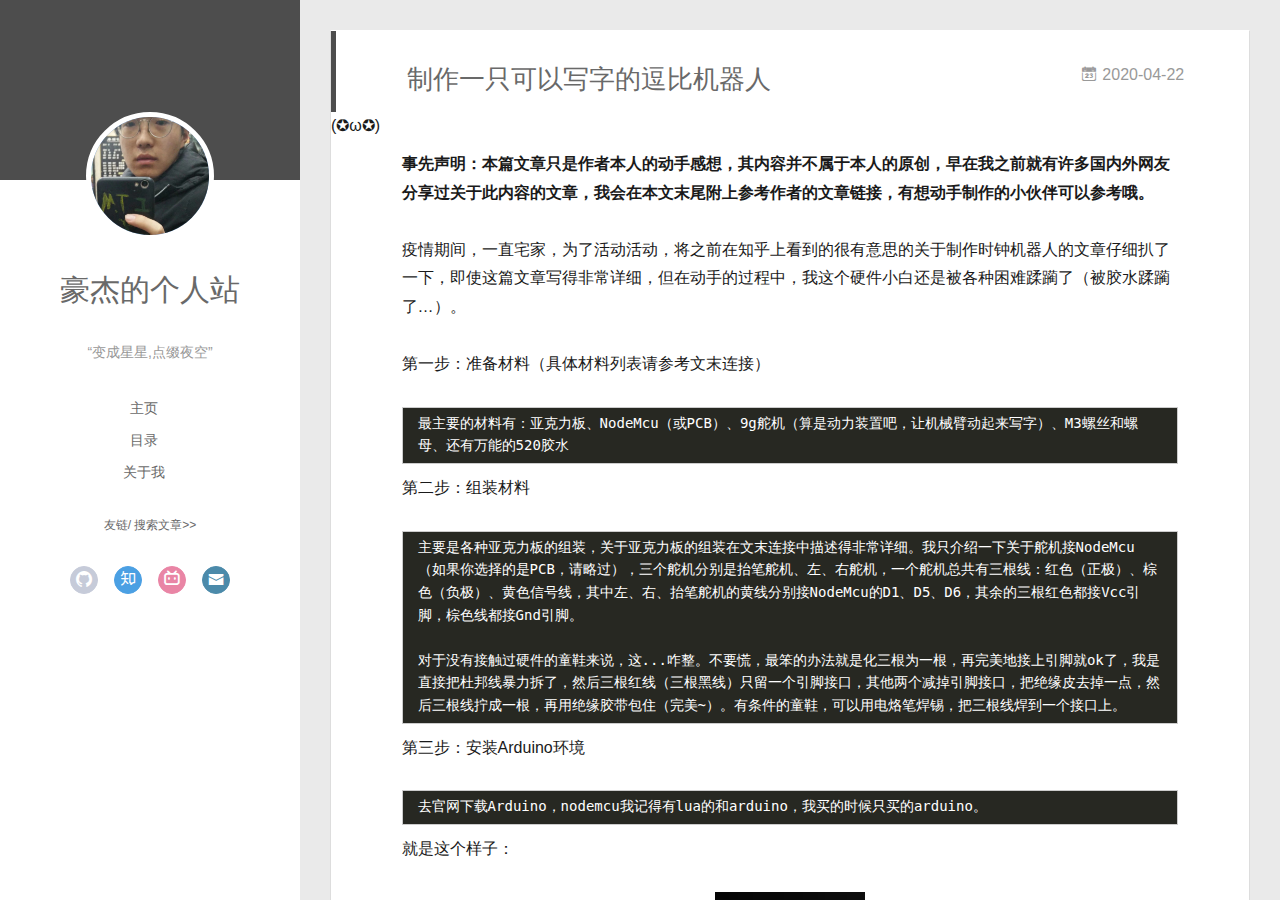
==== commit 0ea29756: "Site updated: 2020-04-25 14:44:54" ====
--- a/index.html
+++ b/index.html
@@ -179,6 +179,9 @@
 </a>
         
       </header>
+		<span id="busuanzi_container_page_pv" style="display:block;flex:right">
+		  (✪ω✪) <span id="busuanzi_value_page_pv"></span>
+		</span>
     
     <div class="article-entry" itemprop="articleBody">
       
@@ -198,6 +201,10 @@
 <p>第六步：<br>                    将代码中的control.Calibrate()注释掉，重新上传代码到开发板，此时机械臂就开始正常工作了，获取到时间或天气，挥动机器臂画出来。</p>
 <p>附上一段视频，请忽略它傻傻的样子~~</p>
 <iframe class="bilibili" src="//player.bilibili.com/player.html?aid=200463768&bvid=BV1Vz411z7V2&cid=182673413&page=1" scrolling="no" border="0" frameborder="no" framespacing="0" allowfullscreen="true"> </iframe>
+
+
+<p>喜欢做的童鞋，可以参考稚晖君的一篇文章（讲的非常详细）：<a href="https://zhuanlan.zhihu.com/p/67700105" target="_blank" rel="noopener">如何制作一只带逗比功能的笔</a></p>
+
       
 
       
@@ -277,6 +284,14 @@
     	<div class="footer-left">
     		&copy; 2020 豪杰的个人站
     	</div>
+		
+					<span id="busuanzi_container_site_pv">
+						(^_^)ノ: <span id="busuanzi_value_site_pv"></span> |
+					</span>
+					<span id="busuanzi_container_site_uv">
+						 <span id="busuanzi_value_site_uv"></span>
+					</span>
+		
       	<div class="footer-right">
 			“你若盛开，Hinata就会来了”
       		<!--<a href="http://hexo.io/" target="_blank">Hexo</a>  Theme <a href="https://github.com/litten/hexo-theme-yilia" target="_blank">Yilia</a> by Litten
@@ -285,6 +300,7 @@
     </div>
   </div>
 </footer>
+<script async src="//busuanzi.ibruce.info/busuanzi/2.3/busuanzi.pure.mini.js"></script>
     </div>
     <script>
 	var yiliaConfig = {
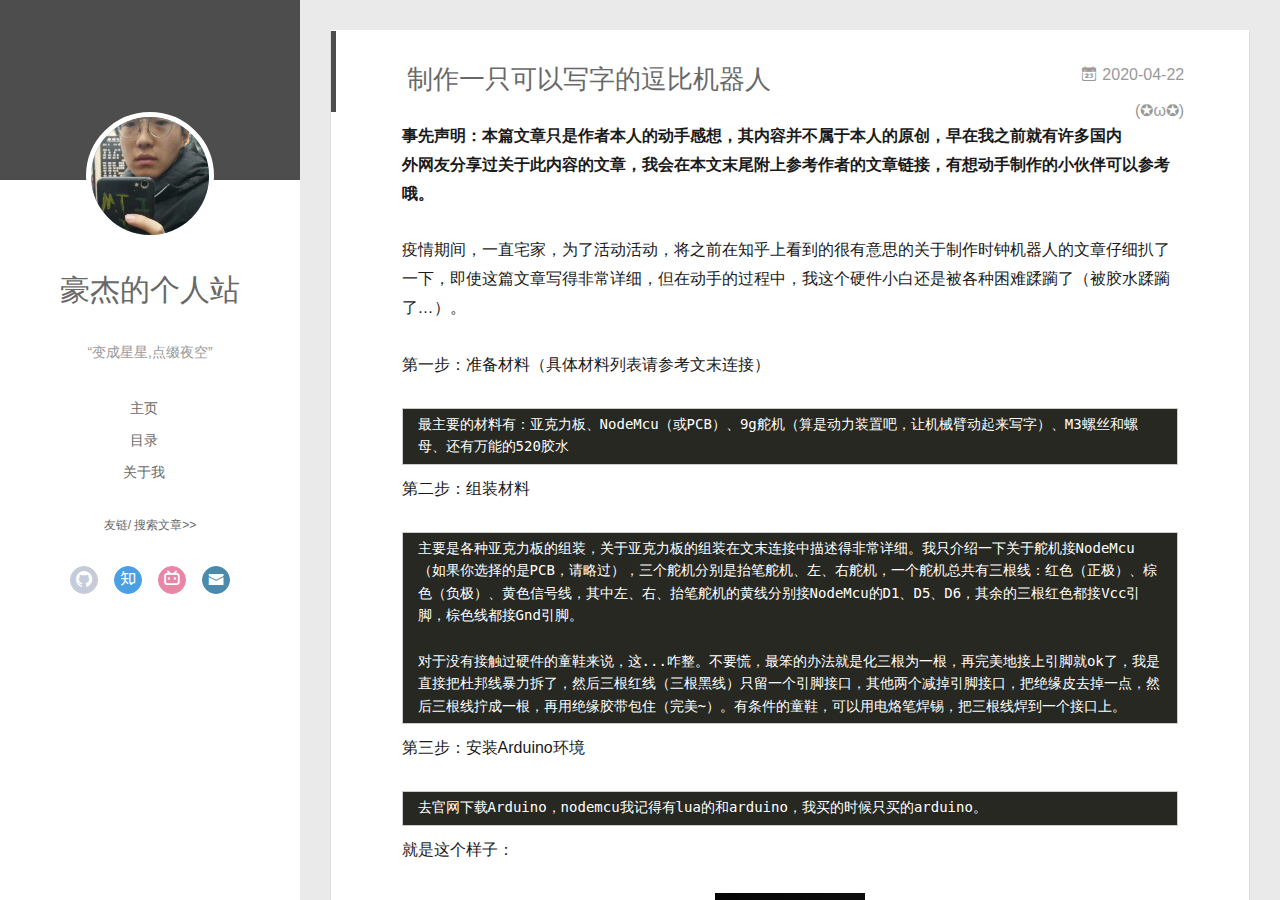
==== commit 1bc5cef1: "Site updated: 2020-04-25 15:09:43" ====
--- a/index.html
+++ b/index.html
@@ -177,11 +177,12 @@
         <a href="/42.html" class="archive-article-date">
   	<time datetime="2020-04-22T10:35:22.000Z" itemprop="datePublished"><i class="icon-calendar icon"></i>2020-04-22</time>
 </a>
-        
+		<br/>
+		<span id="busuanzi_container_page_pv" style="color:#999;margin-right:7.6923%;float:right;">
+		  (✪ω✪) <span id="busuanzi_value_page_pv"></span>
+		</span>       
+	   
       </header>
-		<span id="busuanzi_container_page_pv" style="display:block;flex:right">
-		  (✪ω✪) <span id="busuanzi_value_page_pv"></span>
-		</span>
     
     <div class="article-entry" itemprop="articleBody">
       
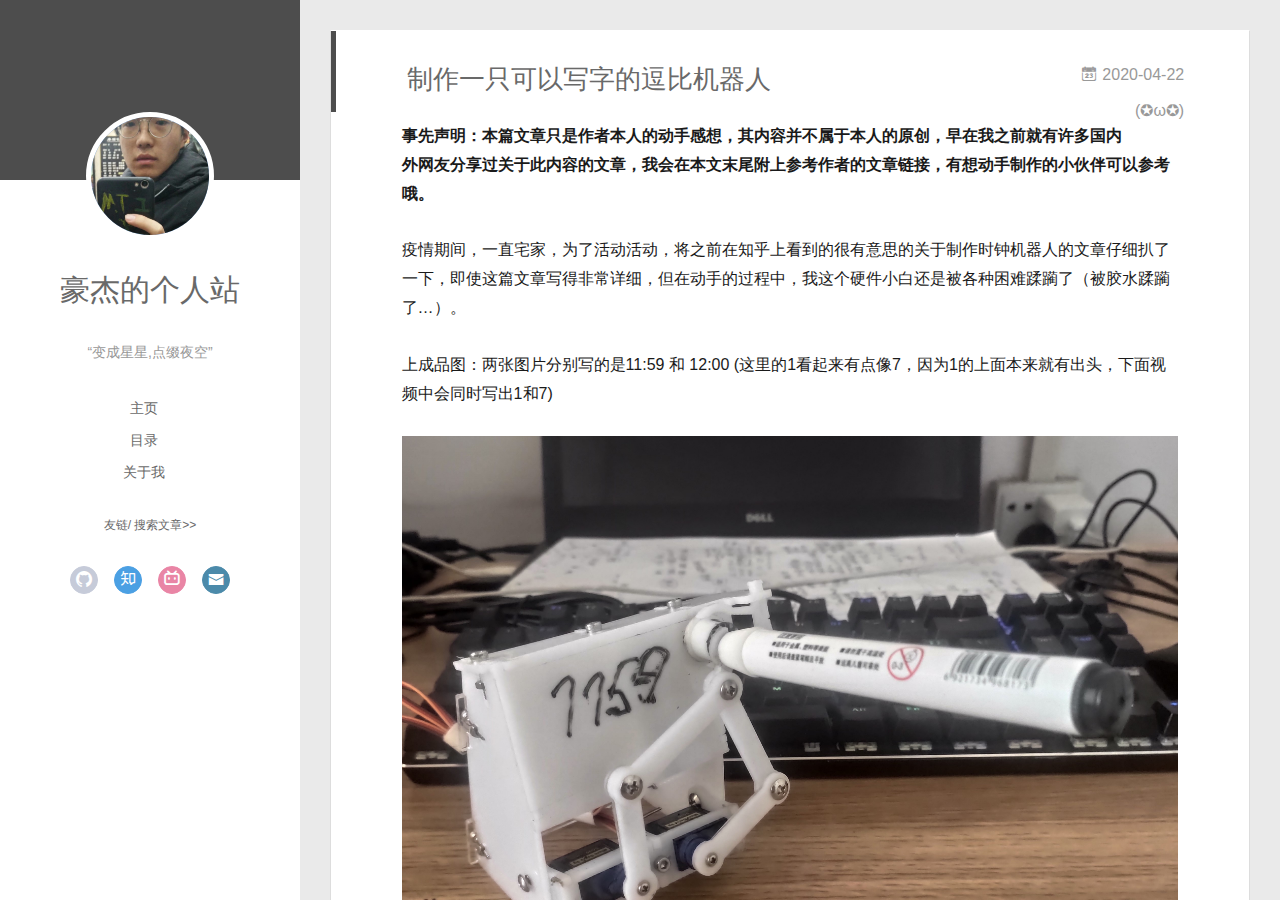
==== commit 349568a8: "Site updated: 2020-04-27 12:19:39" ====
--- a/index.html
+++ b/index.html
@@ -188,8 +188,15 @@
       
         <p><strong>事先声明：本篇文章只是作者本人的动手感想，其内容并不属于本人的原创，早在我之前就有许多国内外网友分享过关于此内容的文章，我会在本文末尾附上参考作者的文章链接，有想动手制作的小伙伴可以参考哦。</strong></p>
 <p>疫情期间，一直宅家，为了活动活动，将之前在知乎上看到的很有意思的关于制作时钟机器人的文章仔细扒了一下，即使这篇文章写得非常详细，但在动手的过程中，我这个硬件小白还是被各种困难蹂躏了（被胶水蹂躏了…）。</p>
+<p>上成品图：两张图片分别写的是11:59 和 12:00 (这里的1看起来有点像7，因为1的上面本来就有出头，下面视频中会同时写出1和7)</p>
+<img src="/42/bot2.jpg" alt="bot2" style="zoom:50%;">
+
+<img src="/42/bot1.jpg" alt="bot1" style="zoom:50%;">
+
 <p>第一步：准备材料（具体材料列表请参考文末连接）</p>
-<pre><code>最主要的材料有：亚克力板、NodeMcu（或PCB）、9g舵机（算是动力装置吧，让机械臂动起来写字）、M3螺丝和螺母、还有万能的520胶水</code></pre><p>第二步：组装材料</p>
+<pre><code>最主要的材料有：亚克力板、NodeMcu（或PCB）、9g舵机（算是动力装置吧，让机械臂动起来写字）、M3螺丝和螺母、还有万能的520胶水
+nodemcu长这个样子：</code></pre><p>​                    <img src="/42/nodemcujpg.jpg" alt="nodemcu" style="zoom:50%;"></p>
+<p>第二步：组装材料</p>
 <pre><code>主要是各种亚克力板的组装，关于亚克力板的组装在文末连接中描述得非常详细。我只介绍一下关于舵机接NodeMcu（如果你选择的是PCB，请略过），三个舵机分别是抬笔舵机、左、右舵机，一个舵机总共有三根线：红色（正极）、棕色（负极）、黄色信号线，其中左、右、抬笔舵机的黄线分别接NodeMcu的D1、D5、D6，其余的三根红色都接Vcc引脚，棕色线都接Gnd引脚。
 
 对于没有接触过硬件的童鞋来说，这...咋整。不要慌，最笨的办法就是化三根为一根，再完美地接上引脚就ok了，我是直接把杜邦线暴力拆了，然后三根红线（三根黑线）只留一个引脚接口，其他两个减掉引脚接口，把绝缘皮去掉一点，然后三根线拧成一根，再用绝缘胶带包住（完美~）。有条件的童鞋，可以用电烙笔焊锡，把三根线焊到一个接口上。</code></pre><p>第三步：安装Arduino环境</p>
@@ -202,7 +209,6 @@
 <p>第六步：<br>                    将代码中的control.Calibrate()注释掉，重新上传代码到开发板，此时机械臂就开始正常工作了，获取到时间或天气，挥动机器臂画出来。</p>
 <p>附上一段视频，请忽略它傻傻的样子~~</p>
 <iframe class="bilibili" src="//player.bilibili.com/player.html?aid=200463768&bvid=BV1Vz411z7V2&cid=182673413&page=1" scrolling="no" border="0" frameborder="no" framespacing="0" allowfullscreen="true"> </iframe>
-
 
 <p>喜欢做的童鞋，可以参考稚晖君的一篇文章（讲的非常详细）：<a href="https://zhuanlan.zhihu.com/p/67700105" target="_blank" rel="noopener">如何制作一只带逗比功能的笔</a></p>
 
@@ -268,6 +274,9 @@
         
     </div>
 </aside>
+
+
+
 
 
 
